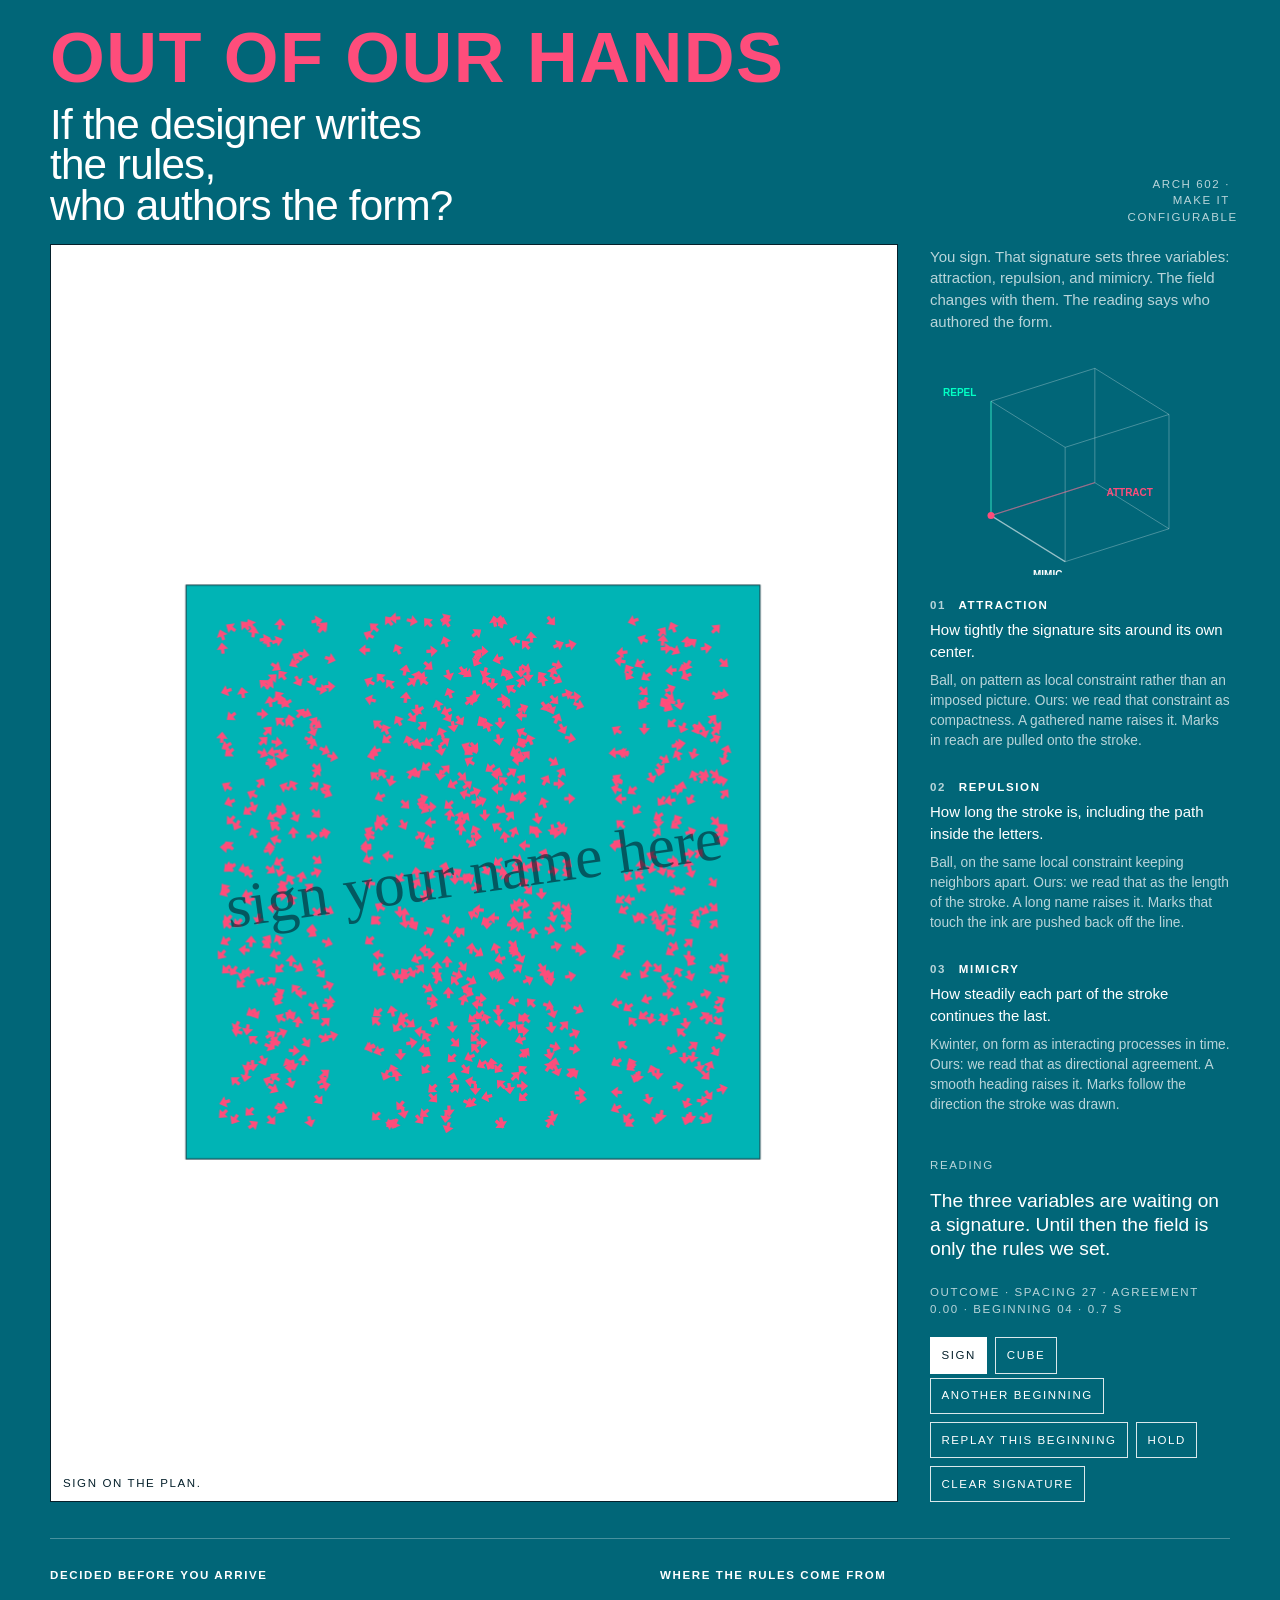
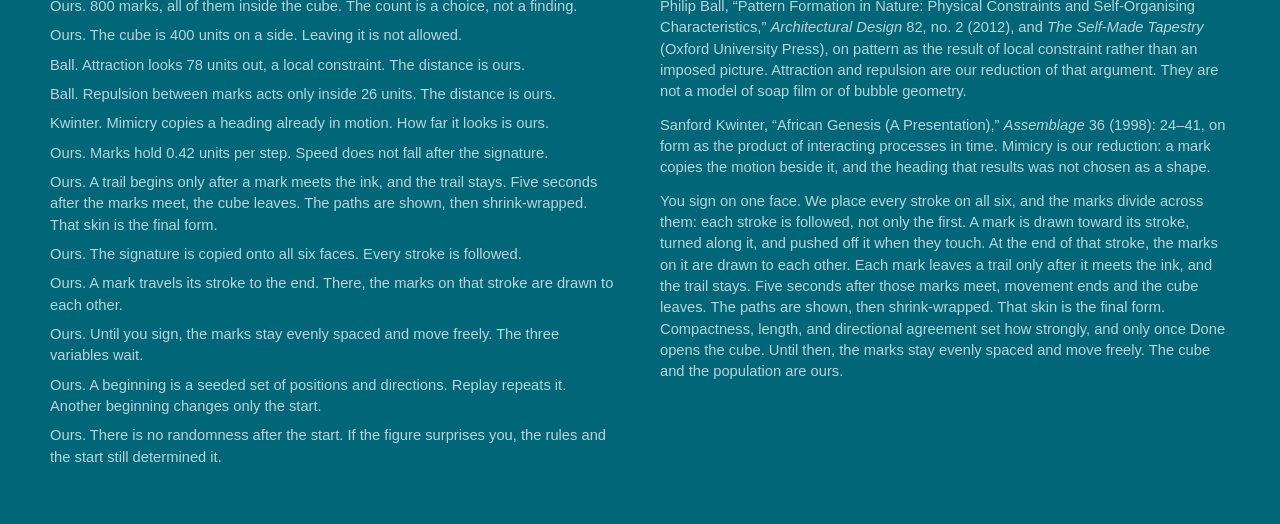
==== index.html @ 879ea652 "Name the source of each rule, and place the signature prompt in the middle of the plan. Attraction, " ====
<!doctype html>
<html lang="en">
<head>
  <meta charset="utf-8">
  <meta name="viewport" content="width=device-width, initial-scale=1">
  <title>Out of Our Hands</title>
  <link rel="stylesheet" href="style.css">
</head>
<body>
  <header>
    <div>
      <p class="eyebrow">Out of Our Hands</p>
      <h1>If the designer writes the rules,<br>who authors the form?</h1>
    </div>
    <p class="course">ARCH 602 · Make it configurable</p>
  </header>

  <main>
    <section class="field" aria-labelledby="field-label">
      <h2 id="field-label" class="visually-hidden">Evolving field</h2>
      <canvas id="field" aria-hidden="true"></canvas>
      <canvas id="sign" aria-label="Plan. Sign on the square. The name is copied onto all six faces."></canvas>
      <p id="sign-hint" class="sign-hint">sign your name here</p>
      <button id="sign-done" class="sign-done hidden" type="button">Done</button>
      <p class="frame-note">Sign on the plan.</p>
    </section>

    <aside>
      <p class="deck">You sign. That signature sets three variables: attraction, repulsion, and mimicry. The field changes with them. The reading says who authored the form.</p>

      <figure class="rule-cube">
        <canvas id="rule-cube" aria-hidden="true"></canvas>
        <figcaption id="rule-caption" class="visually-hidden"></figcaption>
      </figure>

      <section>
        <h2><span>01</span> Attraction</h2>
        <p>How tightly the signature sits around its own center.</p>
        <p class="source">Ball, on pattern as local constraint rather than an imposed picture. Ours: we read that constraint as compactness. A gathered name raises it. Marks in reach are pulled onto the stroke.</p>
      </section>

      <section>
        <h2><span>02</span> Repulsion</h2>
        <p>How long the stroke is, including the path inside the letters.</p>
        <p class="source">Ball, on the same local constraint keeping neighbors apart. Ours: we read that as the length of the stroke. A long name raises it. Marks that touch the ink are pushed back off the line.</p>
      </section>

      <section>
        <h2><span>03</span> Mimicry</h2>
        <p>How steadily each part of the stroke continues the last.</p>
        <p class="source">Kwinter, on form as interacting processes in time. Ours: we read that as directional agreement. A smooth heading raises it. Marks follow the direction the stroke was drawn.</p>
      </section>

      <p class="outcome-label">Reading</p>
      <p id="reading" class="reading" role="status"></p>
      <p id="measure" class="measure"></p>

      <div class="actions modes">
        <button id="mode-sign" type="button" aria-pressed="true">Sign</button>
        <button id="mode-turn" type="button" aria-pressed="false">Cube</button>
      </div>
      <div class="actions">
        <button id="another" type="button">Another beginning</button>
        <button id="replay" type="button">Replay this beginning</button>
        <button id="hold" type="button" aria-pressed="false">Hold</button>
        <button id="clear-sign" type="button">Clear signature</button>
      </div>
    </aside>
  </main>

  <footer>
    <section>
      <h2>Decided before you arrive</h2>
      <ul id="fixed"></ul>
    </section>
    <section>
      <h2>Where the rules come from</h2>
      <p>Philip Ball, “Pattern Formation in Nature: Physical Constraints and Self-Organising Characteristics,” <cite>Architectural Design</cite> 82, no. 2 (2012), and <cite>The Self-Made Tapestry</cite> (Oxford University Press), on pattern as the result of local constraint rather than an imposed picture. Attraction and repulsion are our reduction of that argument. They are not a model of soap film or of bubble geometry.</p>
      <p>Sanford Kwinter, “African Genesis (A Presentation),” <cite>Assemblage</cite> 36 (1998): 24–41, on form as the product of interacting processes in time. Mimicry is our reduction: a mark copies the motion beside it, and the heading that results was not chosen as a shape.</p>
      <p>You sign on one face. We place every stroke on all six, and the marks divide across them: each stroke is followed, not only the first. A mark is drawn toward its stroke, turned along it, and pushed off it when they touch. At the end of that stroke, the marks on it are drawn to each other. Each mark leaves a trail only after it meets the ink, and the trail stays. Five seconds after those marks meet, movement ends and the cube leaves. The paths are shown, then shrink-wrapped. That skin is the final form. Compactness, length, and directional agreement set how strongly, and only once Done opens the cube. Until then, the marks stay evenly spaced and move freely. The cube and the population are ours.</p>
    </section>
  </footer>

  <script src="model.js"></script>
  <script src="app.js"></script>
</body>
</html>
---- style.css ----
@font-face {
  font-family: "Neutraface Title";
  src: url("fonts/NeutrafaceText-Bold.otf") format("opentype");
  font-weight: 700;
  font-style: normal;
  font-display: block;
}

:root {
  --ground: #016678;
  --panel: #00b4b5;
  --ink: #05202b;
  --type: #ffffff;
  --muted: rgba(255, 255, 255, 0.72);
  --line: rgba(255, 255, 255, 0.28);
  --attract: #fe4d7b;
  --repel: #02ffc4;
  --mimic: #ffffff;
  --sans: "Avenir Next", "Avenir", "Segoe UI", Helvetica, Arial, sans-serif;
}

* { box-sizing: border-box; }

html, body { margin: 0; }

body {
  min-height: 100vh;
  background: var(--ground);
  color: var(--type);
  font-family: var(--sans);
  font-size: 15px;
  line-height: 1.45;
}

::selection {
  background: var(--attract);
  color: var(--ink);
}

button, input { font: inherit; color: inherit; }

.visually-hidden {
  position: absolute;
  width: 1px;
  height: 1px;
  padding: 0;
  margin: -1px;
  overflow: hidden;
  clip: rect(0, 0, 0, 0);
  white-space: nowrap;
  border: 0;
}

header, main, footer {
  width: min(1180px, calc(100% - 48px));
  margin-inline: auto;
}

header {
  display: flex;
  justify-content: space-between;
  align-items: flex-end;
  gap: 32px;
  padding: 26px 0 18px;
}

.course, h2, .actions button, .measure, .frame-note {
  font-size: 0.72rem;
  letter-spacing: 0.14em;
  text-transform: uppercase;
}

.eyebrow {
  margin: 0 0 16px;
  color: var(--attract);
  font-family: "Neutraface Title", "Neutraface Text", "Avenir Next", "Avenir", sans-serif;
  font-size: clamp(2.6rem, 6vw, 4.4rem);
  font-weight: 700;
  font-synthesis: none;
  letter-spacing: 0.02em;
  line-height: 0.9;
  text-transform: uppercase;
}

h1 {
  margin: 0;
  max-width: 18ch;
  font-family: var(--sans);
  font-weight: 500;
  font-size: clamp(1.85rem, 3.3vw, 2.85rem);
  letter-spacing: -0.02em;
  line-height: 0.95;
}

.course {
  margin: 0;
  max-width: 16ch;
  text-align: right;
  color: var(--muted);
}

main {
  display: grid;
  grid-template-columns: minmax(0, 1fr) 300px;
  gap: 32px;
  align-items: stretch;
  min-height: calc(100vh - 168px);
}

.field {
  position: relative;
  min-height: calc(100vh - 168px);
  border: 1px solid var(--ink);
  background: #ffffff;
  color: var(--ink);
}

canvas {
  position: absolute;
  inset: 0;
  width: 100%;
  height: 100%;
  display: block;
}

#sign {
  z-index: 1;
  touch-action: none;
}

.field.signing #sign { cursor: crosshair; }
.field.turning #sign { cursor: grab; }
.field.turning.dragging #sign { cursor: grabbing; }

.sign-hint {
  position: absolute;
  left: 0;
  right: 0;
  top: 50%;
  z-index: 2;
  margin: 0;
  text-align: center;
  pointer-events: none;
  transform: translateY(-50%) rotate(-8deg);
  transform-origin: center center;
  font-family: "Snell Roundhand", "Segoe Script", "Apple Chancery", "Brush Script MT", cursive;
  font-size: clamp(2.6rem, 4.8vw, 4rem);
  font-weight: 400;
  line-height: 1;
  color: rgba(5, 32, 43, 0.62);
}

.field.settled .sign-hint { visibility: hidden; }

.sign-hint.hidden { visibility: hidden; }

.sign-done {
  position: absolute;
  z-index: 3;
  right: 18px;
  bottom: 18px;
  margin: 0;
  padding: 0.9rem 1.4rem;
  border: 1.5px solid var(--ink);
  background: var(--type);
  color: var(--ink);
  font-family: var(--sans);
  font-size: 1rem;
  letter-spacing: 0.16em;
  text-transform: uppercase;
  cursor: pointer;
}

.sign-done:hover,
.sign-done:focus-visible {
  background: var(--attract);
  border-color: var(--attract);
  color: var(--type);
}

.sign-done.hidden { display: none; }

.frame-note {
  position: absolute;
  left: 12px;
  bottom: 10px;
  z-index: 2;
  margin: 0;
  color: var(--ink);
  pointer-events: none;
}

aside {
  display: flex;
  flex-direction: column;
  gap: 4px;
  padding-top: 2px;
}

.deck {
  margin: 0 0 18px;
  color: var(--muted);
}

aside section { margin-bottom: 16px; }

h2 {
  margin: 0 0 6px;
  font-weight: 600;
}

h2 span {
  display: inline-block;
  margin-right: 8px;
  color: var(--muted);
}

aside section p { margin: 0 0 8px; }

.rule-cube {
  margin: 0 0 18px;
  pointer-events: none;
}

.rule-cube canvas {
  position: static;
  display: block;
  width: 100%;
  height: 220px;
  inset: auto;
}

.source {
  margin-top: 8px !important;
  color: var(--muted);
  font-size: 0.86rem;
}

.outcome-label {
  margin: 14px 0 4px;
  color: var(--muted);
  font-size: 0.72rem;
  letter-spacing: 0.14em;
  text-transform: uppercase;
}

.reading {
  margin: 8px 0 6px;
  min-height: 4.4em;
  font-family: var(--sans);
  font-size: 1.2rem;
  line-height: 1.25;
}

.measure {
  margin: 0 0 16px;
  color: var(--muted);
}

.actions {
  display: flex;
  flex-wrap: wrap;
  gap: 8px;
}

.actions button {
  padding: 0.55rem 0.65rem;
  border: 1px solid rgba(255, 255, 255, 0.85);
  background: transparent;
  color: var(--type);
  cursor: pointer;
}

.actions button:hover,
.actions button[aria-pressed="true"] {
  background: var(--type);
  color: var(--ink);
}

.actions button:focus-visible {
  outline: 1px solid var(--type);
  outline-offset: 3px;
}

footer {
  display: grid;
  grid-template-columns: 1fr 1fr;
  gap: 40px;
  margin-top: 36px;
  padding: 28px 0 48px;
  border-top: 1px solid var(--line);
}

footer h2 { margin-bottom: 12px; }

footer p, footer li {
  margin: 0 0 12px;
  color: var(--muted);
  font-size: 0.92rem;
}

footer ul {
  margin: 0;
  padding: 0;
  list-style: none;
}

footer li {
  padding-left: 0;
  margin-bottom: 8px;
}

cite { font-style: italic; }

@media (max-width: 860px) {
  header, main, footer { width: min(1180px, calc(100% - 32px)); }

  header {
    flex-direction: column;
    align-items: flex-start;
    gap: 14px;
  }

  .course { text-align: left; }

  main, footer { grid-template-columns: 1fr; }

  main, .field { min-height: 68vh; }

  h1 { font-size: clamp(1.85rem, 9vw, 2.7rem); }
}
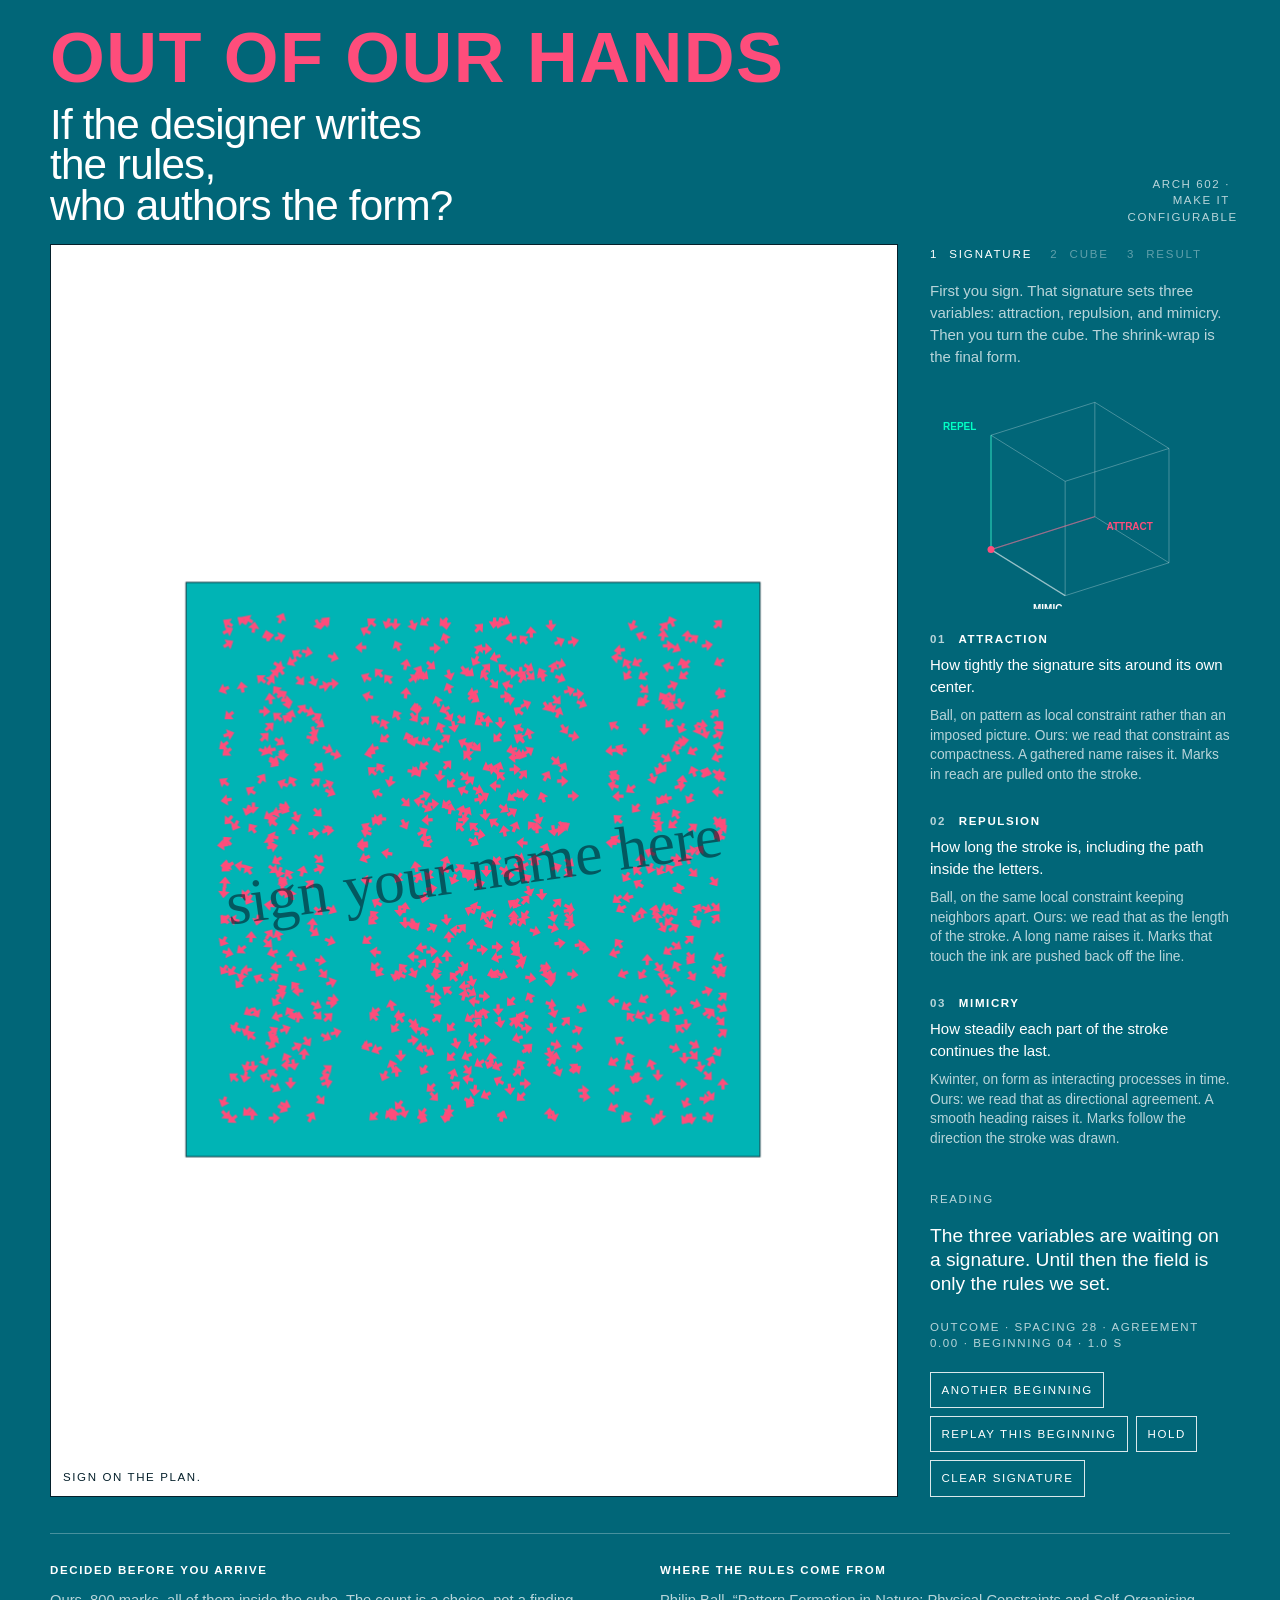
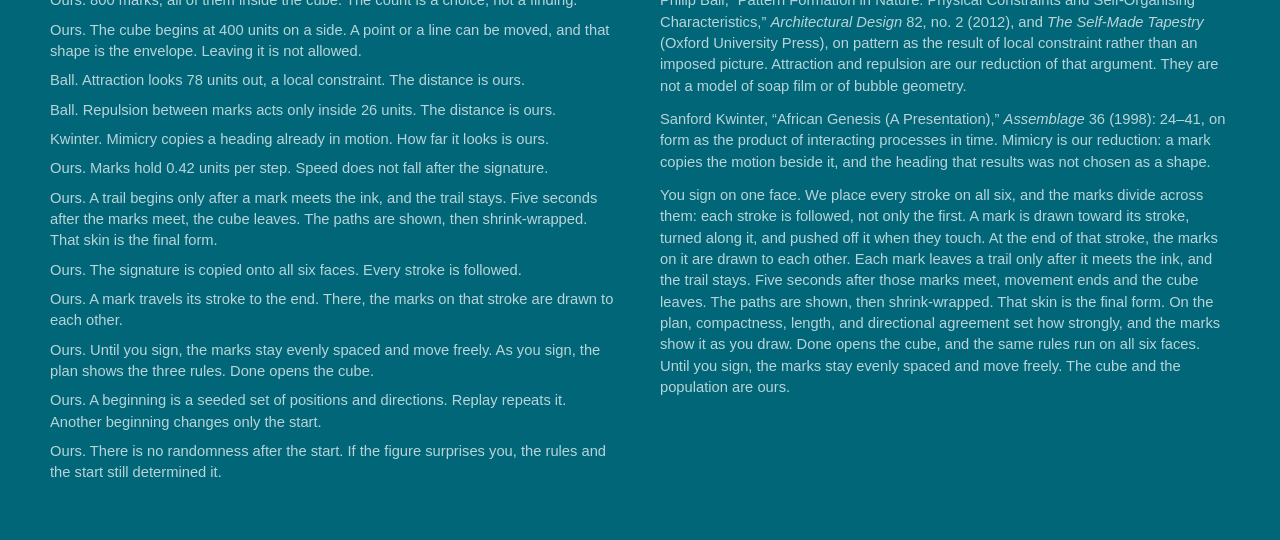
==== commit 47d7e72a: "Step from a live signature to the cube, then a skin that stays fixed while the marks keep moving, an" ====
--- a/index.html
+++ b/index.html
@@ -26,7 +26,12 @@
     </section>
 
     <aside>
-      <p class="deck">You sign. That signature sets three variables: attraction, repulsion, and mimicry. The field changes with them. The reading says who authored the form.</p>
+      <ol class="steps" aria-label="Steps">
+        <li id="step-sign" aria-current="step"><span>1</span> Signature</li>
+        <li id="step-cube"><span>2</span> Cube</li>
+        <li id="step-result"><span>3</span> Result</li>
+      </ol>
+      <p class="deck">First you sign. That signature sets three variables: attraction, repulsion, and mimicry. Then you turn the cube. The shrink-wrap is the final form.</p>
 
       <figure class="rule-cube">
         <canvas id="rule-cube" aria-hidden="true"></canvas>
@@ -55,10 +60,6 @@
       <p id="reading" class="reading" role="status"></p>
       <p id="measure" class="measure"></p>
 
-      <div class="actions modes">
-        <button id="mode-sign" type="button" aria-pressed="true">Sign</button>
-        <button id="mode-turn" type="button" aria-pressed="false">Cube</button>
-      </div>
       <div class="actions">
         <button id="another" type="button">Another beginning</button>
         <button id="replay" type="button">Replay this beginning</button>
@@ -77,7 +78,7 @@
       <h2>Where the rules come from</h2>
       <p>Philip Ball, “Pattern Formation in Nature: Physical Constraints and Self-Organising Characteristics,” <cite>Architectural Design</cite> 82, no. 2 (2012), and <cite>The Self-Made Tapestry</cite> (Oxford University Press), on pattern as the result of local constraint rather than an imposed picture. Attraction and repulsion are our reduction of that argument. They are not a model of soap film or of bubble geometry.</p>
       <p>Sanford Kwinter, “African Genesis (A Presentation),” <cite>Assemblage</cite> 36 (1998): 24–41, on form as the product of interacting processes in time. Mimicry is our reduction: a mark copies the motion beside it, and the heading that results was not chosen as a shape.</p>
-      <p>You sign on one face. We place every stroke on all six, and the marks divide across them: each stroke is followed, not only the first. A mark is drawn toward its stroke, turned along it, and pushed off it when they touch. At the end of that stroke, the marks on it are drawn to each other. Each mark leaves a trail only after it meets the ink, and the trail stays. Five seconds after those marks meet, movement ends and the cube leaves. The paths are shown, then shrink-wrapped. That skin is the final form. Compactness, length, and directional agreement set how strongly, and only once Done opens the cube. Until then, the marks stay evenly spaced and move freely. The cube and the population are ours.</p>
+      <p>You sign on one face. We place every stroke on all six, and the marks divide across them: each stroke is followed, not only the first. A mark is drawn toward its stroke, turned along it, and pushed off it when they touch. At the end of that stroke, the marks on it are drawn to each other. Each mark leaves a trail only after it meets the ink, and the trail stays. Five seconds after those marks meet, movement ends and the cube leaves. The paths are shown, then shrink-wrapped. That skin is the final form. On the plan, compactness, length, and directional agreement set how strongly, and the marks show it as you draw. Done opens the cube, and the same rules run on all six faces. Until you sign, the marks stay evenly spaced and move freely. The cube and the population are ours.</p>
     </section>
   </footer>
 
--- a/style.css
+++ b/style.css
@@ -128,9 +128,11 @@
   touch-action: none;
 }
 
-.field.signing #sign { cursor: crosshair; }
-.field.turning #sign { cursor: grab; }
-.field.turning.dragging #sign { cursor: grabbing; }
+.field.signing #sign {
+  cursor: url("[data-uri]") 3 30, crosshair;
+}
+.field.turning #sign,
+.field.turning.dragging #sign { cursor: default; }
 
 .sign-hint {
   position: absolute;
@@ -157,25 +159,32 @@
 .sign-done {
   position: absolute;
   z-index: 3;
-  right: 18px;
-  bottom: 18px;
-  margin: 0;
-  padding: 0.9rem 1.4rem;
-  border: 1.5px solid var(--ink);
-  background: var(--type);
-  color: var(--ink);
+  left: 0;
+  top: 0;
+  margin: 0;
+  padding: 0.15rem 0.05rem;
+  border: 0;
+  background: transparent;
+  color: rgba(255, 255, 255, 0.72);
   font-family: var(--sans);
-  font-size: 1rem;
-  letter-spacing: 0.16em;
-  text-transform: uppercase;
+  font-size: 0.68rem;
+  letter-spacing: 0.22em;
+  text-transform: lowercase;
   cursor: pointer;
+  opacity: 0;
+  pointer-events: none;
+  transition: opacity 0.7s ease;
+}
+
+.sign-done.ready {
+  opacity: 1;
+  pointer-events: auto;
 }
 
 .sign-done:hover,
 .sign-done:focus-visible {
-  background: var(--attract);
-  border-color: var(--attract);
-  color: var(--type);
+  color: #ffffff;
+  background: transparent;
 }
 
 .sign-done.hidden { display: none; }
@@ -196,6 +205,28 @@
   gap: 4px;
   padding-top: 2px;
 }
+
+.steps {
+  display: flex;
+  flex-wrap: wrap;
+  gap: 8px 18px;
+  margin: 0 0 14px;
+  padding: 0;
+  list-style: none;
+}
+
+.steps li {
+  color: rgba(255, 255, 255, 0.38);
+  font-size: 0.72rem;
+  letter-spacing: 0.16em;
+  text-transform: uppercase;
+}
+
+.steps li span { margin-right: 6px; }
+
+.steps li.done { color: rgba(255, 255, 255, 0.62); }
+
+.steps li.now { color: var(--type); }
 
 .deck {
   margin: 0 0 18px;
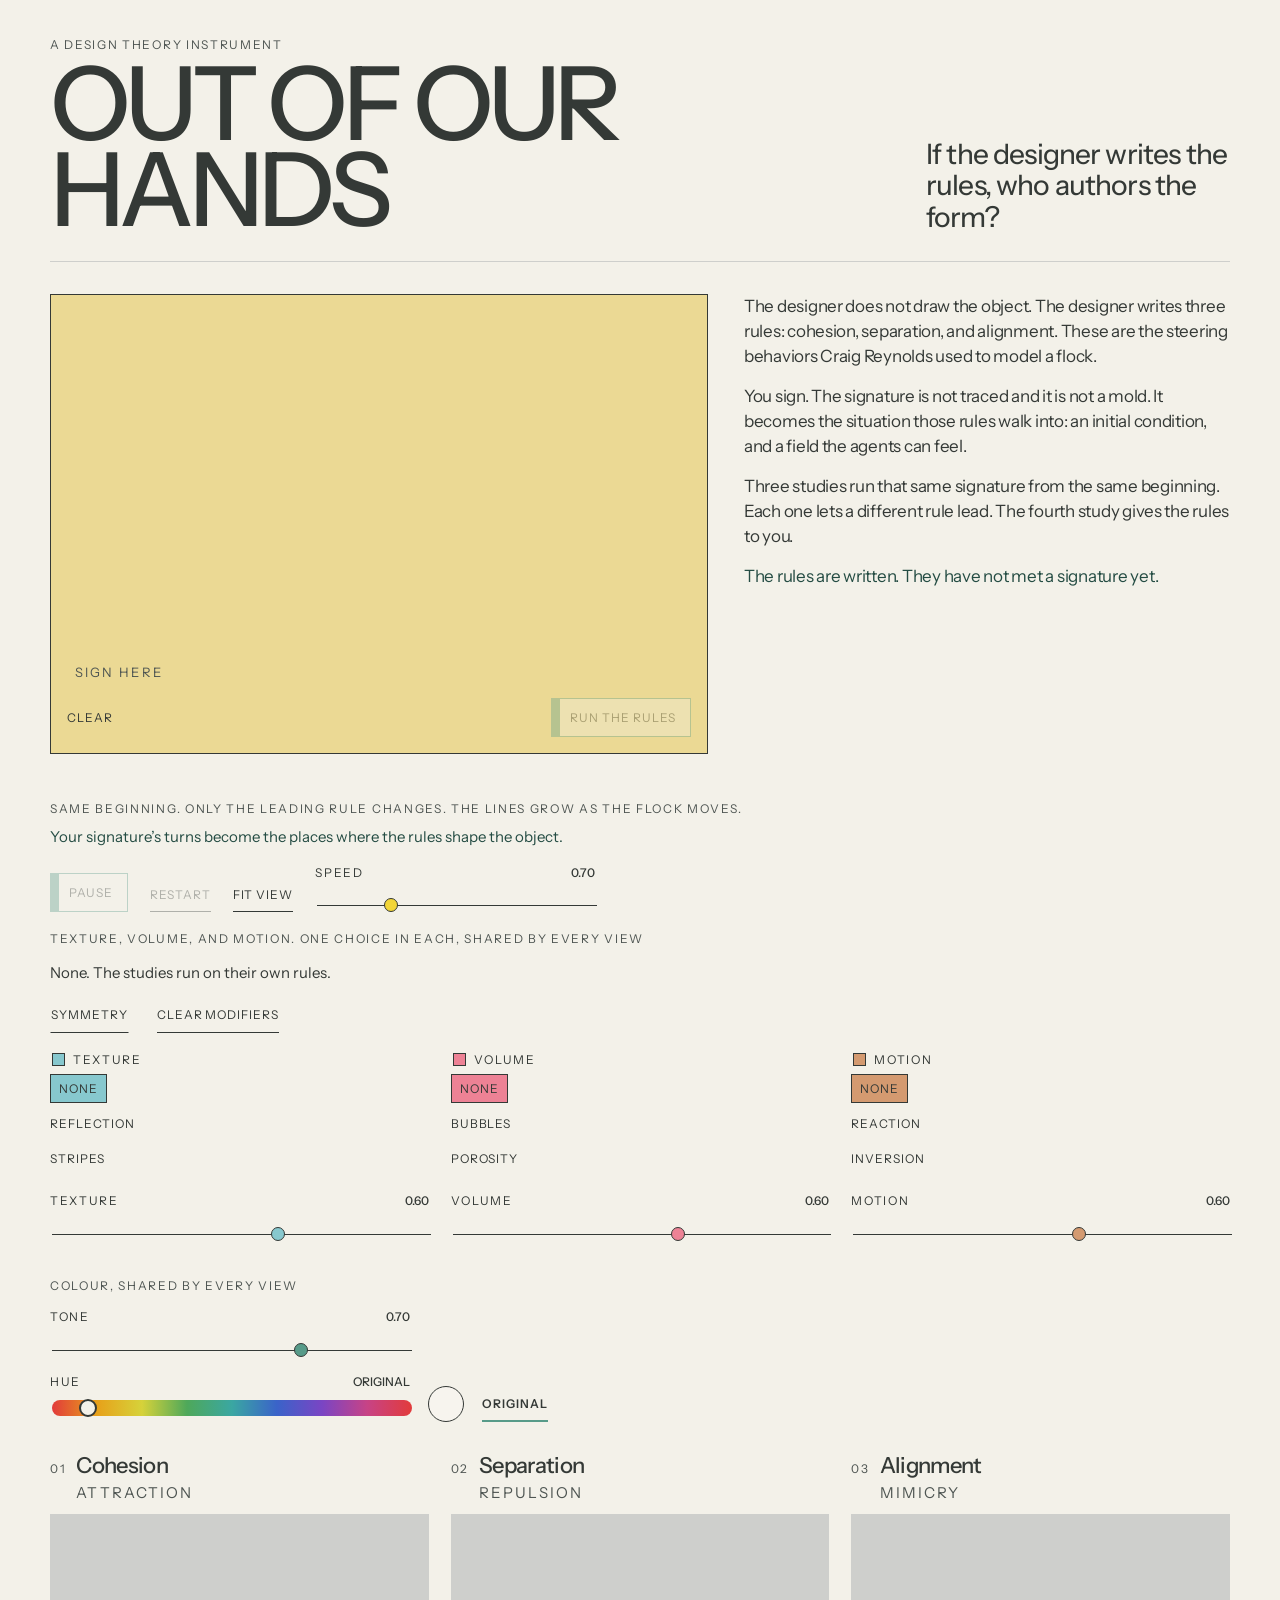
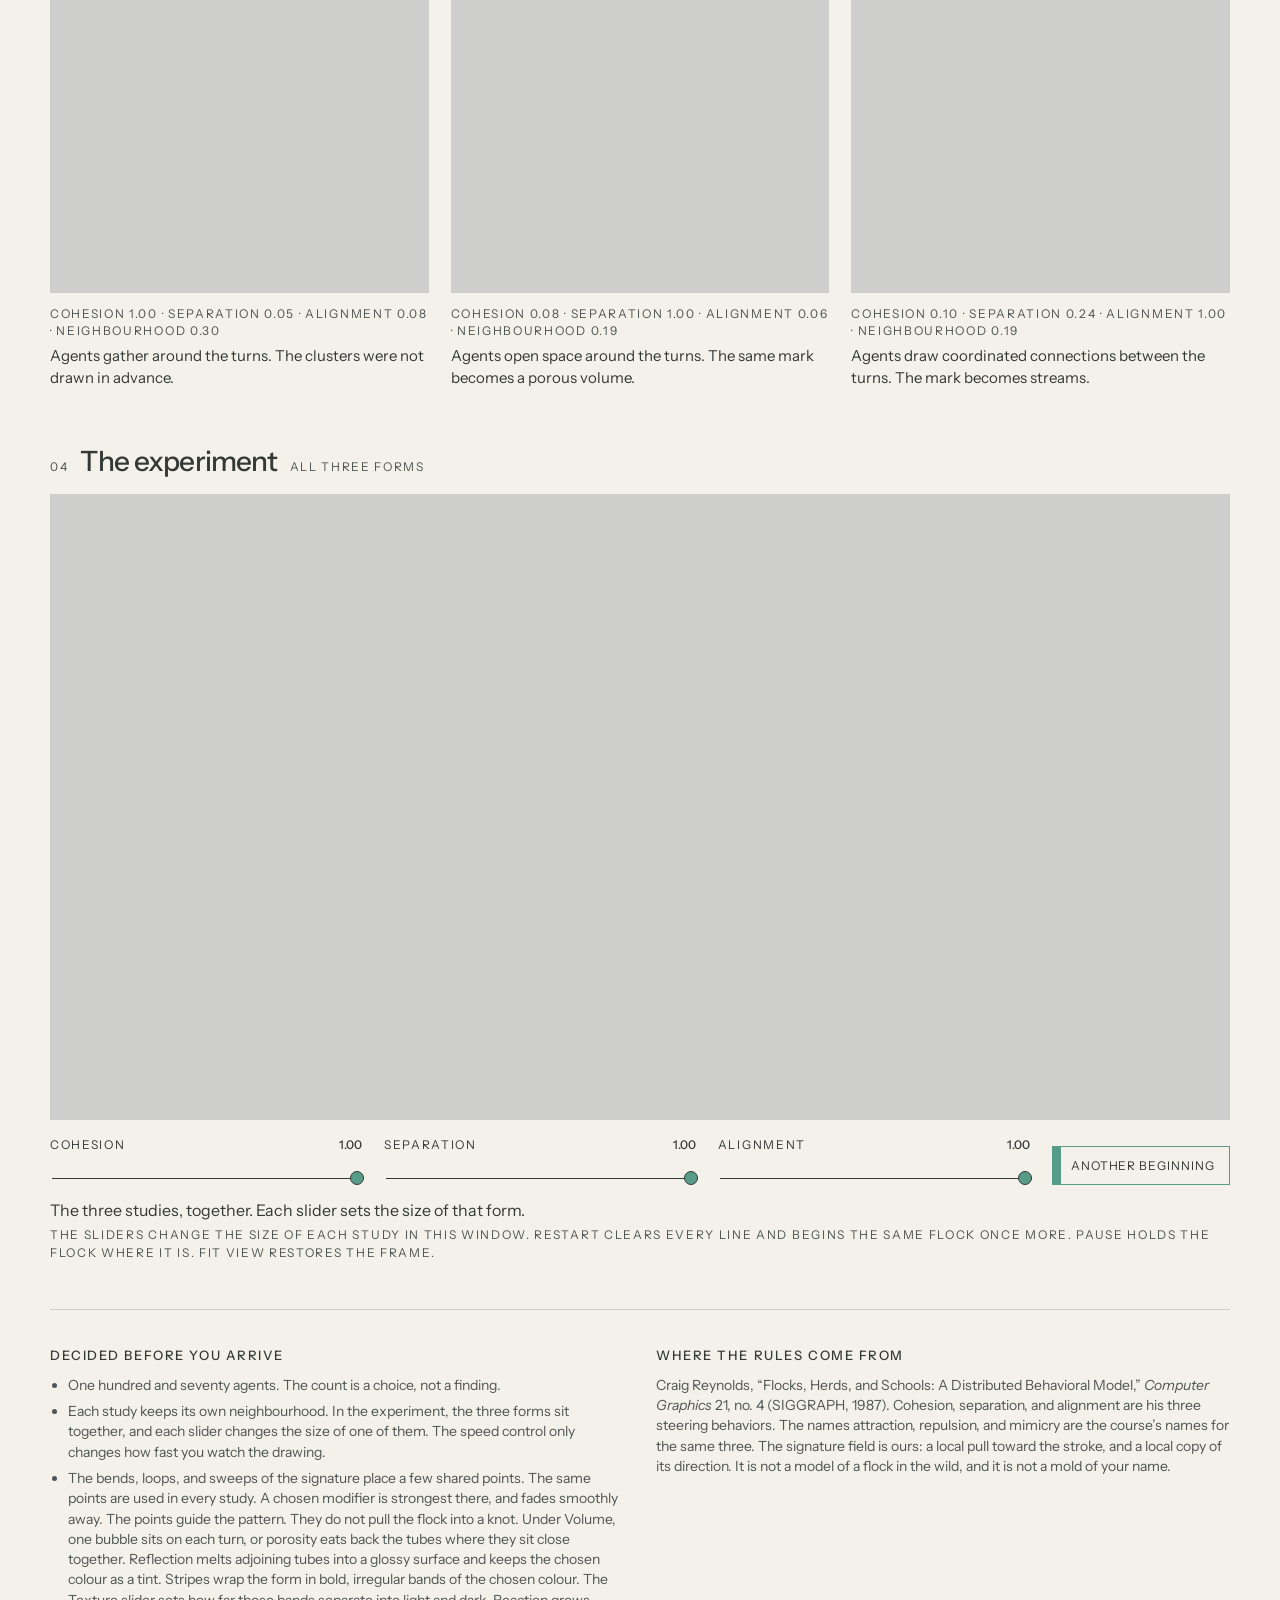
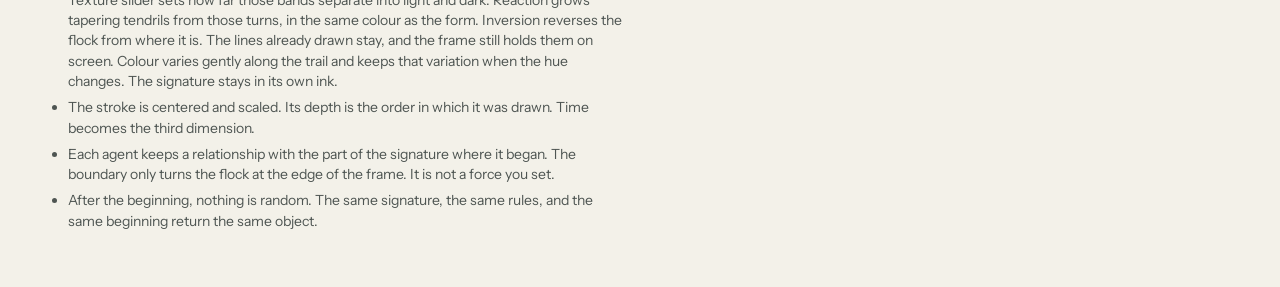
==== commit de6ae222: "Replace the cube field with the flock studies, so a signature sets the situation and texture, volume" ====
--- a/index.html
+++ b/index.html
@@ -4,85 +4,206 @@
   <meta charset="utf-8">
   <meta name="viewport" content="width=device-width, initial-scale=1">
   <title>Out of Our Hands</title>
-  <link rel="stylesheet" href="style.css">
+  <link rel="preconnect" href="https://fonts.googleapis.com">
+  <link rel="preconnect" href="https://fonts.gstatic.com" crossorigin>
+  <link href="https://fonts.googleapis.com/css2?family=Instrument+Sans:ital,wght@0,400;0,500;0,600;1,400&display=swap" rel="stylesheet">
+  <link rel="stylesheet" href="style.css?v=turns44">
 </head>
 <body>
   <header>
     <div>
-      <p class="eyebrow">Out of Our Hands</p>
-      <h1>If the designer writes the rules,<br>who authors the form?</h1>
-    </div>
-    <p class="course">ARCH 602 · Make it configurable</p>
+      <p class="kicker">A design theory instrument</p>
+      <h1>Out of our hands</h1>
+    </div>
+    <p class="question">If the designer writes the rules, who authors the form?</p>
   </header>
 
-  <main>
-    <section class="field" aria-labelledby="field-label">
-      <h2 id="field-label" class="visually-hidden">Evolving field</h2>
-      <canvas id="field" aria-hidden="true"></canvas>
-      <canvas id="sign" aria-label="Plan. Sign on the square. The name is copied onto all six faces."></canvas>
-      <p id="sign-hint" class="sign-hint">sign your name here</p>
-      <button id="sign-done" class="sign-done hidden" type="button">Done</button>
-      <p class="frame-note">Sign on the plan.</p>
-    </section>
-
-    <aside>
-      <ol class="steps" aria-label="Steps">
-        <li id="step-sign" aria-current="step"><span>1</span> Signature</li>
-        <li id="step-cube"><span>2</span> Cube</li>
-        <li id="step-result"><span>3</span> Result</li>
-      </ol>
-      <p class="deck">First you sign. That signature sets three variables: attraction, repulsion, and mimicry. Then you turn the cube. The shrink-wrap is the final form.</p>
-
-      <figure class="rule-cube">
-        <canvas id="rule-cube" aria-hidden="true"></canvas>
-        <figcaption id="rule-caption" class="visually-hidden"></figcaption>
-      </figure>
-
-      <section>
-        <h2><span>01</span> Attraction</h2>
-        <p>How tightly the signature sits around its own center.</p>
-        <p class="source">Ball, on pattern as local constraint rather than an imposed picture. Ours: we read that constraint as compactness. A gathered name raises it. Marks in reach are pulled onto the stroke.</p>
-      </section>
-
-      <section>
-        <h2><span>02</span> Repulsion</h2>
-        <p>How long the stroke is, including the path inside the letters.</p>
-        <p class="source">Ball, on the same local constraint keeping neighbors apart. Ours: we read that as the length of the stroke. A long name raises it. Marks that touch the ink are pushed back off the line.</p>
-      </section>
-
-      <section>
-        <h2><span>03</span> Mimicry</h2>
-        <p>How steadily each part of the stroke continues the last.</p>
-        <p class="source">Kwinter, on form as interacting processes in time. Ours: we read that as directional agreement. A smooth heading raises it. Marks follow the direction the stroke was drawn.</p>
-      </section>
-
-      <p class="outcome-label">Reading</p>
-      <p id="reading" class="reading" role="status"></p>
-      <p id="measure" class="measure"></p>
-
-      <div class="actions">
-        <button id="another" type="button">Another beginning</button>
-        <button id="replay" type="button">Replay this beginning</button>
-        <button id="hold" type="button" aria-pressed="false">Hold</button>
-        <button id="clear-sign" type="button">Clear signature</button>
-      </div>
-    </aside>
-  </main>
+  <section class="intro" aria-labelledby="argument-title">
+    <div class="plate">
+      <canvas id="sign" aria-label="Draw a signature. The mark becomes the situation the rules act on."></canvas>
+      <p id="sign-hint" class="hint">Sign here</p>
+      <div class="plate-actions">
+        <button id="clear" type="button">Clear</button>
+        <button id="commit" type="button" disabled>Run the rules</button>
+      </div>
+    </div>
+    <div class="argument">
+      <h2 id="argument-title" class="visually-hidden">The argument</h2>
+      <p>The designer does not draw the object. The designer writes three rules: cohesion, separation, and alignment. These are the steering behaviors Craig Reynolds used to model a flock.</p>
+      <p>You sign. The signature is not traced and it is not a mold. It becomes the situation those rules walk into: an initial condition, and a field the agents can feel.</p>
+      <p>Three studies run that same signature from the same beginning. Each one lets a different rule lead. The fourth study gives the rules to you.</p>
+      <p id="status" class="status">The rules are written. They have not met a signature yet.</p>
+    </div>
+  </section>
+
+  <section id="studies" class="studies" aria-label="Three interpretations">
+    <p class="section-label">Same beginning. Only the leading rule changes. The lines grow as the flock moves.</p>
+    <p class="turn-note">Your signature’s turns become the places where the rules shape the object.</p>
+    <div class="transport">
+      <button id="pause" type="button" aria-pressed="false" disabled>Pause</button>
+      <button id="restart" type="button" disabled>Restart</button>
+      <button id="fit" type="button">Fit view</button>
+      <label class="speed">
+        <span>Speed <b id="speed-val">0.70</b></span>
+        <input id="speed" type="range" min="0.2" max="2.2" step="0.05" value="0.7">
+      </label>
+    </div>
+    <div class="modifiers">
+      <div class="modifier-head">
+        <div>
+          <p class="section-label">Texture, volume, and motion. One choice in each, shared by every view</p>
+          <p id="modifier-note" class="modifier-note">None. The studies run on their own rules.</p>
+          <div class="modifier-tools">
+            <button id="symmetry" type="button" aria-pressed="false">Symmetry</button>
+            <button id="clear-modifiers" type="button">Clear modifiers</button>
+          </div>
+        </div>
+      </div>
+      <div class="modifier-groups">
+        <fieldset class="category category-texture" role="radiogroup" aria-label="Texture">
+          <legend>Texture</legend>
+          <button type="button" data-category="texture" data-modifier="none" role="radio" aria-checked="true">None</button>
+          <button type="button" data-category="texture" data-modifier="reflection" role="radio" aria-checked="false">Reflection</button>
+          <button type="button" data-category="texture" data-modifier="stripes" role="radio" aria-checked="false">Stripes</button>
+          <label class="speed">
+            <span>Texture <b id="texture-val">0.60</b></span>
+            <input id="texture-strength" data-strength="texture" type="range" min="0" max="1" step="0.01" value="0.6" aria-label="Texture strength">
+          </label>
+        </fieldset>
+        <fieldset class="category category-volume" role="radiogroup" aria-label="Volume">
+          <legend>Volume</legend>
+          <button type="button" data-category="volume" data-modifier="none" role="radio" aria-checked="true">None</button>
+          <button type="button" data-category="volume" data-modifier="bubbles" role="radio" aria-checked="false">Bubbles</button>
+          <button type="button" data-category="volume" data-modifier="porosity" role="radio" aria-checked="false">Porosity</button>
+          <label class="speed">
+            <span>Volume <b id="volume-val">0.60</b></span>
+            <input id="volume-strength" data-strength="volume" type="range" min="0" max="1" step="0.01" value="0.6" aria-label="Volume strength">
+          </label>
+        </fieldset>
+        <fieldset class="category category-motion" role="radiogroup" aria-label="Motion">
+          <legend>Motion</legend>
+          <button type="button" data-category="motion" data-modifier="none" role="radio" aria-checked="true">None</button>
+          <button type="button" data-category="motion" data-modifier="reaction" role="radio" aria-checked="false">Reaction</button>
+          <button type="button" data-category="motion" data-modifier="inversion" role="radio" aria-checked="false">Inversion</button>
+          <label class="speed">
+            <span>Motion <b id="motion-val">0.60</b></span>
+            <input id="motion-strength" data-strength="motion" type="range" min="0" max="1" step="0.01" value="0.6" aria-label="Motion strength">
+          </label>
+        </fieldset>
+      </div>
+    </div>
+    <div class="colour">
+      <p class="section-label">Colour, shared by every view</p>
+      <label class="speed hue">
+        <span>Tone <b id="tone-val">0.70</b></span>
+        <input id="tone" type="range" min="0" max="1" step="0.01" value="0.7" aria-label="Colour lightness and saturation">
+      </label>
+      <div class="colour-row">
+        <label class="speed hue">
+          <span>Hue <b id="hue-val">Original</b></span>
+          <input id="hue" type="range" min="0" max="360" step="1" value="28" aria-label="Sculpture hue" aria-valuetext="Original">
+        </label>
+        <span id="hue-swatch" class="swatch" aria-hidden="true"></span>
+        <button id="hue-original" type="button" aria-pressed="true">Original</button>
+      </div>
+    </div>
+    <div class="study-grid">
+      <article>
+        <header>
+          <p class="index">01</p>
+          <h2>Cohesion</h2>
+          <p class="also">attraction</p>
+        </header>
+        <div class="viewport">
+          <canvas id="view-cohesion" aria-label="Sculpture led by cohesion. Drag to turn."></canvas>
+        </div>
+        <p class="weights" id="weights-cohesion">Cohesion 1.00 · Separation 0.05 · Alignment 0.08 · Neighbourhood 0.30</p>
+        <p class="trail-note" id="trail-cohesion" hidden>Drawing limit reached. These agents keep moving without adding tubes.</p>
+        <p>Agents gather around the turns. The clusters were not drawn in advance.</p>
+      </article>
+      <article>
+        <header>
+          <p class="index">02</p>
+          <h2>Separation</h2>
+          <p class="also">repulsion</p>
+        </header>
+        <div class="viewport">
+          <canvas id="view-separation" aria-label="Sculpture led by separation. Drag to turn."></canvas>
+        </div>
+        <p class="weights" id="weights-separation">Cohesion 0.08 · Separation 1.00 · Alignment 0.06 · Neighbourhood 0.19</p>
+        <p class="trail-note" id="trail-separation" hidden>Drawing limit reached. These agents keep moving without adding tubes.</p>
+        <p>Agents open space around the turns. The same mark becomes a porous volume.</p>
+      </article>
+      <article>
+        <header>
+          <p class="index">03</p>
+          <h2>Alignment</h2>
+          <p class="also">mimicry</p>
+        </header>
+        <div class="viewport">
+          <canvas id="view-alignment" aria-label="Sculpture led by alignment. Drag to turn."></canvas>
+        </div>
+        <p class="weights" id="weights-alignment">Cohesion 0.10 · Separation 0.24 · Alignment 1.00 · Neighbourhood 0.19</p>
+        <p class="trail-note" id="trail-alignment" hidden>Drawing limit reached. These agents keep moving without adding tubes.</p>
+        <p>Agents draw coordinated connections between the turns. The mark becomes streams.</p>
+      </article>
+    </div>
+  </section>
+
+  <section class="experiment" aria-labelledby="experiment-title">
+    <header>
+      <p class="index">04</p>
+      <h2 id="experiment-title">The experiment</h2>
+      <p class="also">all three forms</p>
+    </header>
+    <div class="viewport experiment-view">
+      <canvas id="view-experiment" aria-label="The three studies together. Drag to turn. The sliders change the size of each form."></canvas>
+    </div>
+    <div class="controls">
+      <label>
+        <span>Cohesion <b id="cohesion-val">1.00</b></span>
+        <input id="cohesion" type="range" min="0" max="1" step="0.01" value="1" aria-label="Cohesion size">
+      </label>
+      <label>
+        <span>Separation <b id="separation-val">1.00</b></span>
+        <input id="separation" type="range" min="0" max="1" step="0.01" value="1" aria-label="Separation size">
+      </label>
+      <label>
+        <span>Alignment <b id="alignment-val">1.00</b></span>
+        <input id="alignment" type="range" min="0" max="1" step="0.01" value="1" aria-label="Alignment size">
+      </label>
+      <button id="another" type="button">Another beginning</button>
+    </div>
+    <p class="trail-note" id="trail-experiment" hidden>Drawing limit reached. These agents keep moving without adding tubes.</p>
+    <p id="experiment-note" class="note">The three studies, together. Each slider sets the size of that form.</p>
+    <p class="fine">The sliders change the size of each study in this window. Restart clears every line and begins the same flock once more. Pause holds the flock where it is. Fit view restores the frame.</p>
+  </section>
 
   <footer>
     <section>
       <h2>Decided before you arrive</h2>
-      <ul id="fixed"></ul>
+      <ul>
+        <li>One hundred and seventy agents. The count is a choice, not a finding.</li>
+        <li>Each study keeps its own neighbourhood. In the experiment, the three forms sit together, and each slider changes the size of one of them. The speed control only changes how fast you watch the drawing.</li>
+        <li>The bends, loops, and sweeps of the signature place a few shared points. The same points are used in every study. A chosen modifier is strongest there, and fades smoothly away. The points guide the pattern. They do not pull the flock into a knot. Under Volume, one bubble sits on each turn, or porosity eats back the tubes where they sit close together. Reflection melts adjoining tubes into a glossy surface and keeps the chosen colour as a tint. Stripes wrap the form in bold, irregular bands of the chosen colour. The Texture slider sets how far those bands separate into light and dark. Reaction grows tapering tendrils from those turns, in the same colour as the form. Inversion reverses the flock from where it is. The lines already drawn stay, and the frame still holds them on screen. Colour varies gently along the trail and keeps that variation when the hue changes. The signature stays in its own ink.</li>
+        <li>The stroke is centered and scaled. Its depth is the order in which it was drawn. Time becomes the third dimension.</li>
+        <li>Each agent keeps a relationship with the part of the signature where it began. The boundary only turns the flock at the edge of the frame. It is not a force you set.</li>
+        <li>After the beginning, nothing is random. The same signature, the same rules, and the same beginning return the same object.</li>
+      </ul>
     </section>
     <section>
       <h2>Where the rules come from</h2>
-      <p>Philip Ball, “Pattern Formation in Nature: Physical Constraints and Self-Organising Characteristics,” <cite>Architectural Design</cite> 82, no. 2 (2012), and <cite>The Self-Made Tapestry</cite> (Oxford University Press), on pattern as the result of local constraint rather than an imposed picture. Attraction and repulsion are our reduction of that argument. They are not a model of soap film or of bubble geometry.</p>
-      <p>Sanford Kwinter, “African Genesis (A Presentation),” <cite>Assemblage</cite> 36 (1998): 24–41, on form as the product of interacting processes in time. Mimicry is our reduction: a mark copies the motion beside it, and the heading that results was not chosen as a shape.</p>
-      <p>You sign on one face. We place every stroke on all six, and the marks divide across them: each stroke is followed, not only the first. A mark is drawn toward its stroke, turned along it, and pushed off it when they touch. At the end of that stroke, the marks on it are drawn to each other. Each mark leaves a trail only after it meets the ink, and the trail stays. Five seconds after those marks meet, movement ends and the cube leaves. The paths are shown, then shrink-wrapped. That skin is the final form. On the plan, compactness, length, and directional agreement set how strongly, and the marks show it as you draw. Done opens the cube, and the same rules run on all six faces. Until you sign, the marks stay evenly spaced and move freely. The cube and the population are ours.</p>
+      <p>Craig Reynolds, “Flocks, Herds, and Schools: A Distributed Behavioral Model,” <cite>Computer Graphics</cite> 21, no. 4 (SIGGRAPH, 1987). Cohesion, separation, and alignment are his three steering behaviors. The names attraction, repulsion, and mimicry are the course’s names for the same three. The signature field is ours: a local pull toward the stroke, and a local copy of its direction. It is not a model of a flock in the wild, and it is not a mold of your name.</p>
     </section>
   </footer>
 
-  <script src="model.js"></script>
-  <script src="app.js"></script>
+  <script type="importmap">
+    {
+      "imports": {
+        "three": "./vendor/three.module.js"
+      }
+    }
+  </script>
+  <script type="module" src="app.js?v=turns44"></script>
 </body>
 </html>
--- a/style.css
+++ b/style.css
@@ -1,43 +1,41 @@
-@font-face {
-  font-family: "Neutraface Title";
-  src: url("fonts/NeutrafaceText-Bold.otf") format("opentype");
-  font-weight: 700;
-  font-style: normal;
-  font-display: block;
-}
-
 :root {
-  --ground: #016678;
-  --panel: #00b4b5;
-  --ink: #05202b;
-  --type: #ffffff;
-  --muted: rgba(255, 255, 255, 0.72);
-  --line: rgba(255, 255, 255, 0.28);
-  --attract: #fe4d7b;
-  --repel: #02ffc4;
-  --mimic: #ffffff;
-  --sans: "Avenir Next", "Avenir", "Segoe UI", Helvetica, Arial, sans-serif;
+  /* Match palette.js. These copies keep the first paint correct. */
+  --chalk: #F3F1E9;
+  --charcoal: #343936;
+  --lagoon: #579B89;
+  --deep-forest: #244C43;
+  --sand: #EBD994;
+  --sunflower: #F2D537;
+  --sky: #87C8CE;
+  --coral: #ED8295;
+  --terracotta: #D49A70;
+  --stone: #CECFCC;
+  --paper: var(--chalk);
+  --ink: var(--charcoal);
+  --muted: #4E5552;
+  --line: var(--stone);
+  --accent: var(--deep-forest);
+  --stage: var(--stone);
+  --plate: var(--chalk);
+  --sans: "Instrument Sans", "Avenir Next", "Futura", sans-serif;
 }
 
 * { box-sizing: border-box; }
 
-html, body { margin: 0; }
+html { scroll-behavior: smooth; }
 
 body {
-  min-height: 100vh;
-  background: var(--ground);
-  color: var(--type);
+  margin: 0;
+  background: var(--paper);
+  color: var(--ink);
   font-family: var(--sans);
-  font-size: 15px;
+  font-size: 16px;
   line-height: 1.45;
-}
-
-::selection {
-  background: var(--attract);
-  color: var(--ink);
-}
-
-button, input { font: inherit; color: inherit; }
+  font-weight: 400;
+}
+
+button,
+input { font: inherit; color: inherit; }
 
 .visually-hidden {
   position: absolute;
@@ -47,316 +45,603 @@
   margin: -1px;
   overflow: hidden;
   clip: rect(0, 0, 0, 0);
-  white-space: nowrap;
   border: 0;
 }
 
-header, main, footer {
-  width: min(1180px, calc(100% - 48px));
+body > header,
+.intro,
+.studies,
+.experiment,
+footer {
+  width: min(1180px, calc(100% - 40px));
   margin-inline: auto;
 }
 
-header {
-  display: flex;
-  justify-content: space-between;
-  align-items: flex-end;
+body > header {
+  display: grid;
+  grid-template-columns: 1.4fr 0.8fr;
   gap: 32px;
-  padding: 26px 0 18px;
-}
-
-.course, h2, .actions button, .measure, .frame-note {
-  font-size: 0.72rem;
+  align-items: end;
+  padding: 36px 0 28px;
+  border-bottom: 1px solid var(--line);
+}
+
+.kicker,
+.index,
+.also,
+.weights,
+.section-label,
+.fine {
+  margin: 0;
+  color: var(--muted);
+  font-size: 12px;
   letter-spacing: 0.14em;
   text-transform: uppercase;
 }
 
-.eyebrow {
-  margin: 0 0 16px;
-  color: var(--attract);
-  font-family: "Neutraface Title", "Neutraface Text", "Avenir Next", "Avenir", sans-serif;
-  font-size: clamp(2.6rem, 6vw, 4.4rem);
-  font-weight: 700;
-  font-synthesis: none;
-  letter-spacing: 0.02em;
-  line-height: 0.9;
-  text-transform: uppercase;
-}
-
 h1 {
-  margin: 0;
-  max-width: 18ch;
-  font-family: var(--sans);
+  margin: 8px 0 0;
+  font-size: clamp(3.4rem, 8vw, 6.6rem);
   font-weight: 500;
-  font-size: clamp(1.85rem, 3.3vw, 2.85rem);
-  letter-spacing: -0.02em;
-  line-height: 0.95;
-}
-
-.course {
+  letter-spacing: -0.055em;
+  line-height: 0.84;
+  text-transform: uppercase;
+}
+
+.question {
   margin: 0;
   max-width: 16ch;
-  text-align: right;
-  color: var(--muted);
-}
-
-main {
-  display: grid;
-  grid-template-columns: minmax(0, 1fr) 300px;
-  gap: 32px;
-  align-items: stretch;
-  min-height: calc(100vh - 168px);
-}
-
-.field {
+  justify-self: end;
+  font-size: clamp(1.35rem, 2.2vw, 1.85rem);
+  font-weight: 450;
+  letter-spacing: -0.03em;
+  line-height: 1.12;
+}
+
+.intro {
+  display: grid;
+  grid-template-columns: 1.15fr 0.85fr;
+  gap: 36px;
+  padding: 32px 0 18px;
+}
+
+.plate {
   position: relative;
-  min-height: calc(100vh - 168px);
-  border: 1px solid var(--ink);
-  background: #ffffff;
-  color: var(--ink);
-}
-
-canvas {
+  min-height: 460px;
+  background: var(--sand);
+  border: 1px solid var(--charcoal);
+}
+
+#sign {
   position: absolute;
   inset: 0;
   width: 100%;
   height: 100%;
+  touch-action: none;
+  cursor: crosshair;
+}
+
+.hint {
+  position: absolute;
+  left: 24px;
+  bottom: 72px;
+  margin: 0;
+  color: var(--muted);
+  font-size: 13px;
+  letter-spacing: 0.16em;
+  text-transform: uppercase;
+  pointer-events: none;
+}
+
+.hint.hidden { display: none; }
+
+.plate-actions {
+  position: absolute;
+  left: 16px;
+  right: 16px;
+  bottom: 16px;
+  display: flex;
+  justify-content: space-between;
+  gap: 12px;
+}
+
+button {
+  background: transparent;
+  border: 0;
+  padding: 8px 0;
+  cursor: pointer;
+  letter-spacing: 0.08em;
+  text-transform: uppercase;
+  font-size: 12px;
+  color: var(--charcoal);
+}
+
+button:focus-visible,
+input:focus-visible {
+  outline: 2px solid var(--deep-forest);
+  outline-offset: 3px;
+}
+
+#commit,
+#another,
+#pause {
+  background:
+    linear-gradient(var(--lagoon), var(--lagoon)) left / 8px 100% no-repeat,
+    var(--chalk);
+  color: var(--charcoal);
+  border: 1px solid var(--lagoon);
+  padding: 10px 14px 10px 18px;
+}
+
+button:disabled {
+  opacity: 0.35;
+  cursor: default;
+}
+
+.argument p {
+  margin: 0 0 16px;
+  font-size: 17px;
+  letter-spacing: -0.015em;
+}
+
+.status {
+  color: var(--accent);
+  font-size: 15px;
+}
+
+.studies { padding: 28px 0 10px; }
+
+.section-label { margin-bottom: 14px; }
+
+.transport {
+  display: flex;
+  align-items: flex-end;
+  gap: 22px;
+  margin: 0 0 18px;
+}
+
+.transport .speed { width: min(280px, 100%); }
+
+#restart,
+#fit,
+#clear-modifiers,
+#hue-original {
+  border-bottom: 1px solid var(--charcoal);
+  padding: 8px 0;
+}
+
+#pause[aria-pressed="true"] {
+  background: var(--deep-forest);
+  color: var(--chalk);
+  border: 1px solid var(--deep-forest);
+  padding: 10px 14px;
+}
+
+.modifiers {
+  margin: 0 0 28px;
+  padding-bottom: 8px;
+}
+
+.modifier-head {
+  display: grid;
+  grid-template-columns: 1fr min(320px, 36%);
+  gap: 22px;
+  align-items: end;
+  margin-bottom: 18px;
+}
+
+.modifier-head [data-modifier] {
+  margin-top: 10px;
+}
+
+.modifier-note {
+  margin: 6px 0 0;
+  font-size: 15px;
+}
+
+.turn-note {
+  margin: -6px 0 16px;
+  max-width: 42em;
+  color: var(--deep-forest);
+  font-size: 15px;
+}
+
+.modifier-tools {
+  display: flex;
+  flex-wrap: wrap;
+  align-items: flex-end;
+  gap: 18px 28px;
+  margin-top: 14px;
+}
+
+.intensity { width: min(280px, 100%); }
+
+#symmetry {
+  border: 1px solid transparent;
+  border-bottom: 1px solid var(--charcoal);
+  padding: 8px 0;
+}
+
+#symmetry[aria-pressed="true"] {
+  background:
+    linear-gradient(var(--lagoon), var(--lagoon)) left / 8px 100% no-repeat,
+    var(--chalk);
+  border: 1px solid var(--charcoal);
+  padding: 8px 12px 8px 16px;
+  font-weight: 600;
+}
+
+.modifier-groups {
+  display: grid;
+  grid-template-columns: repeat(3, 1fr);
+  gap: 22px;
+}
+
+.modifier-groups fieldset {
+  margin: 0;
+  padding: 0;
+  border: 0;
+  min-width: 0;
+  display: flex;
+  flex-direction: column;
+  align-items: flex-start;
+  gap: 8px;
+}
+
+.category-texture { --category: var(--sky); }
+.category-volume { --category: var(--coral); }
+.category-motion { --category: var(--terracotta); }
+
+.modifier-groups .speed {
+  width: 100%;
+  margin-top: 12px;
+}
+
+#clear-modifiers,
+#hue-original {
+  letter-spacing: 0.08em;
+  text-transform: uppercase;
+  font-size: 12px;
+}
+
+#hue-original { margin-top: 12px; }
+
+#hue-original[aria-pressed="true"] {
+  border-bottom: 2px solid var(--lagoon);
+  font-weight: 600;
+}
+
+.node-panel {
+  margin: 0 0 28px;
+}
+
+.node-targets,
+.node-actions {
+  display: flex;
+  flex-wrap: wrap;
+  gap: 8px 22px;
+  margin: 0 0 10px;
+}
+
+.node-targets button,
+.node-actions button {
+  border-bottom: 1px solid transparent;
+}
+
+.node-targets [aria-checked="true"] {
+  border-bottom-color: var(--ink);
+}
+
+.node-sliders {
+  display: grid;
+  grid-template-columns: repeat(4, minmax(0, 1fr));
+  gap: 16px;
+  margin-top: 12px;
+}
+
+#restart-comparison {
+  background: var(--ink);
+  color: var(--plate);
+  border-bottom: 0;
+  padding: 10px 14px;
+  letter-spacing: 0.08em;
+  text-transform: uppercase;
+  font-size: 12px;
+}
+
+#node-warning {
+  color: var(--accent);
+}
+
+#node-warning[hidden] { display: none; }
+
+.material { margin: 0 0 28px; }
+
+.material-controls {
+  display: grid;
+  grid-template-columns: 1fr 1fr;
+  gap: 16px 28px;
+  max-width: 680px;
+}
+
+#add-node[aria-pressed="true"],
+#show-influence[aria-pressed="true"],
+#dim-trails[aria-pressed="true"],
+#node-enabled[aria-pressed="true"] {
+  border-bottom-color: var(--ink);
+}
+
+.colour {
+  margin: 0 0 28px;
+}
+
+.colour > .hue {
   display: block;
-}
-
-#sign {
-  z-index: 1;
-  touch-action: none;
-}
-
-.field.signing #sign {
-  cursor: url("[data-uri]") 3 30, crosshair;
-}
-.field.turning #sign,
-.field.turning.dragging #sign { cursor: default; }
-
-.sign-hint {
-  position: absolute;
-  left: 0;
-  right: 0;
-  top: 50%;
-  z-index: 2;
-  margin: 0;
-  text-align: center;
-  pointer-events: none;
-  transform: translateY(-50%) rotate(-8deg);
-  transform-origin: center center;
-  font-family: "Snell Roundhand", "Segoe Script", "Apple Chancery", "Brush Script MT", cursive;
-  font-size: clamp(2.6rem, 4.8vw, 4rem);
-  font-weight: 400;
-  line-height: 1;
-  color: rgba(5, 32, 43, 0.62);
-}
-
-.field.settled .sign-hint { visibility: hidden; }
-
-.sign-hint.hidden { visibility: hidden; }
-
-.sign-done {
-  position: absolute;
-  z-index: 3;
-  left: 0;
-  top: 0;
-  margin: 0;
-  padding: 0.15rem 0.05rem;
+  margin: 0 0 16px;
+}
+
+.colour-row {
+  display: flex;
+  align-items: flex-end;
+  flex-wrap: wrap;
+  gap: 18px;
+}
+
+.hue { width: min(360px, 100%); }
+
+#hue {
+  appearance: none;
+  width: 100%;
+  height: 16px;
+  border-radius: 999px;
+  background: linear-gradient(90deg, #e23b3b, #e7a11a, #d6d23a, #4ea85a, #3aa7a2, #3a63c9, #7a45c4, #c74386, #e23b3b);
+}
+
+#hue::-webkit-slider-thumb {
+  appearance: none;
+  width: 18px;
+  height: 18px;
+  border-radius: 50%;
+  background: var(--chalk);
+  border: 2px solid var(--charcoal);
+}
+
+.swatch {
+  width: 36px;
+  height: 36px;
+  border-radius: 50%;
+  border: 1px solid var(--charcoal);
+  background: var(--chalk);
+  flex: none;
+}
+
+.modifier-groups legend {
+  display: flex;
+  align-items: center;
+  gap: 8px;
+  margin-bottom: 6px;
+  color: var(--charcoal);
+  font-size: 12px;
+  letter-spacing: 0.14em;
+  text-transform: uppercase;
+}
+
+.modifier-groups legend::before {
+  content: "";
+  width: 11px;
+  height: 11px;
+  background: var(--category);
+  border: 1px solid var(--charcoal);
+  flex: none;
+}
+
+[data-modifier] {
+  border-bottom: 1px solid transparent;
+  padding: 4px 0;
+  letter-spacing: 0.08em;
+  text-transform: uppercase;
+  font-size: 12px;
+}
+
+[data-modifier] span {
+  margin-left: 8px;
+  color: var(--muted);
+  letter-spacing: 0.12em;
+}
+
+[data-modifier][aria-checked="true"] {
+  background: var(--category, var(--lagoon));
+  color: var(--charcoal);
+  border: 1px solid var(--charcoal);
+  padding: 5px 8px;
+}
+
+[data-modifier]:disabled,
+[data-modifier]:disabled[aria-checked="true"] {
+  background: transparent;
+  color: var(--muted);
+  border: 1px solid var(--stone);
+  opacity: 0.55;
+  cursor: default;
+}
+
+.study-grid {
+  display: grid;
+  grid-template-columns: repeat(3, 1fr);
+  gap: 22px;
+}
+
+article header {
+  display: grid;
+  grid-template-columns: auto 1fr;
+  grid-template-rows: auto auto;
+  column-gap: 10px;
+  width: auto;
+  margin: 0 0 10px;
+  padding: 0;
   border: 0;
-  background: transparent;
-  color: rgba(255, 255, 255, 0.72);
-  font-family: var(--sans);
-  font-size: 0.68rem;
-  letter-spacing: 0.22em;
-  text-transform: lowercase;
-  cursor: pointer;
-  opacity: 0;
-  pointer-events: none;
-  transition: opacity 0.7s ease;
-}
-
-.sign-done.ready {
-  opacity: 1;
-  pointer-events: auto;
-}
-
-.sign-done:hover,
-.sign-done:focus-visible {
-  color: #ffffff;
-  background: transparent;
-}
-
-.sign-done.hidden { display: none; }
-
-.frame-note {
-  position: absolute;
-  left: 12px;
-  bottom: 10px;
-  z-index: 2;
-  margin: 0;
-  color: var(--ink);
-  pointer-events: none;
-}
-
-aside {
-  display: flex;
-  flex-direction: column;
-  gap: 4px;
-  padding-top: 2px;
-}
-
-.steps {
-  display: flex;
-  flex-wrap: wrap;
-  gap: 8px 18px;
-  margin: 0 0 14px;
-  padding: 0;
-  list-style: none;
-}
-
-.steps li {
-  color: rgba(255, 255, 255, 0.38);
-  font-size: 0.72rem;
-  letter-spacing: 0.16em;
-  text-transform: uppercase;
-}
-
-.steps li span { margin-right: 6px; }
-
-.steps li.done { color: rgba(255, 255, 255, 0.62); }
-
-.steps li.now { color: var(--type); }
-
-.deck {
-  margin: 0 0 18px;
-  color: var(--muted);
-}
-
-aside section { margin-bottom: 16px; }
-
-h2 {
-  margin: 0 0 6px;
-  font-weight: 600;
-}
-
-h2 span {
-  display: inline-block;
-  margin-right: 8px;
-  color: var(--muted);
-}
-
-aside section p { margin: 0 0 8px; }
-
-.rule-cube {
-  margin: 0 0 18px;
-  pointer-events: none;
-}
-
-.rule-cube canvas {
-  position: static;
+  align-items: baseline;
+}
+
+article .index { grid-row: 1 / span 2; }
+
+article h2 {
+  margin: 0;
+  font-size: 22px;
+  font-weight: 500;
+  letter-spacing: -0.03em;
+}
+
+.viewport {
+  position: relative;
+  background: var(--stage);
+  aspect-ratio: 1;
+}
+
+.viewport canvas {
   display: block;
   width: 100%;
-  height: 220px;
-  inset: auto;
-}
-
-.source {
-  margin-top: 8px !important;
+  height: 100%;
+  touch-action: none;
+}
+
+.weights { margin: 12px 0 6px; }
+
+.trail-note {
+  margin: 8px 0 0;
+  color: var(--accent);
+  font-size: 12px;
+  letter-spacing: 0.08em;
+  text-transform: uppercase;
+}
+
+.trail-note[hidden] { display: none; }
+
+article p:last-child {
+  margin: 0;
+  font-size: 15px;
+}
+
+.experiment {
+  padding: 42px 0 20px;
+}
+
+.experiment > header {
+  display: flex;
+  align-items: baseline;
+  gap: 12px;
+  width: auto;
+  margin: 0 0 12px;
+  padding: 0;
+  border: 0;
+}
+
+.experiment h2 {
+  margin: 0;
+  font-size: 28px;
+  font-weight: 500;
+  letter-spacing: -0.03em;
+}
+
+.experiment-view { aspect-ratio: 16 / 8.5; }
+
+.controls {
+  display: grid;
+  grid-template-columns: 1fr 1fr 1fr auto;
+  gap: 22px;
+  align-items: end;
+  margin-top: 16px;
+}
+
+label span {
+  display: flex;
+  justify-content: space-between;
+  margin-bottom: 8px;
+  font-size: 12px;
+  letter-spacing: 0.14em;
+  text-transform: uppercase;
+}
+
+label b { font-weight: 500; letter-spacing: 0; }
+
+input[type="range"] {
+  -webkit-appearance: none;
+  appearance: none;
+  width: 100%;
+  height: 1px;
+  background: var(--ink);
+  outline: none;
+}
+
+input[type="range"]::-webkit-slider-thumb {
+  -webkit-appearance: none;
+  width: 14px;
+  height: 14px;
+  border-radius: 50%;
+  background: var(--lagoon);
+  border: 1px solid var(--charcoal);
+  cursor: pointer;
+}
+
+#speed::-webkit-slider-thumb { background: var(--sunflower); }
+#texture-strength::-webkit-slider-thumb { background: var(--sky); }
+#volume-strength::-webkit-slider-thumb { background: var(--coral); }
+#motion-strength::-webkit-slider-thumb { background: var(--terracotta); }
+
+.note {
+  margin: 14px 0 4px;
+  font-size: 16px;
+}
+
+.fine { margin-top: 0; }
+
+footer {
+  display: grid;
+  grid-template-columns: 1fr 1fr;
+  gap: 32px;
+  padding: 36px 0 56px;
+  border-top: 1px solid var(--line);
+  margin-top: 28px;
+}
+
+footer h2 {
+  margin: 0 0 10px;
+  font-size: 13px;
+  font-weight: 500;
+  letter-spacing: 0.12em;
+  text-transform: uppercase;
+}
+
+footer p,
+footer li {
+  margin: 0;
   color: var(--muted);
-  font-size: 0.86rem;
-}
-
-.outcome-label {
-  margin: 14px 0 4px;
-  color: var(--muted);
-  font-size: 0.72rem;
-  letter-spacing: 0.14em;
-  text-transform: uppercase;
-}
-
-.reading {
-  margin: 8px 0 6px;
-  min-height: 4.4em;
-  font-family: var(--sans);
-  font-size: 1.2rem;
-  line-height: 1.25;
-}
-
-.measure {
-  margin: 0 0 16px;
-  color: var(--muted);
-}
-
-.actions {
-  display: flex;
-  flex-wrap: wrap;
-  gap: 8px;
-}
-
-.actions button {
-  padding: 0.55rem 0.65rem;
-  border: 1px solid rgba(255, 255, 255, 0.85);
-  background: transparent;
-  color: var(--type);
-  cursor: pointer;
-}
-
-.actions button:hover,
-.actions button[aria-pressed="true"] {
-  background: var(--type);
-  color: var(--ink);
-}
-
-.actions button:focus-visible {
-  outline: 1px solid var(--type);
-  outline-offset: 3px;
-}
-
-footer {
-  display: grid;
-  grid-template-columns: 1fr 1fr;
-  gap: 40px;
-  margin-top: 36px;
-  padding: 28px 0 48px;
-  border-top: 1px solid var(--line);
-}
-
-footer h2 { margin-bottom: 12px; }
-
-footer p, footer li {
-  margin: 0 0 12px;
-  color: var(--muted);
-  font-size: 0.92rem;
+  font-size: 14px;
 }
 
 footer ul {
   margin: 0;
-  padding: 0;
-  list-style: none;
-}
-
-footer li {
-  padding-left: 0;
-  margin-bottom: 8px;
-}
-
-cite { font-style: italic; }
-
-@media (max-width: 860px) {
-  header, main, footer { width: min(1180px, calc(100% - 32px)); }
-
-  header {
-    flex-direction: column;
-    align-items: flex-start;
-    gap: 14px;
+  padding-left: 18px;
+}
+
+footer li + li { margin-top: 6px; }
+
+@media (max-width: 900px) {
+  body > header,
+  .intro,
+  .study-grid,
+  .modifier-groups,
+  .modifier-head,
+  .colour-row,
+  .node-sliders,
+  .material-controls,
+  .controls,
+  .transport,
+  footer {
+    grid-template-columns: 1fr;
   }
 
-  .course { text-align: left; }
-
-  main, footer { grid-template-columns: 1fr; }
-
-  main, .field { min-height: 68vh; }
-
-  h1 { font-size: clamp(1.85rem, 9vw, 2.7rem); }
-}
+  .question { justify-self: start; max-width: 22ch; }
+  .plate { min-height: 380px; }
+  .experiment-view { aspect-ratio: 4 / 5; }
+}
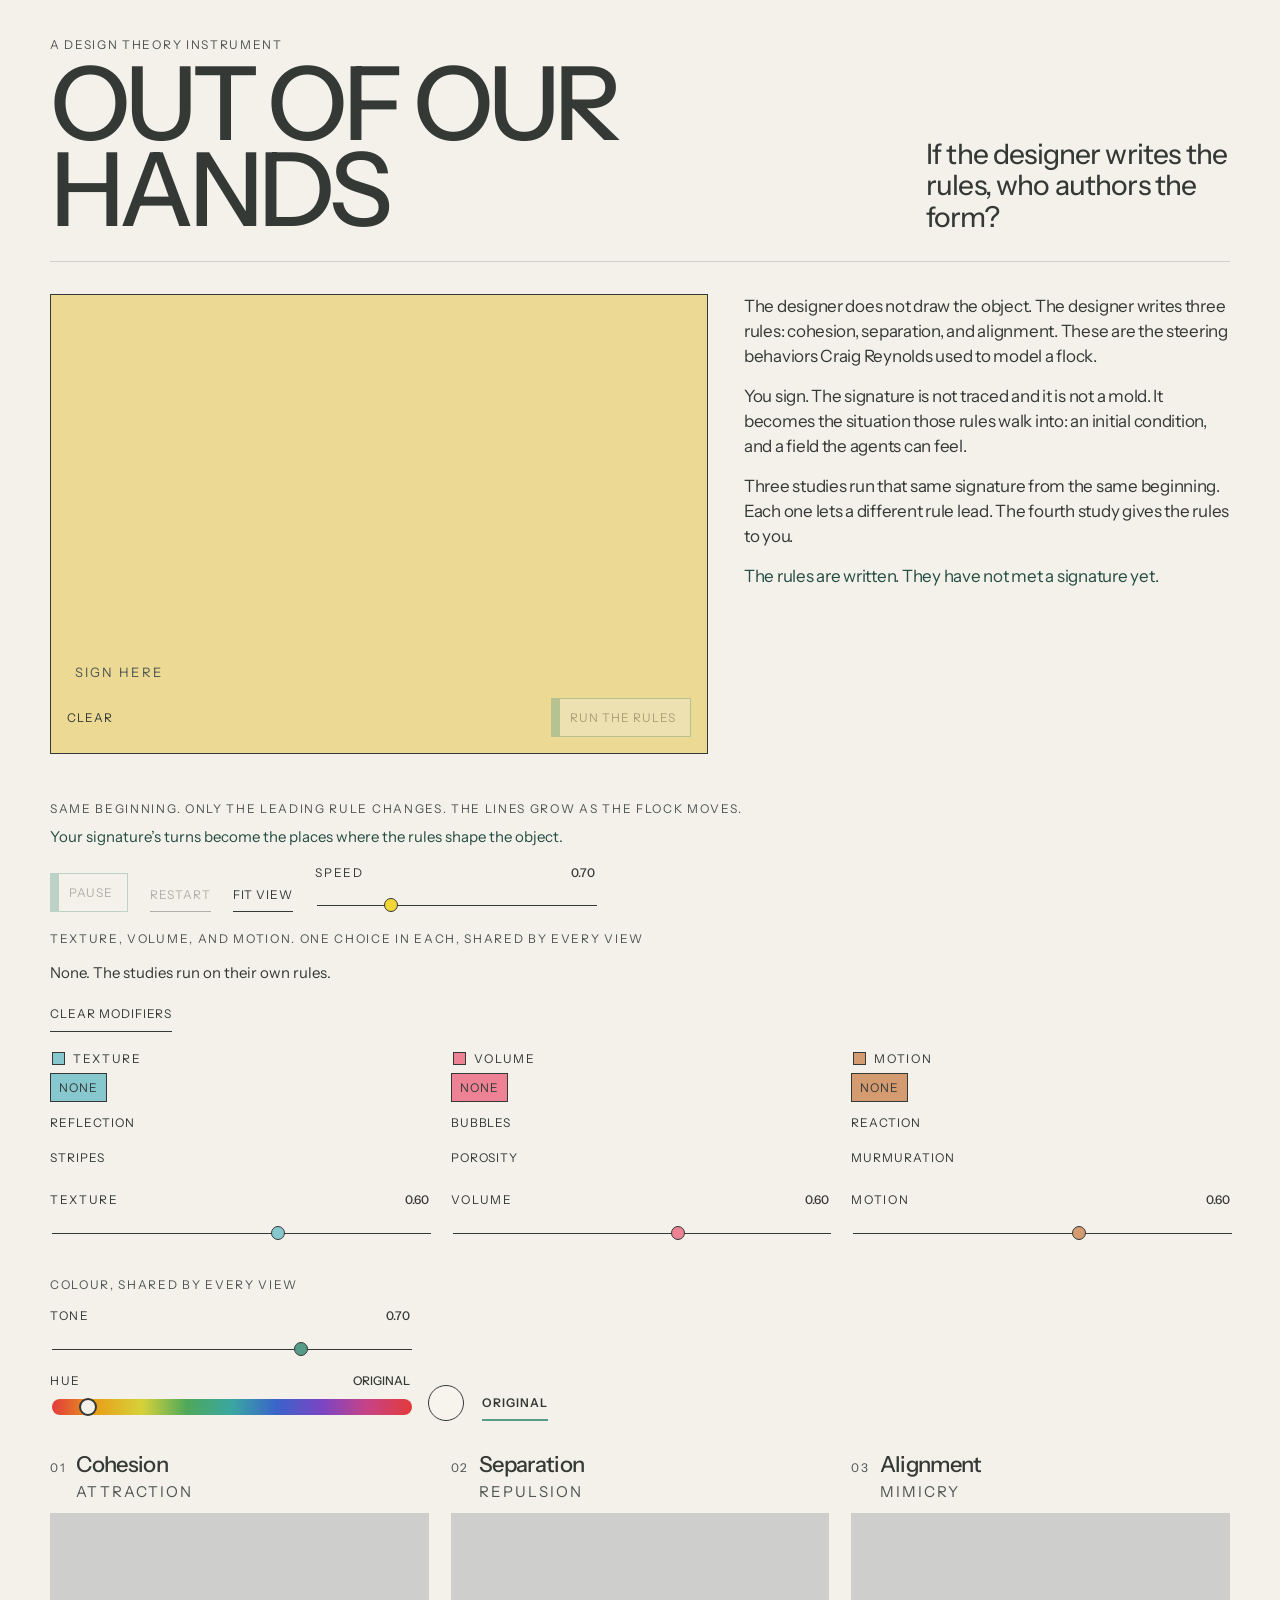
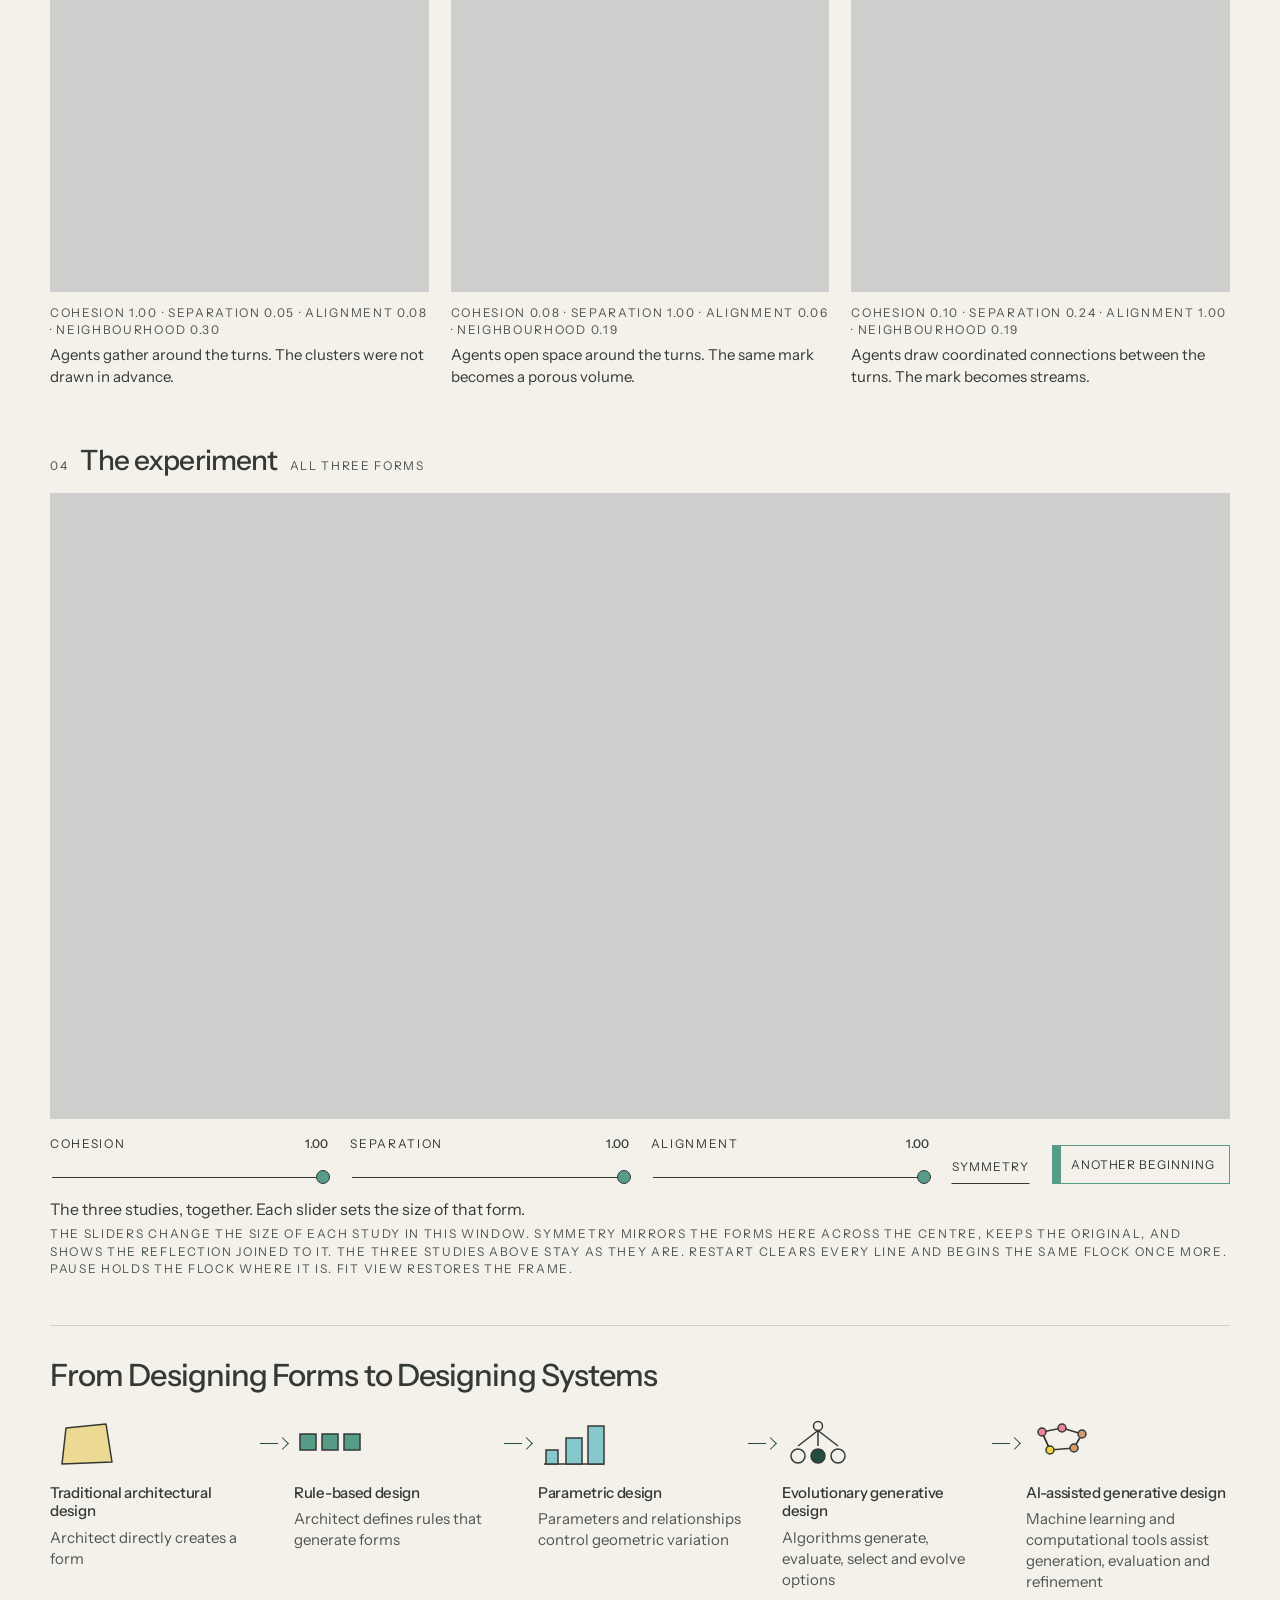
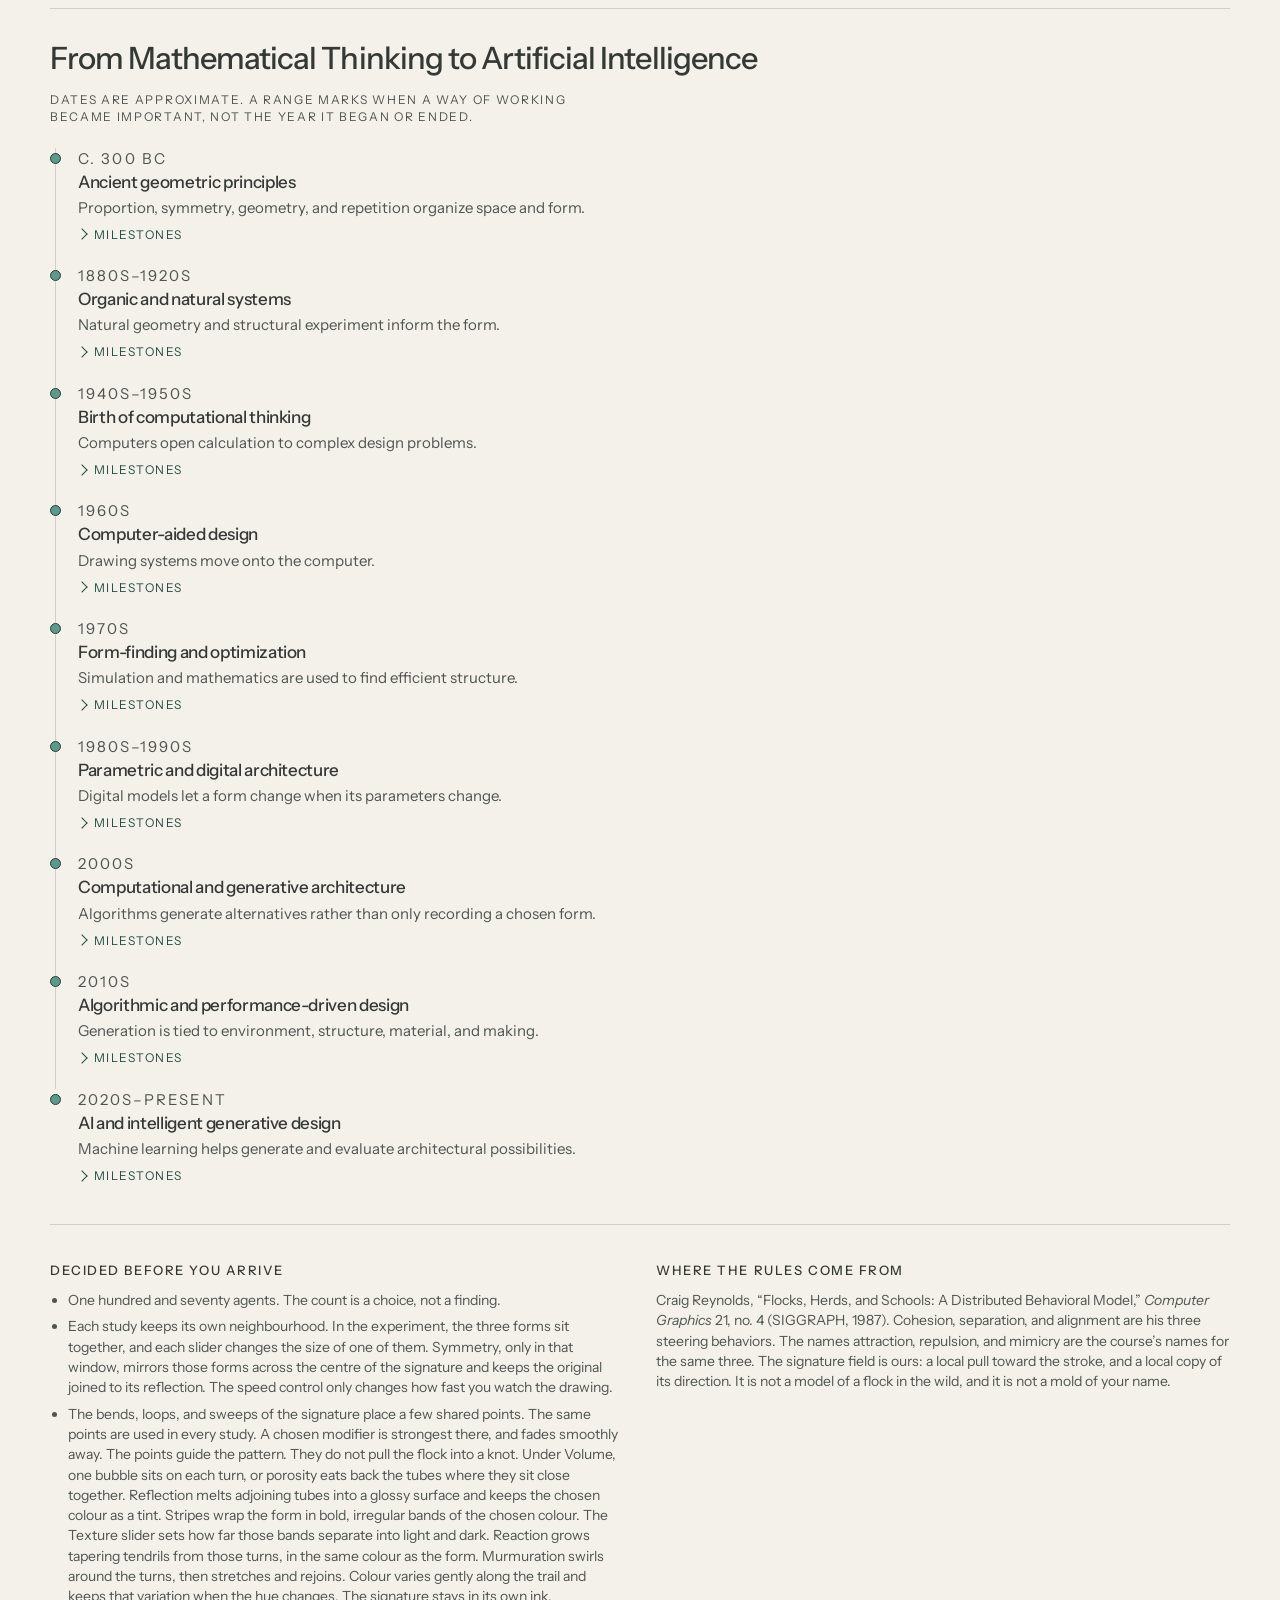
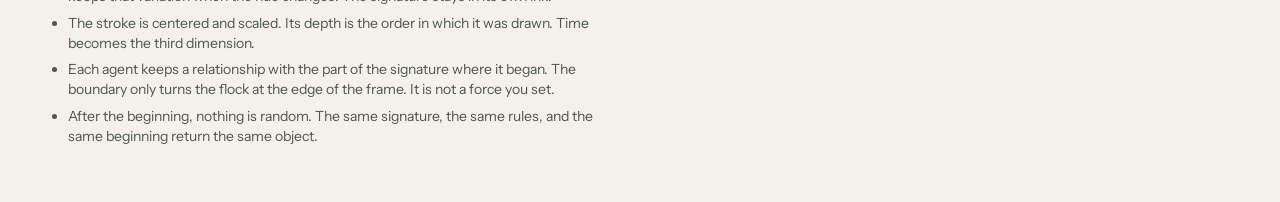
==== commit e0a41478: "Record the current instrument, so murmuration, the experiment mirror, and the research graphics stay" ====
--- a/index.html
+++ b/index.html
@@ -7,7 +7,7 @@
   <link rel="preconnect" href="https://fonts.googleapis.com">
   <link rel="preconnect" href="https://fonts.gstatic.com" crossorigin>
   <link href="https://fonts.googleapis.com/css2?family=Instrument+Sans:ital,wght@0,400;0,500;0,600;1,400&display=swap" rel="stylesheet">
-  <link rel="stylesheet" href="style.css?v=turns44">
+  <link rel="stylesheet" href="style.css?v=turns49">
 </head>
 <body>
   <header>
@@ -54,7 +54,6 @@
           <p class="section-label">Texture, volume, and motion. One choice in each, shared by every view</p>
           <p id="modifier-note" class="modifier-note">None. The studies run on their own rules.</p>
           <div class="modifier-tools">
-            <button id="symmetry" type="button" aria-pressed="false">Symmetry</button>
             <button id="clear-modifiers" type="button">Clear modifiers</button>
           </div>
         </div>
@@ -84,7 +83,7 @@
           <legend>Motion</legend>
           <button type="button" data-category="motion" data-modifier="none" role="radio" aria-checked="true">None</button>
           <button type="button" data-category="motion" data-modifier="reaction" role="radio" aria-checked="false">Reaction</button>
-          <button type="button" data-category="motion" data-modifier="inversion" role="radio" aria-checked="false">Inversion</button>
+          <button type="button" data-category="motion" data-modifier="murmuration" role="radio" aria-checked="false">Murmuration</button>
           <label class="speed">
             <span>Motion <b id="motion-val">0.60</b></span>
             <input id="motion-strength" data-strength="motion" type="range" min="0" max="1" step="0.01" value="0.6" aria-label="Motion strength">
@@ -157,7 +156,7 @@
       <p class="also">all three forms</p>
     </header>
     <div class="viewport experiment-view">
-      <canvas id="view-experiment" aria-label="The three studies together. Drag to turn. The sliders change the size of each form."></canvas>
+      <canvas id="view-experiment" aria-label="The three studies together. Drag to turn. The sliders change the size of each form. Symmetry mirrors this window only."></canvas>
     </div>
     <div class="controls">
       <label>
@@ -172,11 +171,187 @@
         <span>Alignment <b id="alignment-val">1.00</b></span>
         <input id="alignment" type="range" min="0" max="1" step="0.01" value="1" aria-label="Alignment size">
       </label>
+      <button id="symmetry" type="button" aria-pressed="false">Symmetry</button>
       <button id="another" type="button">Another beginning</button>
     </div>
     <p class="trail-note" id="trail-experiment" hidden>Drawing limit reached. These agents keep moving without adding tubes.</p>
     <p id="experiment-note" class="note">The three studies, together. Each slider sets the size of that form.</p>
-    <p class="fine">The sliders change the size of each study in this window. Restart clears every line and begins the same flock once more. Pause holds the flock where it is. Fit view restores the frame.</p>
+    <p class="fine">The sliders change the size of each study in this window. Symmetry mirrors the forms here across the centre, keeps the original, and shows the reflection joined to it. The three studies above stay as they are. Restart clears every line and begins the same flock once more. Pause holds the flock where it is. Fit view restores the frame.</p>
+  </section>
+
+  <section class="lineage" aria-labelledby="lineage-title">
+    <h2 id="lineage-title">From Designing Forms to Designing Systems</h2>
+    <div class="stages">
+      <article class="stage">
+        <svg class="stage-mark" viewBox="0 0 72 56" aria-hidden="true">
+          <polygon points="16,12 56,8 62,46 12,48" fill="var(--sand)" stroke="var(--charcoal)" stroke-width="1.5" stroke-linejoin="round"/>
+        </svg>
+        <h3>Traditional architectural design</h3>
+        <p>Architect directly creates a form</p>
+      </article>
+      <span class="stage-arrow" aria-hidden="true"></span>
+      <article class="stage">
+        <svg class="stage-mark" viewBox="0 0 72 56" aria-hidden="true">
+          <rect x="6" y="18" width="16" height="16" fill="var(--lagoon)" stroke="var(--charcoal)" stroke-width="1.5"/>
+          <rect x="28" y="18" width="16" height="16" fill="var(--lagoon)" stroke="var(--charcoal)" stroke-width="1.5"/>
+          <rect x="50" y="18" width="16" height="16" fill="var(--lagoon)" stroke="var(--charcoal)" stroke-width="1.5"/>
+        </svg>
+        <h3>Rule-based design</h3>
+        <p>Architect defines rules that generate forms</p>
+      </article>
+      <span class="stage-arrow" aria-hidden="true"></span>
+      <article class="stage">
+        <svg class="stage-mark" viewBox="0 0 72 56" aria-hidden="true">
+          <line x1="6" y1="48" x2="66" y2="48" stroke="var(--charcoal)" stroke-width="1.5"/>
+          <rect x="8" y="34" width="12" height="14" fill="var(--sky)" stroke="var(--charcoal)" stroke-width="1.5"/>
+          <rect x="28" y="22" width="16" height="26" fill="var(--sky)" stroke="var(--charcoal)" stroke-width="1.5"/>
+          <rect x="50" y="10" width="16" height="38" fill="var(--sky)" stroke="var(--charcoal)" stroke-width="1.5"/>
+        </svg>
+        <h3>Parametric design</h3>
+        <p>Parameters and relationships control geometric variation</p>
+      </article>
+      <span class="stage-arrow" aria-hidden="true"></span>
+      <article class="stage">
+        <svg class="stage-mark" viewBox="0 0 72 56" aria-hidden="true">
+          <circle cx="36" cy="10" r="4.5" fill="none" stroke="var(--charcoal)" stroke-width="1.5"/>
+          <path d="M36 14.5 L16 30 M36 14.5 L36 30 M36 14.5 L56 30" fill="none" stroke="var(--charcoal)" stroke-width="1.5"/>
+          <circle cx="16" cy="40" r="7" fill="none" stroke="var(--charcoal)" stroke-width="1.5"/>
+          <circle cx="36" cy="40" r="7" fill="var(--deep-forest)" stroke="var(--charcoal)" stroke-width="1.5"/>
+          <circle cx="56" cy="40" r="7" fill="none" stroke="var(--charcoal)" stroke-width="1.5"/>
+        </svg>
+        <h3>Evolutionary generative design</h3>
+        <p>Algorithms generate, evaluate, select and evolve options</p>
+      </article>
+      <span class="stage-arrow" aria-hidden="true"></span>
+      <article class="stage">
+        <svg class="stage-mark" viewBox="0 0 72 56" aria-hidden="true">
+          <path d="M16 16 L36 12 L56 18 L48 32 L24 34 Z" fill="none" stroke="var(--charcoal)" stroke-width="1.5" stroke-linejoin="round"/>
+          <path d="M16 16 L24 34 M56 18 L48 32" fill="none" stroke="var(--charcoal)" stroke-width="1.5"/>
+          <circle cx="16" cy="16" r="4" fill="var(--coral)" stroke="var(--charcoal)" stroke-width="1.5"/>
+          <circle cx="36" cy="12" r="4" fill="var(--coral)" stroke="var(--charcoal)" stroke-width="1.5"/>
+          <circle cx="56" cy="18" r="4" fill="var(--terracotta)" stroke="var(--charcoal)" stroke-width="1.5"/>
+          <circle cx="48" cy="32" r="4" fill="var(--terracotta)" stroke="var(--charcoal)" stroke-width="1.5"/>
+          <circle cx="24" cy="34" r="4" fill="var(--sunflower)" stroke="var(--charcoal)" stroke-width="1.5"/>
+        </svg>
+        <h3>AI-assisted generative design</h3>
+        <p>Machine learning and computational tools assist generation, evaluation and refinement</p>
+      </article>
+    </div>
+  </section>
+
+  <section class="history" aria-labelledby="history-title">
+    <h2 id="history-title">From Mathematical Thinking to Artificial Intelligence</h2>
+    <p class="fine">Dates are approximate. A range marks when a way of working became important, not the year it began or ended.</p>
+    <ol class="periods">
+      <li class="period">
+        <p class="period-when">c. 300 BC</p>
+        <h3>Ancient geometric principles</h3>
+        <p>Proportion, symmetry, geometry, and repetition organize space and form.</p>
+        <details>
+          <summary>Milestones</summary>
+          <ul>
+            <li>Mathematical proportion and symmetry are used to set out architecture.</li>
+          </ul>
+          <p class="period-keys">Geometry · Proportion · Symmetry</p>
+        </details>
+      </li>
+      <li class="period">
+        <p class="period-when">1880s–1920s</p>
+        <h3>Organic and natural systems</h3>
+        <p>Natural geometry and structural experiment inform the form.</p>
+        <details>
+          <summary>Milestones</summary>
+          <ul>
+            <li>Antoni Gaudí explores catenary arches and forms drawn from nature.</li>
+          </ul>
+          <p class="period-keys">Nature · Structural logic · Organic forms</p>
+        </details>
+      </li>
+      <li class="period">
+        <p class="period-when">1940s–1950s</p>
+        <h3>Birth of computational thinking</h3>
+        <p>Computers open calculation to complex design problems.</p>
+        <details>
+          <summary>Milestones</summary>
+          <ul>
+            <li>Information processing and mathematical calculation become available as design tools.</li>
+          </ul>
+          <p class="period-keys">Computation · Algorithms · Information</p>
+        </details>
+      </li>
+      <li class="period">
+        <p class="period-when">1960s</p>
+        <h3>Computer-aided design</h3>
+        <p>Drawing systems move onto the computer.</p>
+        <details>
+          <summary>Milestones</summary>
+          <ul>
+            <li>1963. Ivan Sutherland develops Sketchpad, a milestone in interactive computer graphics.</li>
+          </ul>
+          <p class="period-keys">Digital drawing · Computer graphics · Geometric modeling</p>
+        </details>
+      </li>
+      <li class="period">
+        <p class="period-when">1970s</p>
+        <h3>Form-finding and optimization</h3>
+        <p>Simulation and mathematics are used to find efficient structure.</p>
+        <details>
+          <summary>Milestones</summary>
+          <ul>
+            <li>Frei Otto explores minimal surfaces, tensile structures, and natural form-finding.</li>
+          </ul>
+          <p class="period-keys">Optimization · Simulation · Form-finding</p>
+        </details>
+      </li>
+      <li class="period">
+        <p class="period-when">1980s–1990s</p>
+        <h3>Parametric and digital architecture</h3>
+        <p>Digital models let a form change when its parameters change.</p>
+        <details>
+          <summary>Milestones</summary>
+          <ul>
+            <li>Parametric thinking connects design variables to complex geometry.</li>
+          </ul>
+          <p class="period-keys">Parametric design · Digital modeling · Complexity</p>
+        </details>
+      </li>
+      <li class="period">
+        <p class="period-when">2000s</p>
+        <h3>Computational and generative architecture</h3>
+        <p>Algorithms generate alternatives rather than only recording a chosen form.</p>
+        <details>
+          <summary>Milestones</summary>
+          <ul>
+            <li>Generative systems and digital fabrication become design tools.</li>
+          </ul>
+          <p class="period-keys">Generative systems · Algorithms · Digital fabrication</p>
+        </details>
+      </li>
+      <li class="period">
+        <p class="period-when">2010s</p>
+        <h3>Algorithmic and performance-driven design</h3>
+        <p>Generation is tied to environment, structure, material, and making.</p>
+        <details>
+          <summary>Milestones</summary>
+          <ul>
+            <li>Grasshopper makes these computational workflows more accessible.</li>
+          </ul>
+          <p class="period-keys">Performance · Iteration · Optimization · Fabrication</p>
+        </details>
+      </li>
+      <li class="period">
+        <p class="period-when">2020s–present</p>
+        <h3>AI and intelligent generative design</h3>
+        <p>Machine learning helps generate and evaluate architectural possibilities.</p>
+        <details>
+          <summary>Milestones</summary>
+          <ul>
+            <li>Prompts, datasets, simulations, and performance criteria are used with generative models.</li>
+          </ul>
+          <p class="period-keys">Artificial intelligence · Machine learning · Data-driven design · Human–AI collaboration</p>
+        </details>
+      </li>
+    </ol>
   </section>
 
   <footer>
@@ -184,14 +359,14 @@
       <h2>Decided before you arrive</h2>
       <ul>
         <li>One hundred and seventy agents. The count is a choice, not a finding.</li>
-        <li>Each study keeps its own neighbourhood. In the experiment, the three forms sit together, and each slider changes the size of one of them. The speed control only changes how fast you watch the drawing.</li>
-        <li>The bends, loops, and sweeps of the signature place a few shared points. The same points are used in every study. A chosen modifier is strongest there, and fades smoothly away. The points guide the pattern. They do not pull the flock into a knot. Under Volume, one bubble sits on each turn, or porosity eats back the tubes where they sit close together. Reflection melts adjoining tubes into a glossy surface and keeps the chosen colour as a tint. Stripes wrap the form in bold, irregular bands of the chosen colour. The Texture slider sets how far those bands separate into light and dark. Reaction grows tapering tendrils from those turns, in the same colour as the form. Inversion reverses the flock from where it is. The lines already drawn stay, and the frame still holds them on screen. Colour varies gently along the trail and keeps that variation when the hue changes. The signature stays in its own ink.</li>
+        <li>Each study keeps its own neighbourhood. In the experiment, the three forms sit together, and each slider changes the size of one of them. Symmetry, only in that window, mirrors those forms across the centre of the signature and keeps the original joined to its reflection. The speed control only changes how fast you watch the drawing.</li>
+        <li>The bends, loops, and sweeps of the signature place a few shared points. The same points are used in every study. A chosen modifier is strongest there, and fades smoothly away. The points guide the pattern. They do not pull the flock into a knot. Under Volume, one bubble sits on each turn, or porosity eats back the tubes where they sit close together. Reflection melts adjoining tubes into a glossy surface and keeps the chosen colour as a tint. Stripes wrap the form in bold, irregular bands of the chosen colour. The Texture slider sets how far those bands separate into light and dark. Reaction grows tapering tendrils from those turns, in the same colour as the form. Murmuration swirls around the turns, then stretches and rejoins. Colour varies gently along the trail and keeps that variation when the hue changes. The signature stays in its own ink.</li>
         <li>The stroke is centered and scaled. Its depth is the order in which it was drawn. Time becomes the third dimension.</li>
         <li>Each agent keeps a relationship with the part of the signature where it began. The boundary only turns the flock at the edge of the frame. It is not a force you set.</li>
         <li>After the beginning, nothing is random. The same signature, the same rules, and the same beginning return the same object.</li>
       </ul>
     </section>
-    <section>
+    <section class="research">
       <h2>Where the rules come from</h2>
       <p>Craig Reynolds, “Flocks, Herds, and Schools: A Distributed Behavioral Model,” <cite>Computer Graphics</cite> 21, no. 4 (SIGGRAPH, 1987). Cohesion, separation, and alignment are his three steering behaviors. The names attraction, repulsion, and mimicry are the course’s names for the same three. The signature field is ours: a local pull toward the stroke, and a local copy of its direction. It is not a model of a flock in the wild, and it is not a mold of your name.</p>
     </section>
@@ -204,6 +379,6 @@
       }
     }
   </script>
-  <script type="module" src="app.js?v=turns44"></script>
+  <script type="module" src="app.js?v=turns46"></script>
 </body>
 </html>
--- a/style.css
+++ b/style.css
@@ -52,6 +52,8 @@
 .intro,
 .studies,
 .experiment,
+.lineage,
+.history,
 footer {
   width: min(1180px, calc(100% - 40px));
   margin-inline: auto;
@@ -547,11 +549,13 @@
 
 .controls {
   display: grid;
-  grid-template-columns: 1fr 1fr 1fr auto;
+  grid-template-columns: 1fr 1fr 1fr auto auto;
   gap: 22px;
   align-items: end;
   margin-top: 16px;
 }
+
+.controls #symmetry { justify-self: start; }
 
 label span {
   display: flex;
@@ -625,6 +629,230 @@
 }
 
 footer li + li { margin-top: 6px; }
+
+.lineage {
+  margin-top: 28px;
+  padding: 32px 0 8px;
+  border-top: 1px solid var(--line);
+}
+
+.lineage h2,
+.history h2 {
+  margin: 0 0 22px;
+  color: var(--charcoal);
+  font-size: clamp(1.45rem, 2.4vw, 2rem);
+  font-weight: 500;
+  letter-spacing: -0.03em;
+  line-height: 1.15;
+  text-transform: none;
+}
+
+.stages {
+  display: grid;
+  grid-template-columns: minmax(0, 1fr) 28px minmax(0, 1fr) 28px minmax(0, 1fr) 28px minmax(0, 1fr) 28px minmax(0, 1fr);
+  gap: 8px 6px;
+  align-items: start;
+}
+
+.stage-mark {
+  display: block;
+  width: 72px;
+  height: 56px;
+  margin-bottom: 12px;
+}
+
+.stage h3 {
+  margin: 0 0 6px;
+  color: var(--charcoal);
+  font-size: 15px;
+  font-weight: 500;
+  letter-spacing: -0.02em;
+  line-height: 1.25;
+}
+
+.stage p {
+  margin: 0;
+  color: var(--muted);
+  font-size: 14px;
+  line-height: 1.4;
+}
+
+.stage-arrow {
+  position: relative;
+  align-self: start;
+  width: 28px;
+  height: 12px;
+  margin-top: 22px;
+}
+
+.stage-arrow::before {
+  content: "";
+  position: absolute;
+  left: 0;
+  top: 5px;
+  width: 18px;
+  height: 1.5px;
+  background: var(--deep-forest);
+}
+
+.stage-arrow::after {
+  content: "";
+  position: absolute;
+  right: 1px;
+  top: 1.5px;
+  width: 8px;
+  height: 8px;
+  border-top: 1.5px solid var(--deep-forest);
+  border-right: 1.5px solid var(--deep-forest);
+  transform: rotate(45deg);
+}
+
+.history {
+  margin-top: 8px;
+  padding: 32px 0 12px;
+  border-top: 1px solid var(--line);
+}
+
+.history .fine {
+  max-width: 46em;
+  margin: -8px 0 22px;
+}
+
+.periods {
+  list-style: none;
+  margin: 0;
+  padding: 0;
+}
+
+.period {
+  position: relative;
+  margin-left: 5px;
+  padding: 0 0 22px 22px;
+  border-left: 1.5px solid var(--stone);
+}
+
+.period:last-child {
+  padding-bottom: 0;
+  border-left-color: transparent;
+}
+
+.period::before {
+  content: "";
+  position: absolute;
+  left: -6px;
+  top: 5px;
+  width: 9px;
+  height: 9px;
+  border: 1.5px solid var(--charcoal);
+  border-radius: 50%;
+  background: var(--lagoon);
+}
+
+.period-when {
+  margin: 0;
+  color: var(--muted);
+  font-size: 12px;
+  letter-spacing: 0.14em;
+  text-transform: uppercase;
+}
+
+.period h3 {
+  margin: 3px 0 4px;
+  color: var(--charcoal);
+  font-size: 17px;
+  font-weight: 500;
+  letter-spacing: -0.02em;
+  line-height: 1.25;
+}
+
+.period > p {
+  margin: 0;
+  max-width: 62em;
+  color: var(--muted);
+  font-size: 15px;
+  line-height: 1.4;
+}
+
+.period details { margin-top: 8px; }
+
+.period summary {
+  display: flex;
+  align-items: center;
+  gap: 8px;
+  width: fit-content;
+  color: var(--deep-forest);
+  font-size: 12px;
+  letter-spacing: 0.12em;
+  text-transform: uppercase;
+  list-style: none;
+  cursor: pointer;
+}
+
+.period summary::-webkit-details-marker { display: none; }
+
+.period summary::before {
+  content: "";
+  width: 7px;
+  height: 7px;
+  border-right: 1.5px solid var(--deep-forest);
+  border-bottom: 1.5px solid var(--deep-forest);
+  transform: rotate(-45deg);
+}
+
+.period details[open] summary::before { transform: rotate(45deg); }
+
+.period summary:focus-visible {
+  outline: 2px solid var(--deep-forest);
+  outline-offset: 3px;
+}
+
+.period details ul {
+  margin: 10px 0 0;
+  padding-left: 18px;
+  color: var(--charcoal);
+  font-size: 15px;
+  line-height: 1.4;
+}
+
+.period-keys {
+  margin: 8px 0 0;
+  color: var(--muted);
+  font-size: 13px;
+}
+
+@media (max-width: 900px) {
+  .stages {
+    grid-template-columns: 1fr;
+    gap: 4px;
+  }
+
+  .stage-mark { margin-bottom: 10px; }
+
+  .stage h3 { font-size: 17px; }
+
+  .stage p { font-size: 15px; max-width: 36em; }
+
+  .stage-arrow {
+    width: 12px;
+    height: 28px;
+    margin: 8px 0 8px 30px;
+  }
+
+  .stage-arrow::before {
+    left: 5px;
+    top: 0;
+    width: 1.5px;
+    height: 18px;
+  }
+
+  .stage-arrow::after {
+    right: auto;
+    left: 1.5px;
+    top: auto;
+    bottom: 1px;
+    transform: rotate(135deg);
+  }
+}
 
 @media (max-width: 900px) {
   body > header,
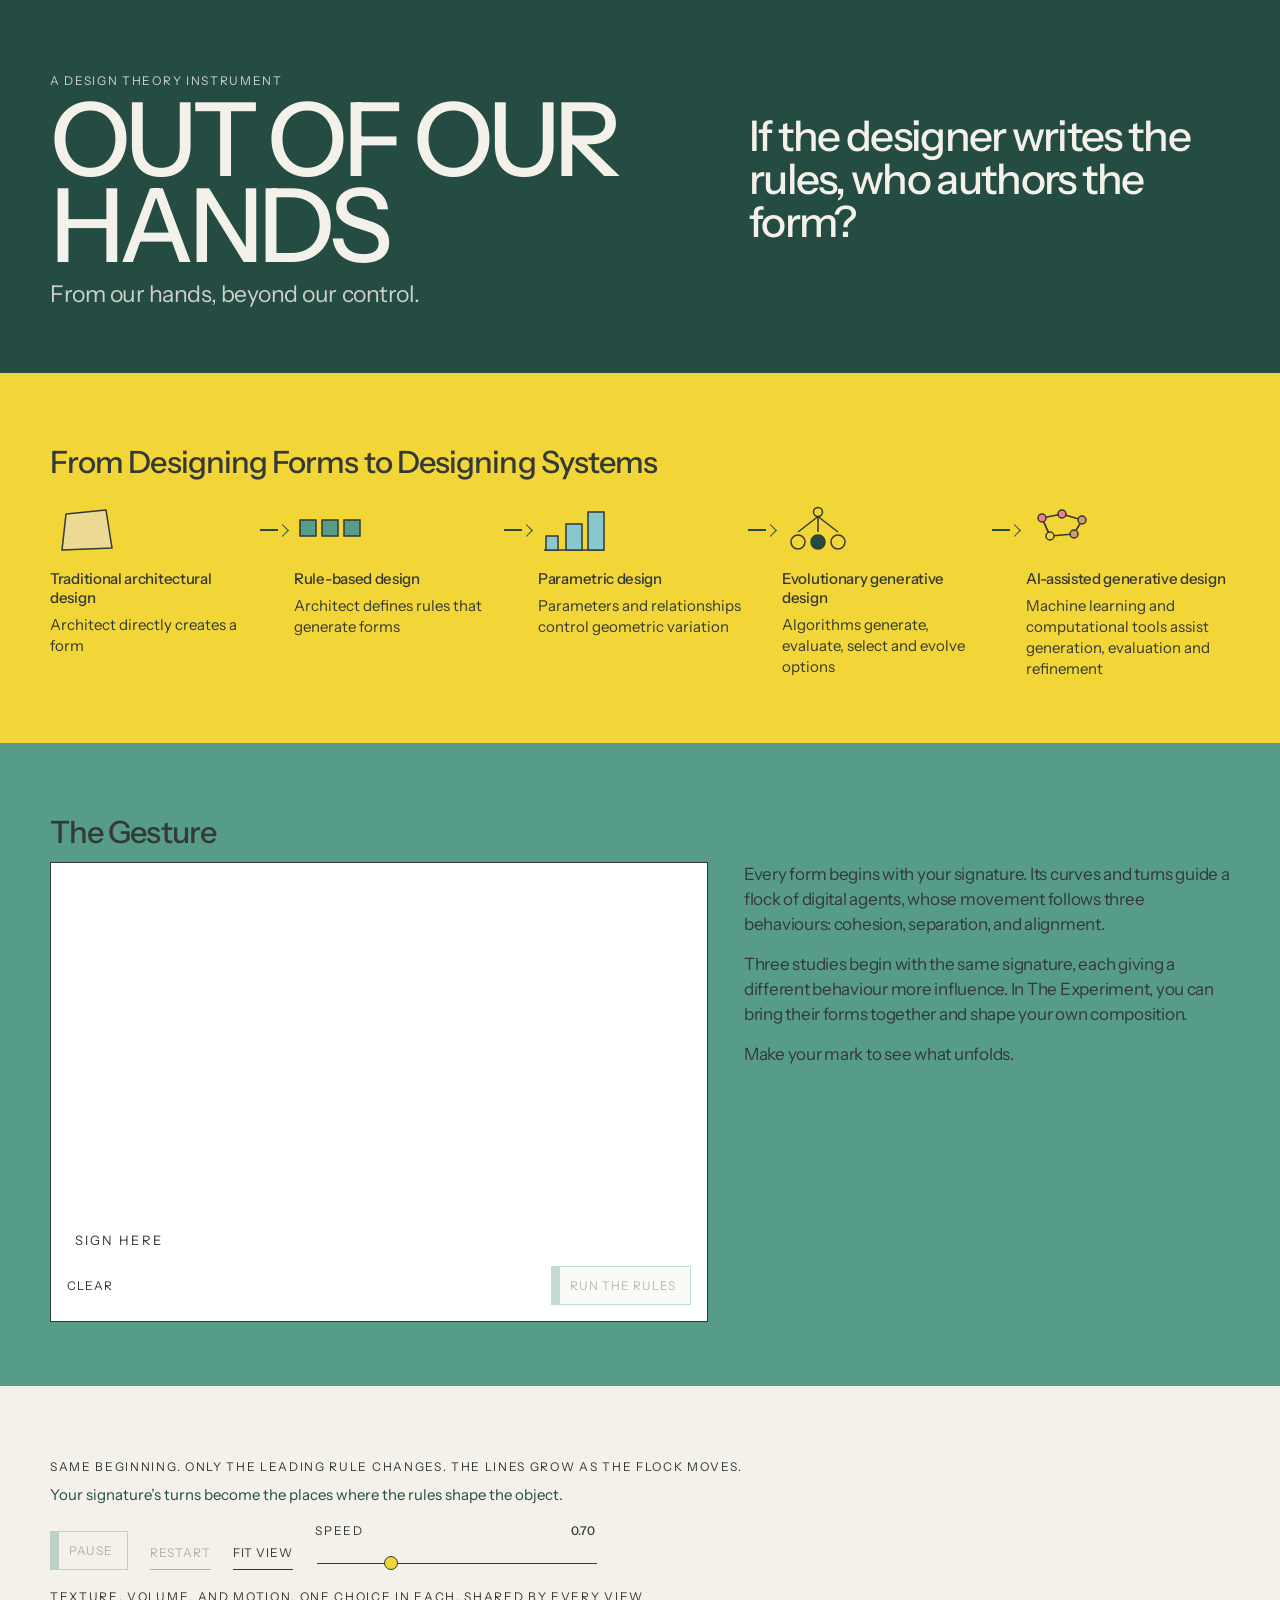
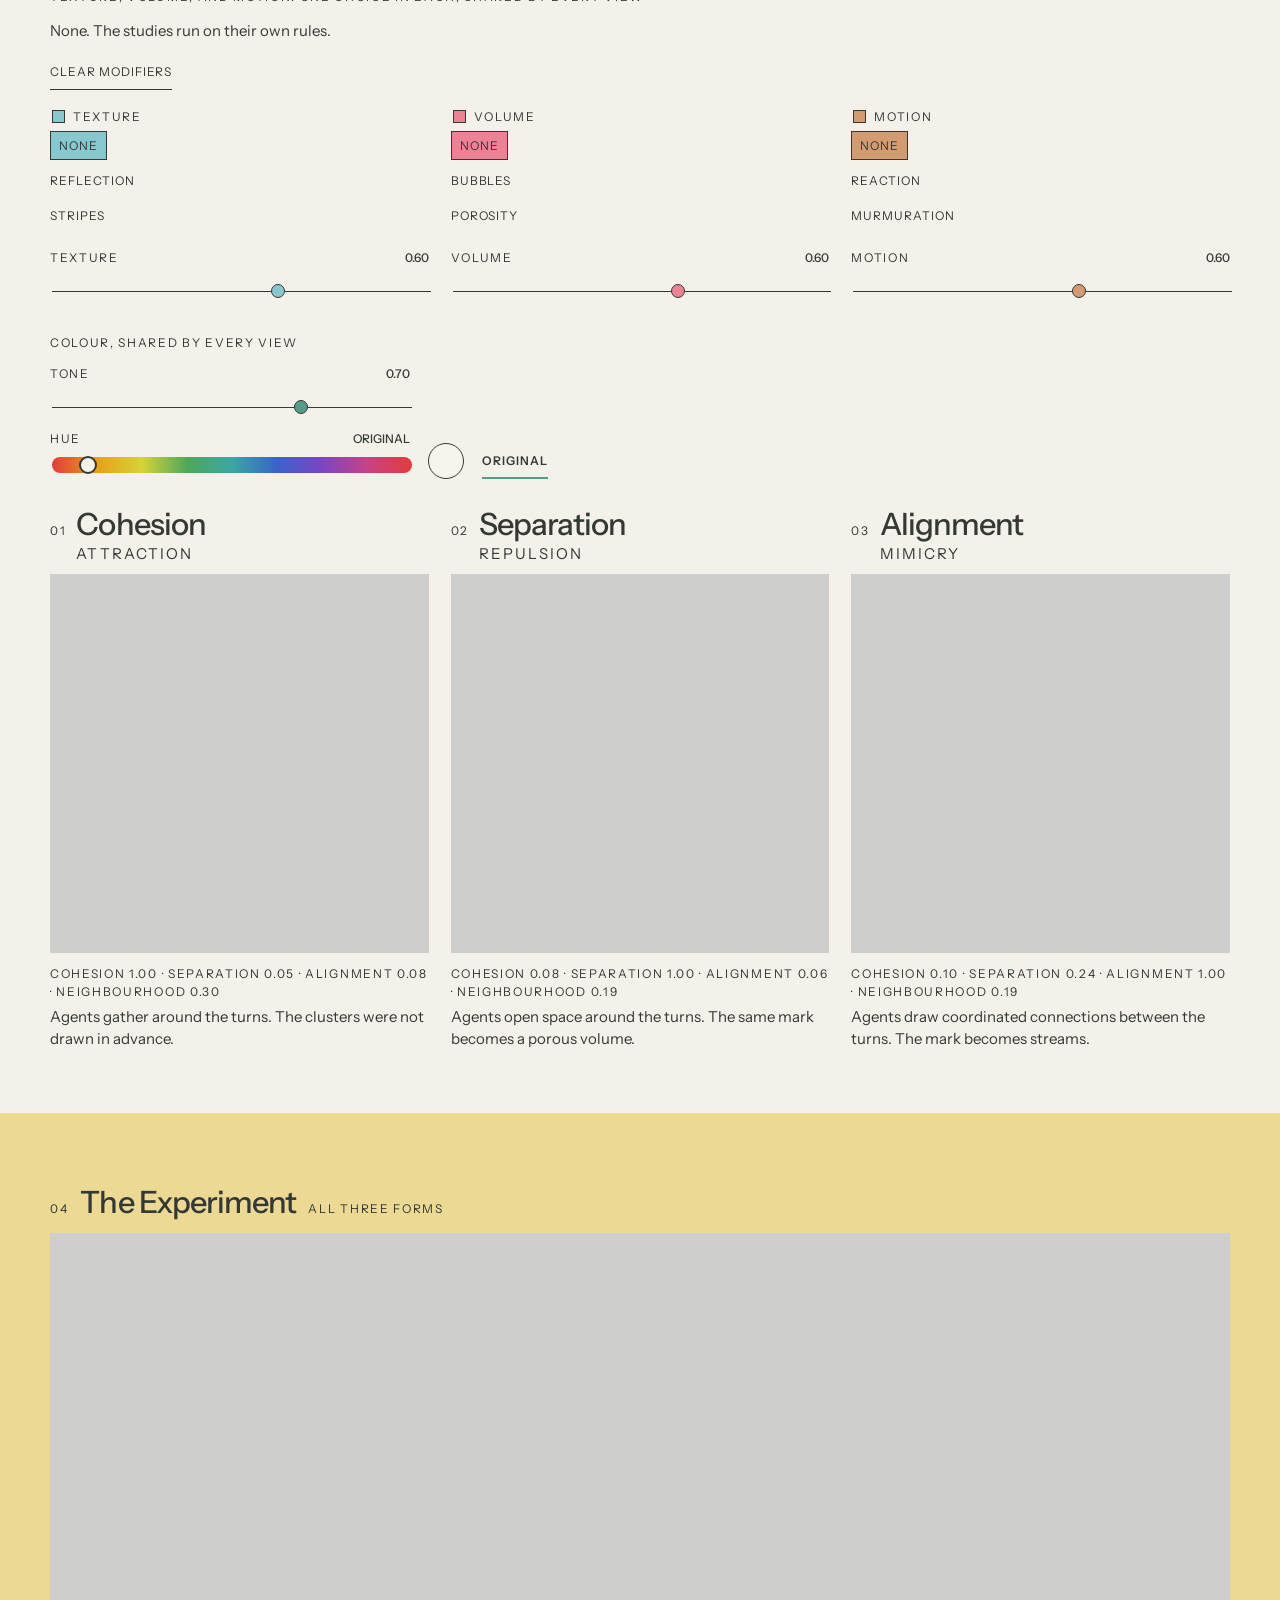
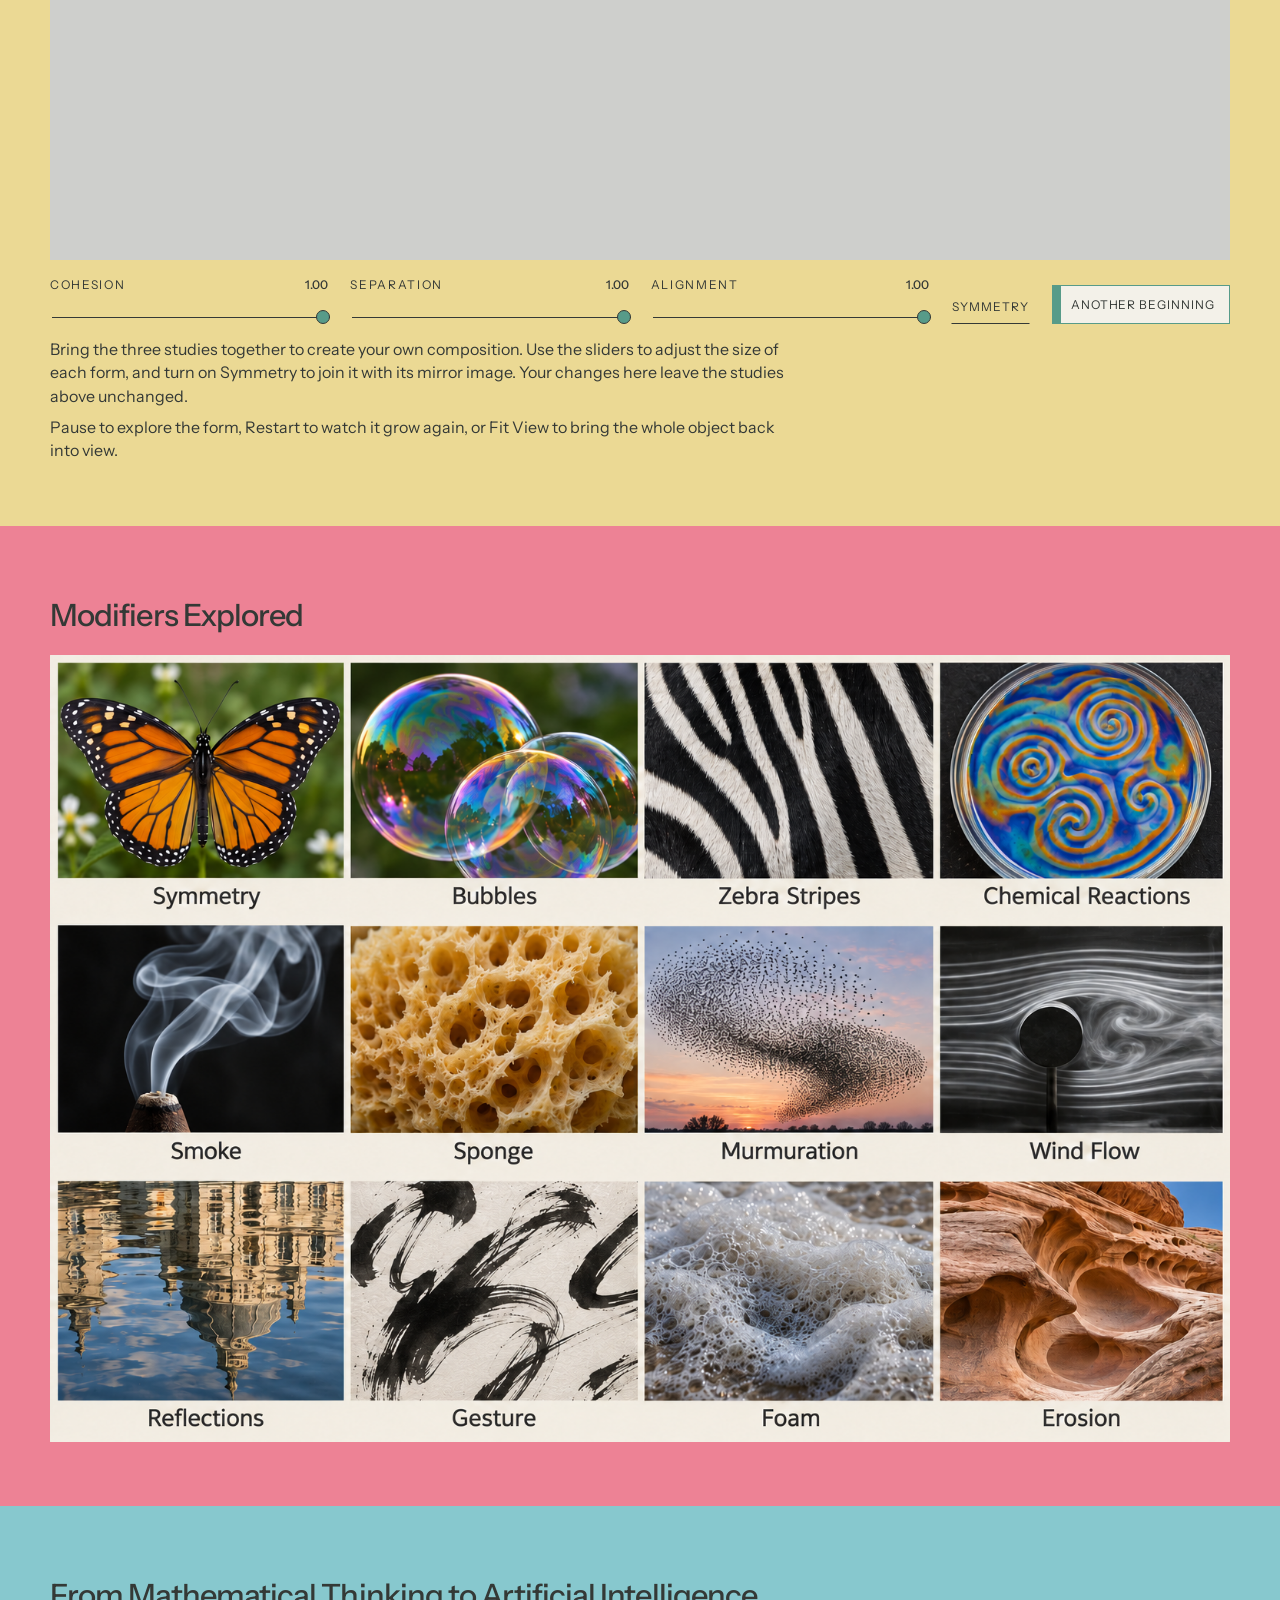
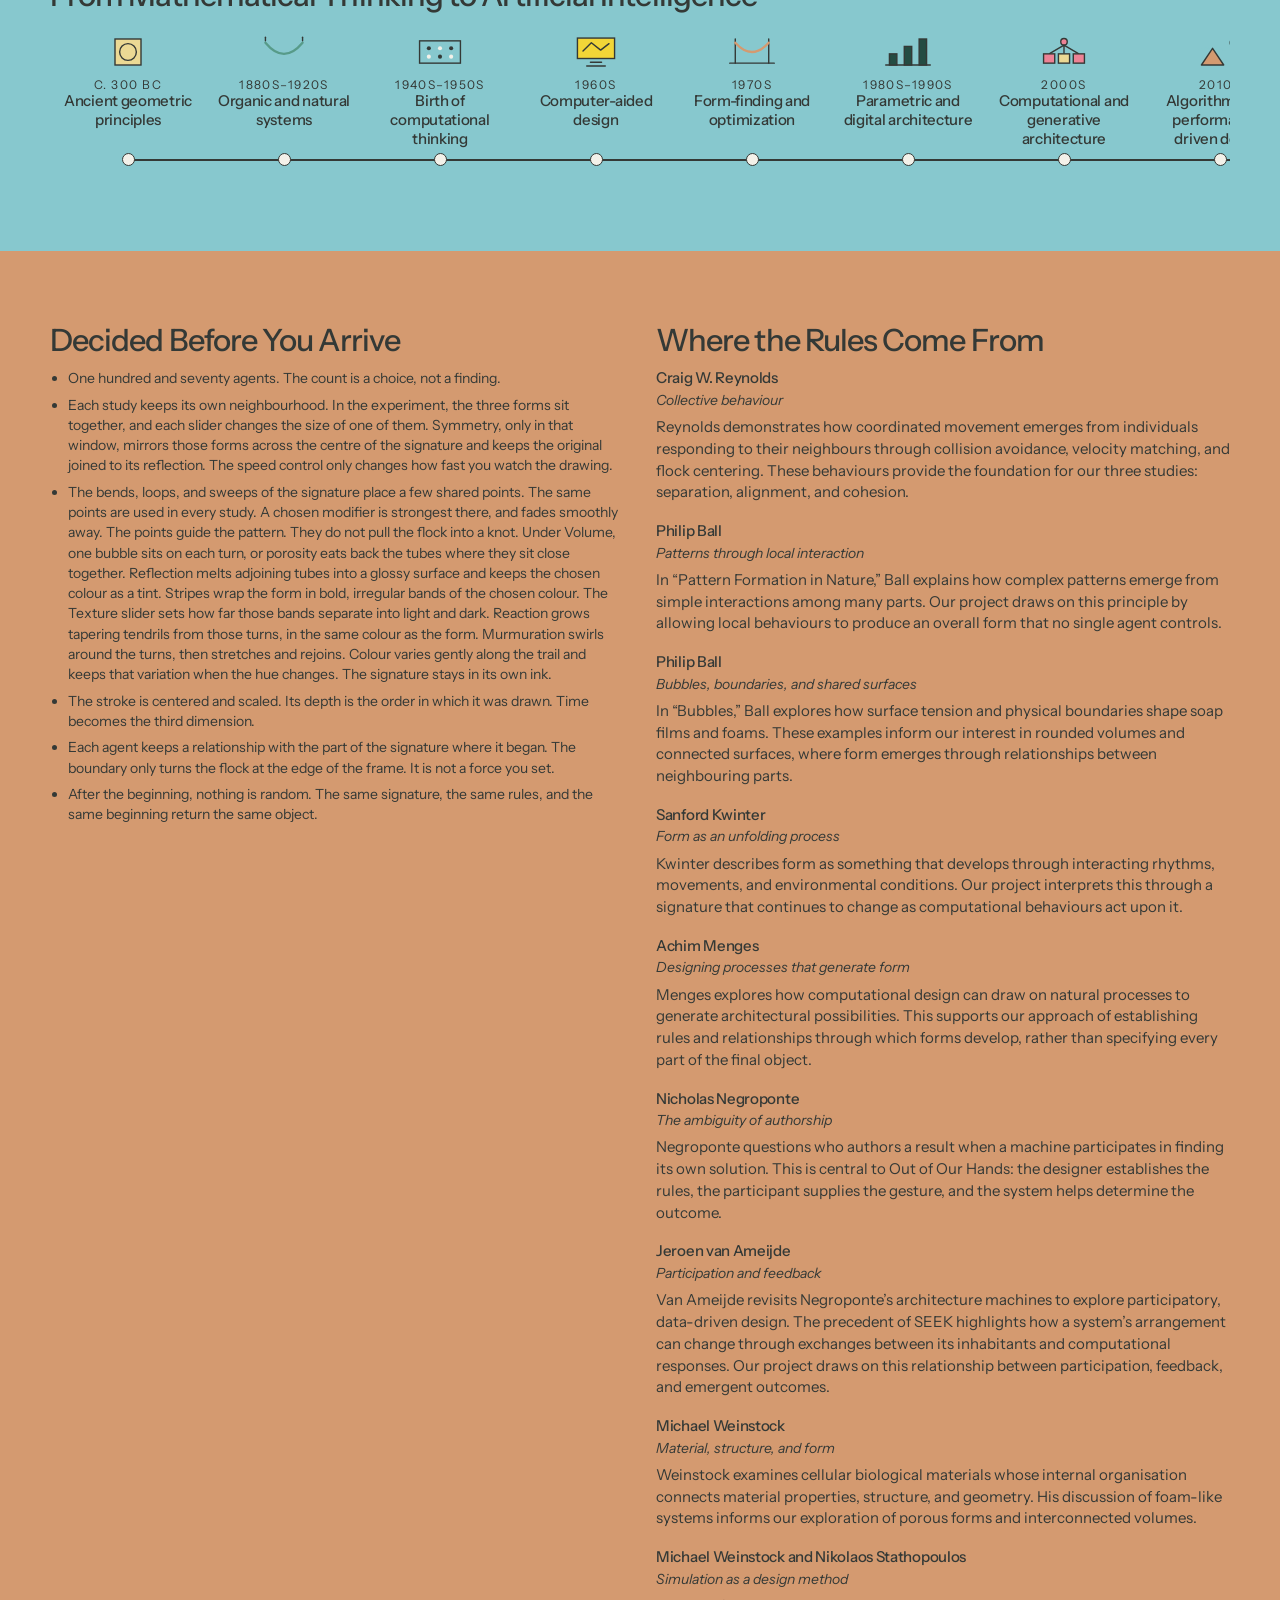
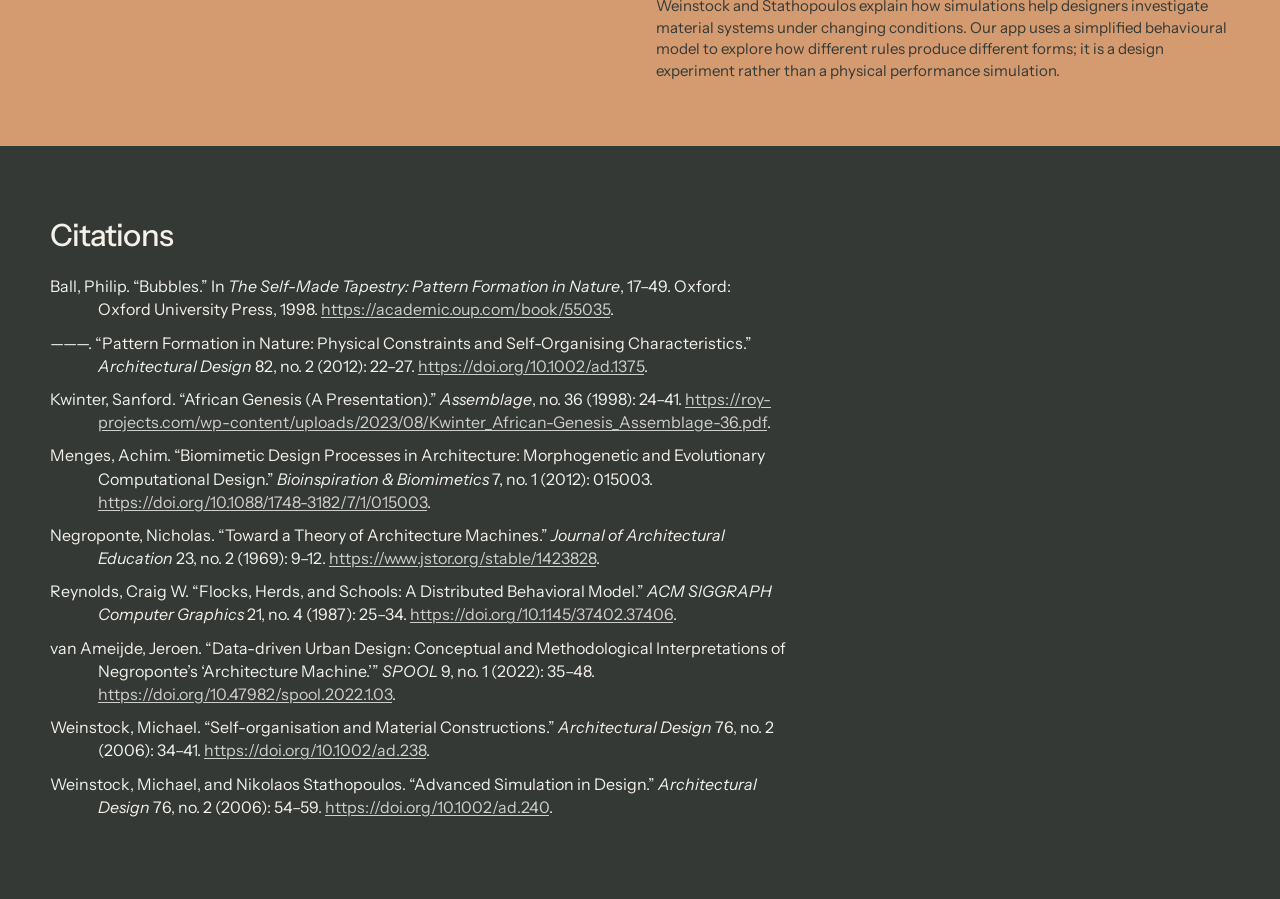
==== commit 414bc340: "Record the current page, so the colour bands, research timeline, and gesture stay with the instrumen" ====
--- a/index.html
+++ b/index.html
@@ -7,18 +7,80 @@
   <link rel="preconnect" href="https://fonts.googleapis.com">
   <link rel="preconnect" href="https://fonts.gstatic.com" crossorigin>
   <link href="https://fonts.googleapis.com/css2?family=Instrument+Sans:ital,wght@0,400;0,500;0,600;1,400&display=swap" rel="stylesheet">
-  <link rel="stylesheet" href="style.css?v=turns49">
+  <link rel="stylesheet" href="style.css?v=turns65">
 </head>
 <body>
   <header>
-    <div>
-      <p class="kicker">A design theory instrument</p>
+    <p class="kicker">A design theory instrument</p>
+    <div class="mast">
       <h1>Out of our hands</h1>
-    </div>
-    <p class="question">If the designer writes the rules, who authors the form?</p>
+      <p class="tagline">From our hands, beyond our control.</p>
+      <p class="question">If the designer writes the rules, who authors the form?</p>
+    </div>
   </header>
 
-  <section class="intro" aria-labelledby="argument-title">
+  <section class="lineage" aria-labelledby="lineage-title">
+    <h2 id="lineage-title">From Designing Forms to Designing Systems</h2>
+    <div class="stages">
+      <article class="stage">
+        <svg class="stage-mark" viewBox="0 0 72 56" aria-hidden="true">
+          <polygon points="16,12 56,8 62,46 12,48" fill="var(--sand)" stroke="var(--charcoal)" stroke-width="1.5" stroke-linejoin="round"/>
+        </svg>
+        <h3>Traditional architectural design</h3>
+        <p>Architect directly creates a form</p>
+      </article>
+      <span class="stage-arrow" aria-hidden="true"></span>
+      <article class="stage">
+        <svg class="stage-mark" viewBox="0 0 72 56" aria-hidden="true">
+          <rect x="6" y="18" width="16" height="16" fill="var(--lagoon)" stroke="var(--charcoal)" stroke-width="1.5"/>
+          <rect x="28" y="18" width="16" height="16" fill="var(--lagoon)" stroke="var(--charcoal)" stroke-width="1.5"/>
+          <rect x="50" y="18" width="16" height="16" fill="var(--lagoon)" stroke="var(--charcoal)" stroke-width="1.5"/>
+        </svg>
+        <h3>Rule-based design</h3>
+        <p>Architect defines rules that generate forms</p>
+      </article>
+      <span class="stage-arrow" aria-hidden="true"></span>
+      <article class="stage">
+        <svg class="stage-mark" viewBox="0 0 72 56" aria-hidden="true">
+          <line x1="6" y1="48" x2="66" y2="48" stroke="var(--charcoal)" stroke-width="1.5"/>
+          <rect x="8" y="34" width="12" height="14" fill="var(--sky)" stroke="var(--charcoal)" stroke-width="1.5"/>
+          <rect x="28" y="22" width="16" height="26" fill="var(--sky)" stroke="var(--charcoal)" stroke-width="1.5"/>
+          <rect x="50" y="10" width="16" height="38" fill="var(--sky)" stroke="var(--charcoal)" stroke-width="1.5"/>
+        </svg>
+        <h3>Parametric design</h3>
+        <p>Parameters and relationships control geometric variation</p>
+      </article>
+      <span class="stage-arrow" aria-hidden="true"></span>
+      <article class="stage">
+        <svg class="stage-mark" viewBox="0 0 72 56" aria-hidden="true">
+          <circle cx="36" cy="10" r="4.5" fill="none" stroke="var(--charcoal)" stroke-width="1.5"/>
+          <path d="M36 14.5 L16 30 M36 14.5 L36 30 M36 14.5 L56 30" fill="none" stroke="var(--charcoal)" stroke-width="1.5"/>
+          <circle cx="16" cy="40" r="7" fill="none" stroke="var(--charcoal)" stroke-width="1.5"/>
+          <circle cx="36" cy="40" r="7" fill="var(--deep-forest)" stroke="var(--charcoal)" stroke-width="1.5"/>
+          <circle cx="56" cy="40" r="7" fill="none" stroke="var(--charcoal)" stroke-width="1.5"/>
+        </svg>
+        <h3>Evolutionary generative design</h3>
+        <p>Algorithms generate, evaluate, select and evolve options</p>
+      </article>
+      <span class="stage-arrow" aria-hidden="true"></span>
+      <article class="stage">
+        <svg class="stage-mark" viewBox="0 0 72 56" aria-hidden="true">
+          <path d="M16 16 L36 12 L56 18 L48 32 L24 34 Z" fill="none" stroke="var(--charcoal)" stroke-width="1.5" stroke-linejoin="round"/>
+          <path d="M16 16 L24 34 M56 18 L48 32" fill="none" stroke="var(--charcoal)" stroke-width="1.5"/>
+          <circle cx="16" cy="16" r="4" fill="var(--coral)" stroke="var(--charcoal)" stroke-width="1.5"/>
+          <circle cx="36" cy="12" r="4" fill="var(--coral)" stroke="var(--charcoal)" stroke-width="1.5"/>
+          <circle cx="56" cy="18" r="4" fill="var(--terracotta)" stroke="var(--charcoal)" stroke-width="1.5"/>
+          <circle cx="48" cy="32" r="4" fill="var(--terracotta)" stroke="var(--charcoal)" stroke-width="1.5"/>
+          <circle cx="24" cy="34" r="4" fill="var(--sunflower)" stroke="var(--charcoal)" stroke-width="1.5"/>
+        </svg>
+        <h3>AI-assisted generative design</h3>
+        <p>Machine learning and computational tools assist generation, evaluation and refinement</p>
+      </article>
+    </div>
+  </section>
+
+  <section class="intro" aria-labelledby="gesture-title">
+    <h2 id="gesture-title" class="gesture-title">The Gesture</h2>
     <div class="plate">
       <canvas id="sign" aria-label="Draw a signature. The mark becomes the situation the rules act on."></canvas>
       <p id="sign-hint" class="hint">Sign here</p>
@@ -28,11 +90,11 @@
       </div>
     </div>
     <div class="argument">
-      <h2 id="argument-title" class="visually-hidden">The argument</h2>
-      <p>The designer does not draw the object. The designer writes three rules: cohesion, separation, and alignment. These are the steering behaviors Craig Reynolds used to model a flock.</p>
-      <p>You sign. The signature is not traced and it is not a mold. It becomes the situation those rules walk into: an initial condition, and a field the agents can feel.</p>
-      <p>Three studies run that same signature from the same beginning. Each one lets a different rule lead. The fourth study gives the rules to you.</p>
-      <p id="status" class="status">The rules are written. They have not met a signature yet.</p>
+      <h2 id="argument-title" class="visually-hidden">The Argument</h2>
+      <p>Every form begins with your signature. Its curves and turns guide a flock of digital agents, whose movement follows three behaviours: cohesion, separation, and alignment.</p>
+      <p>Three studies begin with the same signature, each giving a different behaviour more influence. In The Experiment, you can bring their forms together and shape your own composition.</p>
+      <p>Make your mark to see what unfolds.</p>
+      <p id="status" class="status" hidden>The rules are written. They have not met a signature yet.</p>
     </div>
   </section>
 
@@ -152,7 +214,7 @@
   <section class="experiment" aria-labelledby="experiment-title">
     <header>
       <p class="index">04</p>
-      <h2 id="experiment-title">The experiment</h2>
+      <h2 id="experiment-title">The Experiment</h2>
       <p class="also">all three forms</p>
     </header>
     <div class="viewport experiment-view">
@@ -175,188 +237,219 @@
       <button id="another" type="button">Another beginning</button>
     </div>
     <p class="trail-note" id="trail-experiment" hidden>Drawing limit reached. These agents keep moving without adding tubes.</p>
-    <p id="experiment-note" class="note">The three studies, together. Each slider sets the size of that form.</p>
-    <p class="fine">The sliders change the size of each study in this window. Symmetry mirrors the forms here across the centre, keeps the original, and shows the reflection joined to it. The three studies above stay as they are. Restart clears every line and begins the same flock once more. Pause holds the flock where it is. Fit view restores the frame.</p>
-  </section>
-
-  <section class="lineage" aria-labelledby="lineage-title">
-    <h2 id="lineage-title">From Designing Forms to Designing Systems</h2>
-    <div class="stages">
-      <article class="stage">
-        <svg class="stage-mark" viewBox="0 0 72 56" aria-hidden="true">
-          <polygon points="16,12 56,8 62,46 12,48" fill="var(--sand)" stroke="var(--charcoal)" stroke-width="1.5" stroke-linejoin="round"/>
-        </svg>
-        <h3>Traditional architectural design</h3>
-        <p>Architect directly creates a form</p>
-      </article>
-      <span class="stage-arrow" aria-hidden="true"></span>
-      <article class="stage">
-        <svg class="stage-mark" viewBox="0 0 72 56" aria-hidden="true">
-          <rect x="6" y="18" width="16" height="16" fill="var(--lagoon)" stroke="var(--charcoal)" stroke-width="1.5"/>
-          <rect x="28" y="18" width="16" height="16" fill="var(--lagoon)" stroke="var(--charcoal)" stroke-width="1.5"/>
-          <rect x="50" y="18" width="16" height="16" fill="var(--lagoon)" stroke="var(--charcoal)" stroke-width="1.5"/>
-        </svg>
-        <h3>Rule-based design</h3>
-        <p>Architect defines rules that generate forms</p>
-      </article>
-      <span class="stage-arrow" aria-hidden="true"></span>
-      <article class="stage">
-        <svg class="stage-mark" viewBox="0 0 72 56" aria-hidden="true">
-          <line x1="6" y1="48" x2="66" y2="48" stroke="var(--charcoal)" stroke-width="1.5"/>
-          <rect x="8" y="34" width="12" height="14" fill="var(--sky)" stroke="var(--charcoal)" stroke-width="1.5"/>
-          <rect x="28" y="22" width="16" height="26" fill="var(--sky)" stroke="var(--charcoal)" stroke-width="1.5"/>
-          <rect x="50" y="10" width="16" height="38" fill="var(--sky)" stroke="var(--charcoal)" stroke-width="1.5"/>
-        </svg>
-        <h3>Parametric design</h3>
-        <p>Parameters and relationships control geometric variation</p>
-      </article>
-      <span class="stage-arrow" aria-hidden="true"></span>
-      <article class="stage">
-        <svg class="stage-mark" viewBox="0 0 72 56" aria-hidden="true">
-          <circle cx="36" cy="10" r="4.5" fill="none" stroke="var(--charcoal)" stroke-width="1.5"/>
-          <path d="M36 14.5 L16 30 M36 14.5 L36 30 M36 14.5 L56 30" fill="none" stroke="var(--charcoal)" stroke-width="1.5"/>
-          <circle cx="16" cy="40" r="7" fill="none" stroke="var(--charcoal)" stroke-width="1.5"/>
-          <circle cx="36" cy="40" r="7" fill="var(--deep-forest)" stroke="var(--charcoal)" stroke-width="1.5"/>
-          <circle cx="56" cy="40" r="7" fill="none" stroke="var(--charcoal)" stroke-width="1.5"/>
-        </svg>
-        <h3>Evolutionary generative design</h3>
-        <p>Algorithms generate, evaluate, select and evolve options</p>
-      </article>
-      <span class="stage-arrow" aria-hidden="true"></span>
-      <article class="stage">
-        <svg class="stage-mark" viewBox="0 0 72 56" aria-hidden="true">
-          <path d="M16 16 L36 12 L56 18 L48 32 L24 34 Z" fill="none" stroke="var(--charcoal)" stroke-width="1.5" stroke-linejoin="round"/>
-          <path d="M16 16 L24 34 M56 18 L48 32" fill="none" stroke="var(--charcoal)" stroke-width="1.5"/>
-          <circle cx="16" cy="16" r="4" fill="var(--coral)" stroke="var(--charcoal)" stroke-width="1.5"/>
-          <circle cx="36" cy="12" r="4" fill="var(--coral)" stroke="var(--charcoal)" stroke-width="1.5"/>
-          <circle cx="56" cy="18" r="4" fill="var(--terracotta)" stroke="var(--charcoal)" stroke-width="1.5"/>
-          <circle cx="48" cy="32" r="4" fill="var(--terracotta)" stroke="var(--charcoal)" stroke-width="1.5"/>
-          <circle cx="24" cy="34" r="4" fill="var(--sunflower)" stroke="var(--charcoal)" stroke-width="1.5"/>
-        </svg>
-        <h3>AI-assisted generative design</h3>
-        <p>Machine learning and computational tools assist generation, evaluation and refinement</p>
-      </article>
-    </div>
+    <p class="note">Bring the three studies together to create your own composition. Use the sliders to adjust the size of each form, and turn on Symmetry to join it with its mirror image. Your changes here leave the studies above unchanged.</p>
+    <p class="note">Pause to explore the form, Restart to watch it grow again, or Fit View to bring the whole object back into view.</p>
+  </section>
+
+  <section class="modifiers-explored" aria-labelledby="modifiers-explored-title">
+    <h2 id="modifiers-explored-title">Modifiers Explored</h2>
+    <img src="assets/modifiers-12-gesture.png" width="1536" height="1024" alt="Reference gallery of twelve modifiers in three rows of four. Top row: Symmetry, Bubbles, Zebra Stripes, Chemical Reactions. Middle row: Smoke, Sponge, Murmuration, Wind Flow. Bottom row: Reflections, Gesture, Foam, Erosion. The thumbnails are AI-generated illustrations.">
   </section>
 
   <section class="history" aria-labelledby="history-title">
     <h2 id="history-title">From Mathematical Thinking to Artificial Intelligence</h2>
-    <p class="fine">Dates are approximate. A range marks when a way of working became important, not the year it began or ended.</p>
-    <ol class="periods">
-      <li class="period">
-        <p class="period-when">c. 300 BC</p>
-        <h3>Ancient geometric principles</h3>
+    <div class="era-scroller">
+      <ol class="periods">
+        <li>
+          <button type="button" class="era-node" aria-expanded="false" aria-controls="era-1">
+            <svg class="era-mark" viewBox="0 0 56 36" aria-hidden="true">
+              <rect x="14" y="4" width="28" height="28" fill="var(--sand)" stroke="var(--charcoal)" stroke-width="1.5"/>
+              <circle cx="28" cy="18" r="9" fill="none" stroke="var(--charcoal)" stroke-width="1.5"/>
+            </svg>
+            <span class="period-when">c. 300 BC</span>
+            <span class="period-name">Ancient geometric principles</span>
+          </button>
+        </li>
+        <li>
+          <button type="button" class="era-node" aria-expanded="false" aria-controls="era-2">
+            <svg class="era-mark" viewBox="0 0 56 36" aria-hidden="true">
+              <path d="M8 8 Q28 32 48 8" fill="none" stroke="var(--lagoon)" stroke-width="2.5" stroke-linecap="round"/>
+              <line x1="8" y1="6" x2="8" y2="2" stroke="var(--charcoal)" stroke-width="1.5" stroke-linecap="round"/>
+              <line x1="48" y1="6" x2="48" y2="2" stroke="var(--charcoal)" stroke-width="1.5" stroke-linecap="round"/>
+            </svg>
+            <span class="period-when">1880s–1920s</span>
+            <span class="period-name">Organic and natural systems</span>
+          </button>
+        </li>
+        <li>
+          <button type="button" class="era-node" aria-expanded="false" aria-controls="era-3">
+            <svg class="era-mark" viewBox="0 0 56 36" aria-hidden="true">
+              <rect x="6" y="6" width="44" height="24" fill="var(--sky)" stroke="var(--charcoal)" stroke-width="1.5"/>
+              <circle cx="16" cy="14" r="2.2" fill="var(--charcoal)"/>
+              <circle cx="28" cy="14" r="2.2" fill="var(--chalk)"/>
+              <circle cx="40" cy="14" r="2.2" fill="var(--charcoal)"/>
+              <circle cx="16" cy="23" r="2.2" fill="var(--chalk)"/>
+              <circle cx="28" cy="23" r="2.2" fill="var(--charcoal)"/>
+              <circle cx="40" cy="23" r="2.2" fill="var(--chalk)"/>
+            </svg>
+            <span class="period-when">1940s–1950s</span>
+            <span class="period-name">Birth of computational thinking</span>
+          </button>
+        </li>
+        <li>
+          <button type="button" class="era-node" aria-expanded="false" aria-controls="era-4">
+            <svg class="era-mark" viewBox="0 0 56 36" aria-hidden="true">
+              <rect x="8" y="3" width="40" height="22" fill="var(--sunflower)" stroke="var(--charcoal)" stroke-width="1.5"/>
+              <polyline points="14,17 23,8 33,16 42,9" fill="none" stroke="var(--charcoal)" stroke-width="1.5" stroke-linejoin="round" stroke-linecap="round"/>
+              <line x1="22" y1="29" x2="34" y2="29" stroke="var(--charcoal)" stroke-width="1.5" stroke-linecap="round"/>
+              <line x1="18" y1="33" x2="38" y2="33" stroke="var(--charcoal)" stroke-width="1.5" stroke-linecap="round"/>
+            </svg>
+            <span class="period-when">1960s</span>
+            <span class="period-name">Computer-aided design</span>
+          </button>
+        </li>
+        <li>
+          <button type="button" class="era-node" aria-expanded="false" aria-controls="era-5">
+            <svg class="era-mark" viewBox="0 0 56 36" aria-hidden="true">
+              <line x1="10" y1="4" x2="10" y2="30" stroke="var(--charcoal)" stroke-width="1.5" stroke-linecap="round"/>
+              <line x1="46" y1="4" x2="46" y2="30" stroke="var(--charcoal)" stroke-width="1.5" stroke-linecap="round"/>
+              <path d="M10 8 Q28 28 46 8" fill="none" stroke="var(--terracotta)" stroke-width="2.5" stroke-linecap="round"/>
+              <line x1="4" y1="30" x2="52" y2="30" stroke="var(--charcoal)" stroke-width="1.5" stroke-linecap="round"/>
+            </svg>
+            <span class="period-when">1970s</span>
+            <span class="period-name">Form-finding and optimization</span>
+          </button>
+        </li>
+        <li>
+          <button type="button" class="era-node" aria-expanded="false" aria-controls="era-6">
+            <svg class="era-mark" viewBox="0 0 56 36" aria-hidden="true">
+              <line x1="4" y1="32" x2="52" y2="32" stroke="var(--charcoal)" stroke-width="1.5" stroke-linecap="round"/>
+              <rect x="8" y="20" width="8" height="12" fill="var(--deep-forest)" stroke="var(--charcoal)" stroke-width="1.5"/>
+              <rect x="24" y="12" width="8" height="20" fill="var(--deep-forest)" stroke="var(--charcoal)" stroke-width="1.5"/>
+              <rect x="40" y="4" width="8" height="28" fill="var(--deep-forest)" stroke="var(--charcoal)" stroke-width="1.5"/>
+            </svg>
+            <span class="period-when">1980s–1990s</span>
+            <span class="period-name">Parametric and digital architecture</span>
+          </button>
+        </li>
+        <li>
+          <button type="button" class="era-node" aria-expanded="false" aria-controls="era-7">
+            <svg class="era-mark" viewBox="0 0 56 36" aria-hidden="true">
+              <circle cx="28" cy="7" r="3.5" fill="var(--coral)" stroke="var(--charcoal)" stroke-width="1.5"/>
+              <path d="M28 10.5 L12 20 M28 10.5 L28 20 M28 10.5 L44 20" fill="none" stroke="var(--charcoal)" stroke-width="1.5"/>
+              <rect x="6" y="20" width="12" height="10" fill="var(--coral)" stroke="var(--charcoal)" stroke-width="1.5"/>
+              <rect x="22" y="20" width="12" height="10" fill="var(--sand)" stroke="var(--charcoal)" stroke-width="1.5"/>
+              <rect x="38" y="20" width="12" height="10" fill="var(--coral)" stroke="var(--charcoal)" stroke-width="1.5"/>
+            </svg>
+            <span class="period-when">2000s</span>
+            <span class="period-name">Computational and generative architecture</span>
+          </button>
+        </li>
+        <li>
+          <button type="button" class="era-node" aria-expanded="false" aria-controls="era-8">
+            <svg class="era-mark" viewBox="0 0 56 36" aria-hidden="true">
+              <circle cx="44" cy="8" r="5" fill="var(--sunflower)" stroke="var(--charcoal)" stroke-width="1.5"/>
+              <path d="M6 16 Q20 11 34 16" fill="none" stroke="var(--sky)" stroke-width="1.5" stroke-linecap="round"/>
+              <polygon points="8,32 20,14 32,32" fill="var(--terracotta)" stroke="var(--charcoal)" stroke-width="1.5" stroke-linejoin="round"/>
+            </svg>
+            <span class="period-when">2010s</span>
+            <span class="period-name">Algorithmic and performance-driven design</span>
+          </button>
+        </li>
+        <li>
+          <button type="button" class="era-node" aria-expanded="false" aria-controls="era-9">
+            <svg class="era-mark" viewBox="0 0 56 36" aria-hidden="true">
+              <path d="M12 10 L28 6 L46 14 L38 28 L14 26 Z" fill="none" stroke="var(--charcoal)" stroke-width="1.5" stroke-linejoin="round"/>
+              <path d="M12 10 L14 26 M46 14 L38 28" fill="none" stroke="var(--charcoal)" stroke-width="1.5"/>
+              <circle cx="12" cy="10" r="3.5" fill="var(--coral)" stroke="var(--charcoal)" stroke-width="1.5"/>
+              <circle cx="28" cy="6" r="3.5" fill="var(--coral)" stroke="var(--charcoal)" stroke-width="1.5"/>
+              <circle cx="46" cy="14" r="3.5" fill="var(--terracotta)" stroke="var(--charcoal)" stroke-width="1.5"/>
+              <circle cx="38" cy="28" r="3.5" fill="var(--terracotta)" stroke="var(--charcoal)" stroke-width="1.5"/>
+              <circle cx="14" cy="26" r="3.5" fill="var(--sunflower)" stroke="var(--charcoal)" stroke-width="1.5"/>
+            </svg>
+            <span class="period-when">2020s–present</span>
+            <span class="period-name">AI and intelligent generative design</span>
+          </button>
+        </li>
+      </ol>
+    </div>
+    <div class="era-panels">
+      <div id="era-1" class="era-panel" hidden>
         <p>Proportion, symmetry, geometry, and repetition organize space and form.</p>
-        <details>
-          <summary>Milestones</summary>
-          <ul>
-            <li>Mathematical proportion and symmetry are used to set out architecture.</li>
-          </ul>
-          <p class="period-keys">Geometry · Proportion · Symmetry</p>
-        </details>
-      </li>
-      <li class="period">
-        <p class="period-when">1880s–1920s</p>
-        <h3>Organic and natural systems</h3>
+        <p class="era-label">Milestones</p>
+        <ul>
+          <li>Mathematical proportion and symmetry are used to set out architecture.</li>
+        </ul>
+        <p class="period-keys">Geometry · Proportion · Symmetry</p>
+      </div>
+      <div id="era-2" class="era-panel" hidden>
         <p>Natural geometry and structural experiment inform the form.</p>
-        <details>
-          <summary>Milestones</summary>
-          <ul>
-            <li>Antoni Gaudí explores catenary arches and forms drawn from nature.</li>
-          </ul>
-          <p class="period-keys">Nature · Structural logic · Organic forms</p>
-        </details>
-      </li>
-      <li class="period">
-        <p class="period-when">1940s–1950s</p>
-        <h3>Birth of computational thinking</h3>
+        <p class="era-label">Milestones</p>
+        <ul>
+          <li>Antoni Gaudí explores catenary arches and forms drawn from nature.</li>
+        </ul>
+        <p class="period-keys">Nature · Structural logic · Organic forms</p>
+      </div>
+      <div id="era-3" class="era-panel" hidden>
         <p>Computers open calculation to complex design problems.</p>
-        <details>
-          <summary>Milestones</summary>
-          <ul>
-            <li>Information processing and mathematical calculation become available as design tools.</li>
-          </ul>
-          <p class="period-keys">Computation · Algorithms · Information</p>
-        </details>
-      </li>
-      <li class="period">
-        <p class="period-when">1960s</p>
-        <h3>Computer-aided design</h3>
+        <p class="era-label">Milestones</p>
+        <ul>
+          <li>Information processing and mathematical calculation become available as design tools.</li>
+          <li>1940s. Luigi Moretti introduces the concept of parametric architecture.</li>
+        </ul>
+        <p class="period-keys">Computation · Algorithms · Information</p>
+      </div>
+      <div id="era-4" class="era-panel" hidden>
         <p>Drawing systems move onto the computer.</p>
-        <details>
-          <summary>Milestones</summary>
-          <ul>
-            <li>1963. Ivan Sutherland develops Sketchpad, a milestone in interactive computer graphics.</li>
-          </ul>
-          <p class="period-keys">Digital drawing · Computer graphics · Geometric modeling</p>
-        </details>
-      </li>
-      <li class="period">
-        <p class="period-when">1970s</p>
-        <h3>Form-finding and optimization</h3>
+        <p class="era-label">Milestones</p>
+        <ul>
+          <li>1963. Ivan Sutherland develops Sketchpad, a milestone in interactive computer graphics.</li>
+          <li>1967–1970s. The MIT Architecture Machine Group explores interaction between computers, people, and architectural design.</li>
+        </ul>
+        <p class="period-keys">Digital drawing · Computer graphics · Geometric modeling</p>
+      </div>
+      <div id="era-5" class="era-panel" hidden>
         <p>Simulation and mathematics are used to find efficient structure.</p>
-        <details>
-          <summary>Milestones</summary>
-          <ul>
-            <li>Frei Otto explores minimal surfaces, tensile structures, and natural form-finding.</li>
-          </ul>
-          <p class="period-keys">Optimization · Simulation · Form-finding</p>
-        </details>
-      </li>
-      <li class="period">
-        <p class="period-when">1980s–1990s</p>
-        <h3>Parametric and digital architecture</h3>
+        <p class="era-label">Milestones</p>
+        <ul>
+          <li>Frei Otto explores minimal surfaces, tensile structures, and natural form-finding.</li>
+        </ul>
+        <p class="period-keys">Optimization · Simulation · Form-finding</p>
+      </div>
+      <div id="era-6" class="era-panel" hidden>
         <p>Digital models let a form change when its parameters change.</p>
-        <details>
-          <summary>Milestones</summary>
-          <ul>
-            <li>Parametric thinking connects design variables to complex geometry.</li>
-          </ul>
-          <p class="period-keys">Parametric design · Digital modeling · Complexity</p>
-        </details>
-      </li>
-      <li class="period">
-        <p class="period-when">2000s</p>
-        <h3>Computational and generative architecture</h3>
+        <p class="era-label">Milestones</p>
+        <ul>
+          <li>Parametric thinking connects design variables to complex geometry.</li>
+          <li>1980s. Digital tools transform architectural drafting and modeling.</li>
+          <li>1990s. Evolutionary algorithms explore and optimize design alternatives.</li>
+        </ul>
+        <p class="period-keys">Parametric design · Digital modeling · Complexity</p>
+      </div>
+      <div id="era-7" class="era-panel" hidden>
         <p>Algorithms generate alternatives rather than only recording a chosen form.</p>
-        <details>
-          <summary>Milestones</summary>
-          <ul>
-            <li>Generative systems and digital fabrication become design tools.</li>
-          </ul>
-          <p class="period-keys">Generative systems · Algorithms · Digital fabrication</p>
-        </details>
-      </li>
-      <li class="period">
-        <p class="period-when">2010s</p>
-        <h3>Algorithmic and performance-driven design</h3>
+        <p class="era-label">Milestones</p>
+        <ul>
+          <li>Generative systems and digital fabrication become design tools.</li>
+          <li>2003. Generative Components introduces a visual approach to parametric modeling.</li>
+          <li>2007. Grasshopper makes visual programming and algorithmic design more accessible to architects.</li>
+        </ul>
+        <p class="period-keys">Generative systems · Algorithms · Digital fabrication</p>
+      </div>
+      <div id="era-8" class="era-panel" hidden>
         <p>Generation is tied to environment, structure, material, and making.</p>
-        <details>
-          <summary>Milestones</summary>
-          <ul>
-            <li>Grasshopper makes these computational workflows more accessible.</li>
-          </ul>
-          <p class="period-keys">Performance · Iteration · Optimization · Fabrication</p>
-        </details>
-      </li>
-      <li class="period">
-        <p class="period-when">2020s–present</p>
-        <h3>AI and intelligent generative design</h3>
+        <p class="era-label">Milestones</p>
+        <ul>
+          <li>Computational optimization integrates structural, environmental, and material performance into design generation.</li>
+          <li>2014. Generative adversarial networks (GANs) advance machine-generated visual content and create new possibilities for design exploration.</li>
+        </ul>
+        <p class="period-keys">Performance · Iteration · Optimization · Fabrication</p>
+      </div>
+      <div id="era-9" class="era-panel" hidden>
         <p>Machine learning helps generate and evaluate architectural possibilities.</p>
-        <details>
-          <summary>Milestones</summary>
-          <ul>
-            <li>Prompts, datasets, simulations, and performance criteria are used with generative models.</li>
-          </ul>
-          <p class="period-keys">Artificial intelligence · Machine learning · Data-driven design · Human–AI collaboration</p>
-        </details>
-      </li>
-    </ol>
+        <p class="era-label">Milestones</p>
+        <ul>
+          <li>Prompts, datasets, simulations, and performance criteria are used with generative models.</li>
+          <li>Generative AI introduces text-to-image generation and AI-assisted architectural workflows.</li>
+        </ul>
+        <p class="period-keys">Artificial intelligence · Machine learning · Data-driven design · Human–AI collaboration</p>
+      </div>
+    </div>
   </section>
 
   <footer>
     <section>
-      <h2>Decided before you arrive</h2>
+      <h2>Decided Before You Arrive</h2>
       <ul>
         <li>One hundred and seventy agents. The count is a choice, not a finding.</li>
         <li>Each study keeps its own neighbourhood. In the experiment, the three forms sit together, and each slider changes the size of one of them. Symmetry, only in that window, mirrors those forms across the centre of the signature and keeps the original joined to its reflection. The speed control only changes how fast you watch the drawing.</li>
@@ -367,10 +460,69 @@
       </ul>
     </section>
     <section class="research">
-      <h2>Where the rules come from</h2>
-      <p>Craig Reynolds, “Flocks, Herds, and Schools: A Distributed Behavioral Model,” <cite>Computer Graphics</cite> 21, no. 4 (SIGGRAPH, 1987). Cohesion, separation, and alignment are his three steering behaviors. The names attraction, repulsion, and mimicry are the course’s names for the same three. The signature field is ours: a local pull toward the stroke, and a local copy of its direction. It is not a model of a flock in the wild, and it is not a mold of your name.</p>
+      <h2>Where the Rules Come From</h2>
+      <article>
+        <h3>Craig W. Reynolds</h3>
+        <p class="source">Collective behaviour</p>
+        <p>Reynolds demonstrates how coordinated movement emerges from individuals responding to their neighbours through collision avoidance, velocity matching, and flock centering. These behaviours provide the foundation for our three studies: separation, alignment, and cohesion.</p>
+      </article>
+      <article>
+        <h3>Philip Ball</h3>
+        <p class="source">Patterns through local interaction</p>
+        <p>In “Pattern Formation in Nature,” Ball explains how complex patterns emerge from simple interactions among many parts. Our project draws on this principle by allowing local behaviours to produce an overall form that no single agent controls.</p>
+      </article>
+      <article>
+        <h3>Philip Ball</h3>
+        <p class="source">Bubbles, boundaries, and shared surfaces</p>
+        <p>In “Bubbles,” Ball explores how surface tension and physical boundaries shape soap films and foams. These examples inform our interest in rounded volumes and connected surfaces, where form emerges through relationships between neighbouring parts.</p>
+      </article>
+      <article>
+        <h3>Sanford Kwinter</h3>
+        <p class="source">Form as an unfolding process</p>
+        <p>Kwinter describes form as something that develops through interacting rhythms, movements, and environmental conditions. Our project interprets this through a signature that continues to change as computational behaviours act upon it.</p>
+      </article>
+      <article>
+        <h3>Achim Menges</h3>
+        <p class="source">Designing processes that generate form</p>
+        <p>Menges explores how computational design can draw on natural processes to generate architectural possibilities. This supports our approach of establishing rules and relationships through which forms develop, rather than specifying every part of the final object.</p>
+      </article>
+      <article>
+        <h3>Nicholas Negroponte</h3>
+        <p class="source">The ambiguity of authorship</p>
+        <p>Negroponte questions who authors a result when a machine participates in finding its own solution. This is central to Out of Our Hands: the designer establishes the rules, the participant supplies the gesture, and the system helps determine the outcome.</p>
+      </article>
+      <article>
+        <h3>Jeroen van Ameijde</h3>
+        <p class="source">Participation and feedback</p>
+        <p>Van Ameijde revisits Negroponte’s architecture machines to explore participatory, data-driven design. The precedent of SEEK highlights how a system’s arrangement can change through exchanges between its inhabitants and computational responses. Our project draws on this relationship between participation, feedback, and emergent outcomes.</p>
+      </article>
+      <article>
+        <h3>Michael Weinstock</h3>
+        <p class="source">Material, structure, and form</p>
+        <p>Weinstock examines cellular biological materials whose internal organisation connects material properties, structure, and geometry. His discussion of foam-like systems informs our exploration of porous forms and interconnected volumes.</p>
+      </article>
+      <article>
+        <h3>Michael Weinstock and Nikolaos Stathopoulos</h3>
+        <p class="source">Simulation as a design method</p>
+        <p>Weinstock and Stathopoulos explain how simulations help designers investigate material systems under changing conditions. Our app uses a simplified behavioural model to explore how different rules produce different forms; it is a design experiment rather than a physical performance simulation.</p>
+      </article>
     </section>
   </footer>
+
+  <section class="citations" aria-labelledby="citations-title">
+      <h2 id="citations-title">Citations</h2>
+      <ol class="bibliography">
+        <li>Ball, Philip. “Bubbles.” In <em>The Self-Made Tapestry: Pattern Formation in Nature</em>, 17–49. Oxford: Oxford University Press, 1998. <a href="https://academic.oup.com/book/55035">https://academic.oup.com/book/55035</a>.</li>
+        <li><span class="visually-hidden">Ball, Philip. </span><span aria-hidden="true">———. </span>“Pattern Formation in Nature: Physical Constraints and Self-Organising Characteristics.” <em>Architectural Design</em> 82, no. 2 (2012): 22–27. <a href="https://doi.org/10.1002/ad.1375">https://doi.org/10.1002/ad.1375</a>.</li>
+        <li>Kwinter, Sanford. “African Genesis (A Presentation).” <em>Assemblage</em>, no. 36 (1998): 24–41. <a href="https://roy-projects.com/wp-content/uploads/2023/08/Kwinter_African-Genesis_Assemblage-36.pdf">https://roy-projects.com/wp-content/uploads/2023/08/Kwinter_African-Genesis_Assemblage-36.pdf</a>.</li>
+        <li>Menges, Achim. “Biomimetic Design Processes in Architecture: Morphogenetic and Evolutionary Computational Design.” <em>Bioinspiration &amp; Biomimetics</em> 7, no. 1 (2012): 015003. <a href="https://doi.org/10.1088/1748-3182/7/1/015003">https://doi.org/10.1088/1748-3182/7/1/015003</a>.</li>
+        <li>Negroponte, Nicholas. “Toward a Theory of Architecture Machines.” <em>Journal of Architectural Education</em> 23, no. 2 (1969): 9–12. <a href="https://www.jstor.org/stable/1423828">https://www.jstor.org/stable/1423828</a>.</li>
+        <li>Reynolds, Craig W. “Flocks, Herds, and Schools: A Distributed Behavioral Model.” <em>ACM SIGGRAPH Computer Graphics</em> 21, no. 4 (1987): 25–34. <a href="https://doi.org/10.1145/37402.37406">https://doi.org/10.1145/37402.37406</a>.</li>
+        <li>van Ameijde, Jeroen. “Data-driven Urban Design: Conceptual and Methodological Interpretations of Negroponte’s ‘Architecture Machine.’” <em>SPOOL</em> 9, no. 1 (2022): 35–48. <a href="https://doi.org/10.47982/spool.2022.1.03">https://doi.org/10.47982/spool.2022.1.03</a>.</li>
+        <li>Weinstock, Michael. “Self-organisation and Material Constructions.” <em>Architectural Design</em> 76, no. 2 (2006): 34–41. <a href="https://doi.org/10.1002/ad.238">https://doi.org/10.1002/ad.238</a>.</li>
+        <li>Weinstock, Michael, and Nikolaos Stathopoulos. “Advanced Simulation in Design.” <em>Architectural Design</em> 76, no. 2 (2006): 54–59. <a href="https://doi.org/10.1002/ad.240">https://doi.org/10.1002/ad.240</a>.</li>
+      </ol>
+  </section>
 
   <script type="importmap">
     {
@@ -379,6 +531,6 @@
       }
     }
   </script>
-  <script type="module" src="app.js?v=turns46"></script>
+  <script type="module" src="app.js?v=turns49"></script>
 </body>
 </html>
--- a/style.css
+++ b/style.css
@@ -22,7 +22,10 @@
 
 * { box-sizing: border-box; }
 
-html { scroll-behavior: smooth; }
+html {
+  scroll-behavior: smooth;
+  overflow-x: clip;
+}
 
 body {
   margin: 0;
@@ -52,20 +55,54 @@
 .intro,
 .studies,
 .experiment,
+.modifiers-explored,
 .lineage,
 .history,
-footer {
+footer,
+.citations {
+  position: relative;
+  z-index: 0;
   width: min(1180px, calc(100% - 40px));
   margin-inline: auto;
 }
 
+body > header::before,
+.intro::before,
+.studies::before,
+.experiment::before,
+.modifiers-explored::before,
+.lineage::before,
+.history::before,
+footer::before,
+.citations::before {
+  content: "";
+  position: absolute;
+  z-index: -1;
+  top: 0;
+  bottom: 0;
+  left: calc(50% - 50vw);
+  width: 100vw;
+  background: inherit;
+}
+
 body > header {
-  display: grid;
-  grid-template-columns: 1.4fr 0.8fr;
-  gap: 32px;
+  padding: 72px 0 64px;
+  border-bottom: 0;
+  background: var(--deep-forest);
+  color: var(--chalk);
+}
+
+body > header .kicker,
+body > header .tagline { color: var(--stone); }
+
+body > header h1,
+body > header .question { color: var(--chalk); }
+
+.mast {
+  display: grid;
+  grid-template-columns: minmax(0, 1.15fr) minmax(0, 0.85fr);
+  column-gap: 48px;
   align-items: end;
-  padding: 36px 0 28px;
-  border-bottom: 1px solid var(--line);
 }
 
 .kicker,
@@ -75,13 +112,15 @@
 .section-label,
 .fine {
   margin: 0;
-  color: var(--muted);
+  color: var(--charcoal);
   font-size: 12px;
   letter-spacing: 0.14em;
   text-transform: uppercase;
 }
 
 h1 {
+  grid-column: 1;
+  grid-row: 1;
   margin: 8px 0 0;
   font-size: clamp(3.4rem, 8vw, 6.6rem);
   font-weight: 500;
@@ -90,27 +129,53 @@
   text-transform: uppercase;
 }
 
+.tagline {
+  grid-column: 1;
+  grid-row: 2;
+  margin: 12px 0 0;
+  color: var(--deep-forest);
+  font-size: clamp(1.2rem, 1.8vw, 1.55rem);
+  font-weight: 400;
+  letter-spacing: -0.02em;
+  line-height: 1.2;
+}
+
 .question {
-  margin: 0;
-  max-width: 16ch;
-  justify-self: end;
-  font-size: clamp(1.35rem, 2.2vw, 1.85rem);
-  font-weight: 450;
-  letter-spacing: -0.03em;
-  line-height: 1.12;
+  grid-column: 2;
+  grid-row: 1;
+  align-self: center;
+  margin: 0;
+  max-width: 11em;
+  justify-self: start;
+  font-size: clamp(2rem, 3.3vw, 2.85rem);
+  font-weight: 500;
+  letter-spacing: -0.04em;
+  line-height: 1.02;
 }
 
 .intro {
   display: grid;
   grid-template-columns: 1.15fr 0.85fr;
-  gap: 36px;
-  padding: 32px 0 18px;
-}
+  gap: 12px 36px;
+  padding: 72px 0 64px;
+  background: var(--lagoon);
+  color: var(--charcoal);
+}
+
+.gesture-title {
+  grid-column: 1;
+  grid-row: 1;
+  margin: 0;
+}
+
+.intro .plate { grid-column: 1; grid-row: 2; }
+
+.intro .argument { grid-column: 2; grid-row: 2; }
 
 .plate {
   position: relative;
   min-height: 460px;
-  background: var(--sand);
+  background: white;
   border: 1px solid var(--charcoal);
 }
 
@@ -128,7 +193,7 @@
   left: 24px;
   bottom: 72px;
   margin: 0;
-  color: var(--muted);
+  color: var(--charcoal);
   font-size: 13px;
   letter-spacing: 0.16em;
   text-transform: uppercase;
@@ -191,7 +256,13 @@
   font-size: 15px;
 }
 
-.studies { padding: 28px 0 10px; }
+.intro .status { color: var(--charcoal); }
+
+.studies {
+  padding: 72px 0 64px;
+  background: var(--chalk);
+  color: var(--charcoal);
+}
 
 .section-label { margin-bottom: 14px; }
 
@@ -447,7 +518,7 @@
 
 [data-modifier] span {
   margin-left: 8px;
-  color: var(--muted);
+  color: var(--charcoal);
   letter-spacing: 0.12em;
 }
 
@@ -487,12 +558,7 @@
 
 article .index { grid-row: 1 / span 2; }
 
-article h2 {
-  margin: 0;
-  font-size: 22px;
-  font-weight: 500;
-  letter-spacing: -0.03em;
-}
+article h2 { margin: 0; }
 
 .viewport {
   position: relative;
@@ -525,7 +591,9 @@
 }
 
 .experiment {
-  padding: 42px 0 20px;
+  padding: 72px 0 64px;
+  background: var(--sand);
+  color: var(--charcoal);
 }
 
 .experiment > header {
@@ -538,12 +606,7 @@
   border: 0;
 }
 
-.experiment h2 {
-  margin: 0;
-  font-size: 28px;
-  font-weight: 500;
-  letter-spacing: -0.03em;
-}
+.experiment h2 { margin: 0; }
 
 .experiment-view { aspect-ratio: 16 / 8.5; }
 
@@ -593,9 +656,12 @@
 #motion-strength::-webkit-slider-thumb { background: var(--terracotta); }
 
 .note {
-  margin: 14px 0 4px;
+  margin: 14px 0 0;
   font-size: 16px;
-}
+  max-width: 46em;
+}
+
+.note + .note { margin-top: 8px; }
 
 .fine { margin-top: 0; }
 
@@ -603,23 +669,19 @@
   display: grid;
   grid-template-columns: 1fr 1fr;
   gap: 32px;
-  padding: 36px 0 56px;
-  border-top: 1px solid var(--line);
-  margin-top: 28px;
-}
-
-footer h2 {
-  margin: 0 0 10px;
-  font-size: 13px;
-  font-weight: 500;
-  letter-spacing: 0.12em;
-  text-transform: uppercase;
-}
+  padding: 72px 0 64px;
+  border-top: 0;
+  margin-top: 0;
+  background: var(--terracotta);
+  color: var(--charcoal);
+}
+
+footer h2 { margin: 0 0 10px; }
 
 footer p,
 footer li {
   margin: 0;
-  color: var(--muted);
+  color: var(--charcoal);
   font-size: 14px;
 }
 
@@ -630,16 +692,75 @@
 
 footer li + li { margin-top: 6px; }
 
+.research article + article { margin-top: 18px; }
+
+.research h3 {
+  margin: 0;
+  color: var(--charcoal);
+  font-size: 15px;
+  font-weight: 500;
+  letter-spacing: -0.02em;
+  line-height: 1.3;
+}
+
+.research .source {
+  margin: 2px 0 0;
+  font-style: italic;
+}
+
+.research article p:last-child { margin-top: 6px; }
+
+.citations {
+  margin-top: 0;
+  padding: 72px 0 80px;
+  border-top: 0;
+  background: var(--charcoal);
+  color: var(--chalk);
+}
+
+.citations h2,
+.citations li { color: var(--chalk); }
+
+.citations a:focus-visible { outline-color: var(--chalk); }
+
+.bibliography {
+  list-style: none;
+  margin: 0;
+  padding: 0;
+  max-width: 46em;
+}
+
+.bibliography li {
+  padding-left: 0.5in;
+  text-indent: -0.5in;
+  line-height: 1.45;
+}
+
+.bibliography li + li { margin-top: 10px; }
+
+.bibliography a {
+  color: var(--stone);
+  overflow-wrap: anywhere;
+  text-underline-offset: 2px;
+}
+
 .lineage {
-  margin-top: 28px;
-  padding: 32px 0 8px;
-  border-top: 1px solid var(--line);
+  margin-top: 0;
+  padding: 72px 0 64px;
+  background: var(--sunflower);
+  color: var(--charcoal);
 }
 
 .lineage h2,
-.history h2 {
-  margin: 0 0 22px;
-  color: var(--charcoal);
+.history h2,
+.modifiers-explored h2,
+.gesture-title,
+.experiment h2,
+article h2,
+footer h2,
+.citations h2 {
+  color: var(--charcoal);
+  font-family: var(--sans);
   font-size: clamp(1.45rem, 2.4vw, 2rem);
   font-weight: 500;
   letter-spacing: -0.03em;
@@ -647,6 +768,27 @@
   text-transform: none;
 }
 
+.lineage h2,
+.history h2,
+.modifiers-explored h2,
+.citations h2 { margin: 0 0 22px; }
+
+.citations h2 { color: var(--chalk); }
+
+.modifiers-explored {
+  margin-top: 0;
+  padding: 72px 0 64px;
+  border-top: 0;
+  background: var(--coral);
+  color: var(--charcoal);
+}
+
+.modifiers-explored img {
+  display: block;
+  width: 100%;
+  height: auto;
+}
+
 .stages {
   display: grid;
   grid-template-columns: minmax(0, 1fr) 28px minmax(0, 1fr) 28px minmax(0, 1fr) 28px minmax(0, 1fr) 28px minmax(0, 1fr);
@@ -672,7 +814,7 @@
 
 .stage p {
   margin: 0;
-  color: var(--muted);
+  color: var(--charcoal);
   font-size: 14px;
   line-height: 1.4;
 }
@@ -708,115 +850,138 @@
 }
 
 .history {
-  margin-top: 8px;
-  padding: 32px 0 12px;
-  border-top: 1px solid var(--line);
-}
-
-.history .fine {
-  max-width: 46em;
-  margin: -8px 0 22px;
+  margin-top: 0;
+  padding: 72px 0 64px;
+  border-top: 0;
+  background: var(--sky);
+  color: var(--charcoal);
+}
+
+.era-scroller {
+  overflow-x: auto;
+  padding-bottom: 16px;
+  scrollbar-width: thin;
+  scrollbar-color: var(--charcoal) transparent;
 }
 
 .periods {
+  position: relative;
+  display: flex;
+  align-items: stretch;
+  gap: 0;
+  width: max-content;
+  min-width: 100%;
+  margin: 0;
+  padding: 0 0 2px;
   list-style: none;
-  margin: 0;
-  padding: 0;
-}
-
-.period {
-  position: relative;
-  margin-left: 5px;
-  padding: 0 0 22px 22px;
-  border-left: 1.5px solid var(--stone);
-}
-
-.period:last-child {
-  padding-bottom: 0;
-  border-left-color: transparent;
-}
-
-.period::before {
+}
+
+.periods::before {
   content: "";
   position: absolute;
-  left: -6px;
-  top: 5px;
-  width: 9px;
-  height: 9px;
-  border: 1.5px solid var(--charcoal);
-  border-radius: 50%;
-  background: var(--lagoon);
-}
-
-.period-when {
-  margin: 0;
-  color: var(--muted);
-  font-size: 12px;
-  letter-spacing: 0.14em;
-  text-transform: uppercase;
-}
-
-.period h3 {
-  margin: 3px 0 4px;
-  color: var(--charcoal);
-  font-size: 17px;
+  left: 78px;
+  right: 78px;
+  bottom: 10px;
+  height: 1.5px;
+  background: var(--charcoal);
+}
+
+.era-mark {
+  display: block;
+  width: 52px;
+  height: 34px;
+  margin-bottom: 8px;
+}
+
+button.era-node {
+  display: grid;
+  grid-template-rows: auto auto 3.9em 18px;
+  justify-items: center;
+  align-content: end;
+  width: 156px;
+  height: 100%;
+  margin: 0;
+  padding: 0 10px;
+  border: 0;
+  background: transparent;
+  color: var(--charcoal);
+  font-size: 15px;
   font-weight: 500;
   letter-spacing: -0.02em;
   line-height: 1.25;
-}
-
-.period > p {
-  margin: 0;
-  max-width: 62em;
-  color: var(--muted);
+  text-align: center;
+  text-transform: none;
+  cursor: pointer;
+}
+
+.era-node .period-when {
+  color: var(--charcoal);
+  font-size: 12px;
+  font-weight: 400;
+  letter-spacing: 0.12em;
+  text-transform: uppercase;
+}
+
+.era-node .period-name { display: block; }
+
+.era-node::after {
+  content: "";
+  align-self: center;
+  width: 11px;
+  height: 11px;
+  border: 1.5px solid var(--charcoal);
+  border-radius: 50%;
+  background: var(--chalk);
+  position: relative;
+  z-index: 1;
+}
+
+.era-node[aria-expanded="true"] {
+  color: var(--deep-forest);
+}
+
+.era-node[aria-expanded="true"]::after {
+  background: var(--lagoon);
+  box-shadow: 0 0 0 3px var(--chalk), 0 0 0 4.5px var(--deep-forest);
+}
+
+.era-panel {
+  max-width: 46em;
+  margin-top: 18px;
+  padding-top: 16px;
+  border-top: 1px solid var(--charcoal);
+}
+
+.era-panel[hidden] { display: none; }
+
+.era-panel p {
+  margin: 0;
+  color: var(--charcoal);
   font-size: 15px;
   line-height: 1.4;
 }
 
-.period details { margin-top: 8px; }
-
-.period summary {
-  display: flex;
-  align-items: center;
-  gap: 8px;
-  width: fit-content;
+.era-label {
+  margin: 12px 0 0;
   color: var(--deep-forest);
   font-size: 12px;
   letter-spacing: 0.12em;
   text-transform: uppercase;
-  list-style: none;
-  cursor: pointer;
-}
-
-.period summary::-webkit-details-marker { display: none; }
-
-.period summary::before {
-  content: "";
-  width: 7px;
-  height: 7px;
-  border-right: 1.5px solid var(--deep-forest);
-  border-bottom: 1.5px solid var(--deep-forest);
-  transform: rotate(-45deg);
-}
-
-.period details[open] summary::before { transform: rotate(45deg); }
-
-.period summary:focus-visible {
-  outline: 2px solid var(--deep-forest);
-  outline-offset: 3px;
-}
-
-.period details ul {
-  margin: 10px 0 0;
+}
+
+.era-panel ul {
+  margin: 8px 0 0;
   padding-left: 18px;
   color: var(--charcoal);
   font-size: 15px;
   line-height: 1.4;
 }
 
+.era-panel li + li { margin-top: 6px; }
+
 .period-keys {
   margin: 8px 0 0;
-  color: var(--muted);
+  color: var(--charcoal);
   font-size: 13px;
 }
 
@@ -869,7 +1034,33 @@
     grid-template-columns: 1fr;
   }
 
-  .question { justify-self: start; max-width: 22ch; }
+  .gesture-title,
+  .intro .plate,
+  .intro .argument {
+    grid-column: 1;
+    grid-row: auto;
+  }
+
+  .mast { grid-template-columns: 1fr; }
+  .question {
+    grid-column: 1;
+    grid-row: auto;
+    max-width: 12em;
+    margin: 18px 0 0;
+  }
   .plate { min-height: 380px; }
   .experiment-view { aspect-ratio: 4 / 5; }
-}
+
+  body > header,
+  .lineage,
+  .intro,
+  .studies,
+  .experiment,
+  .modifiers-explored,
+  .history,
+  footer,
+  .citations {
+    padding-top: 48px;
+    padding-bottom: 48px;
+  }
+}
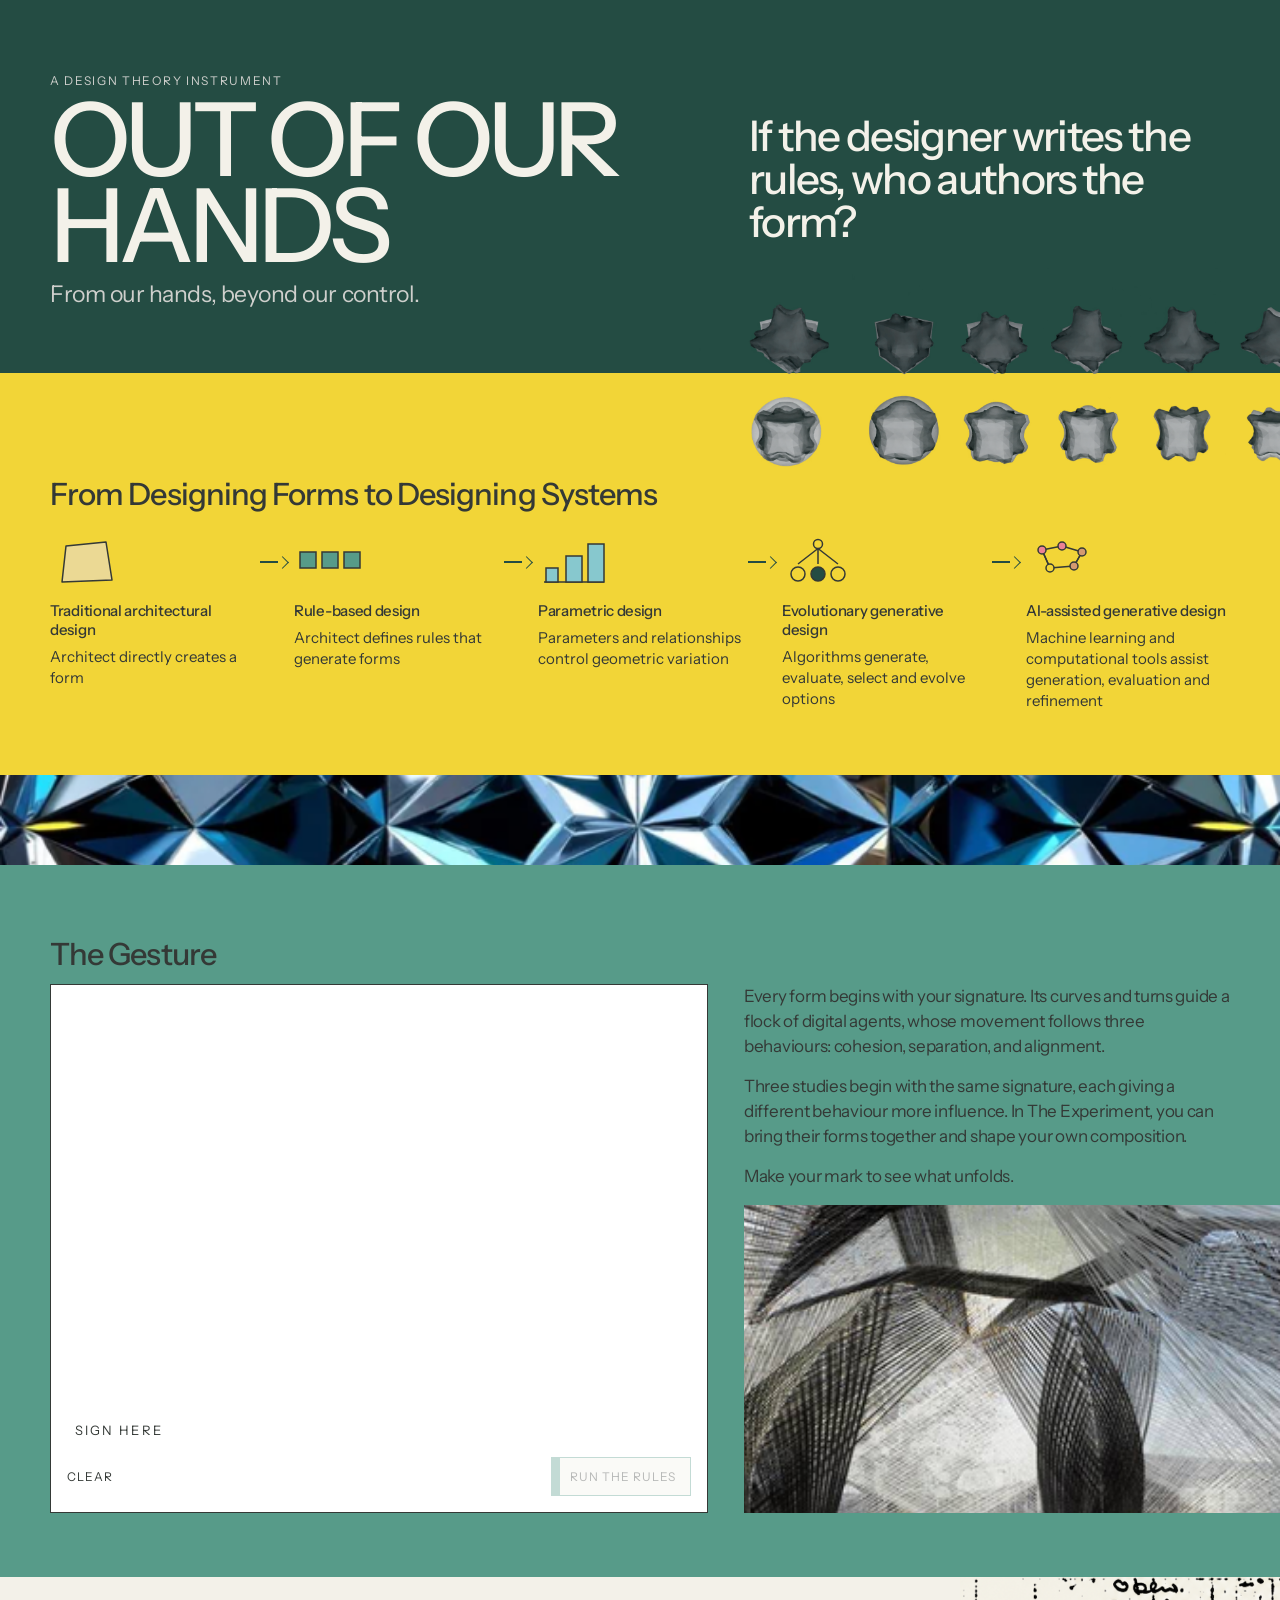
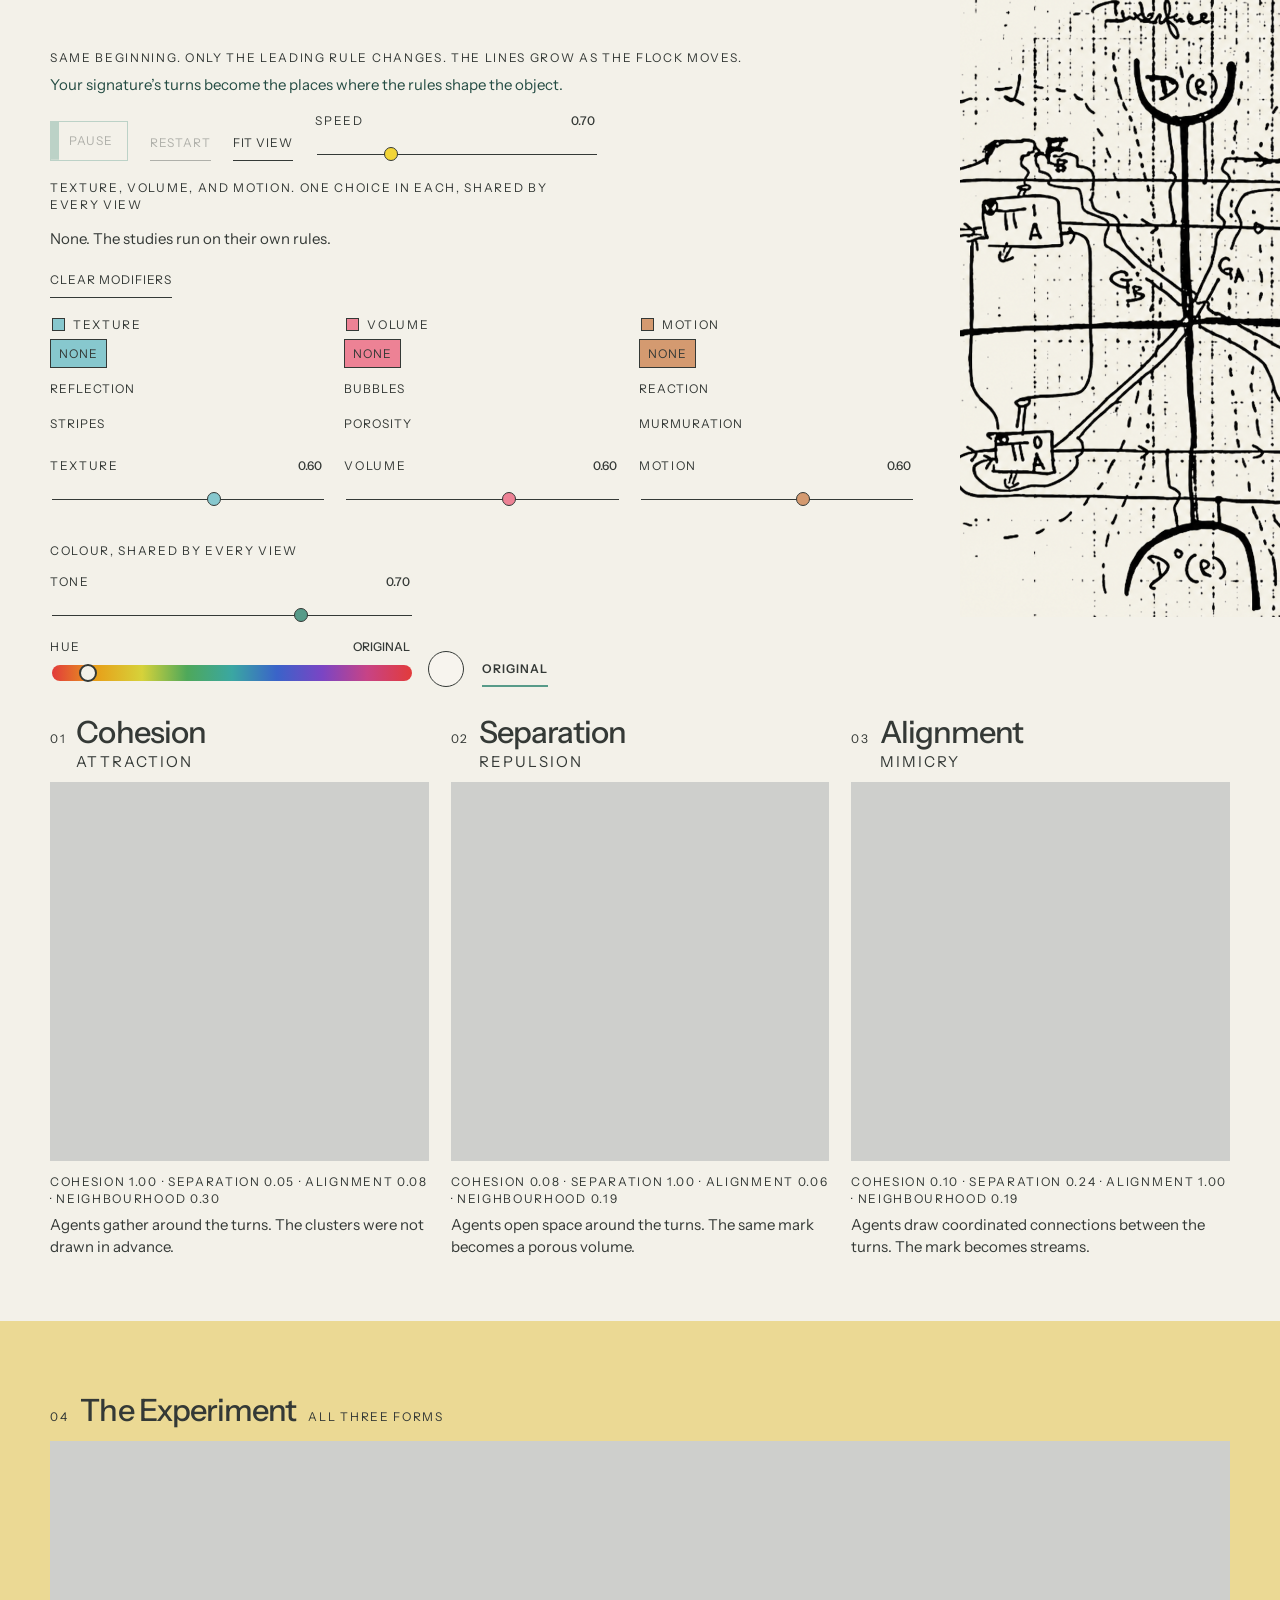
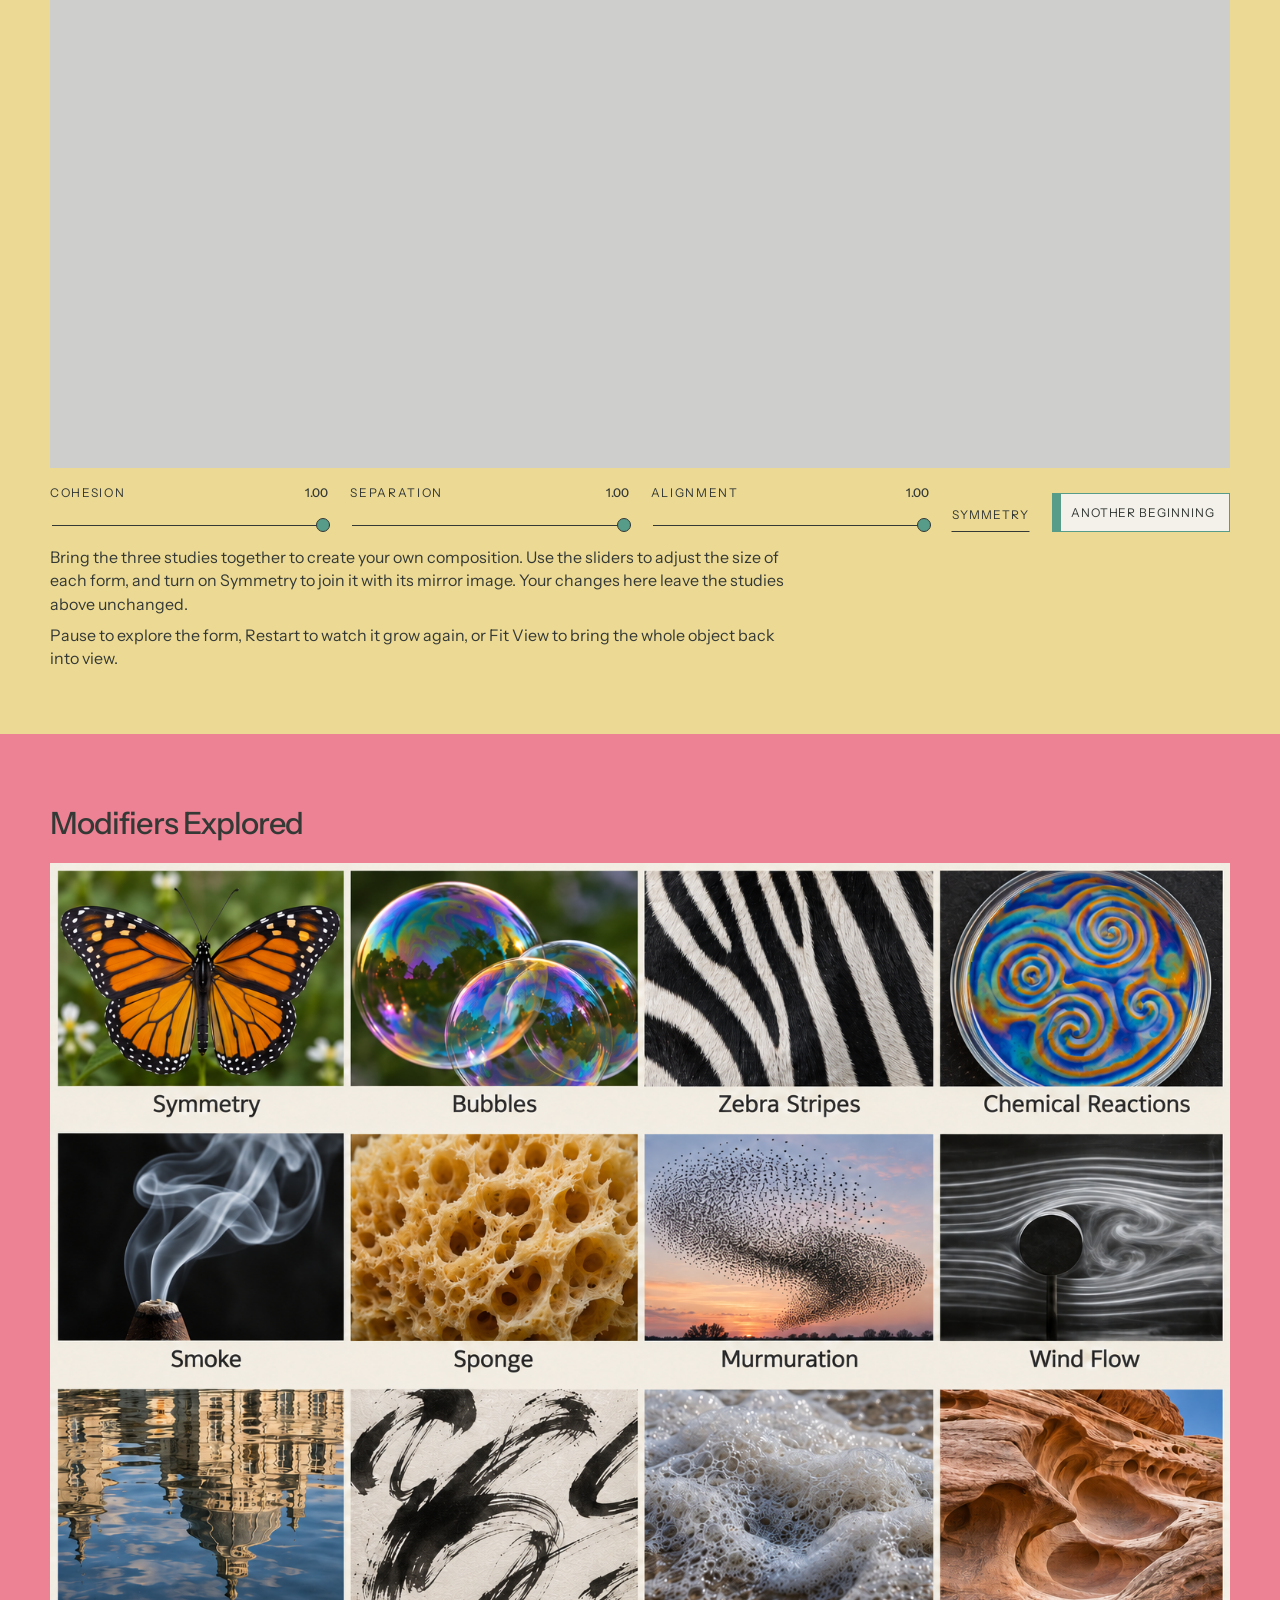
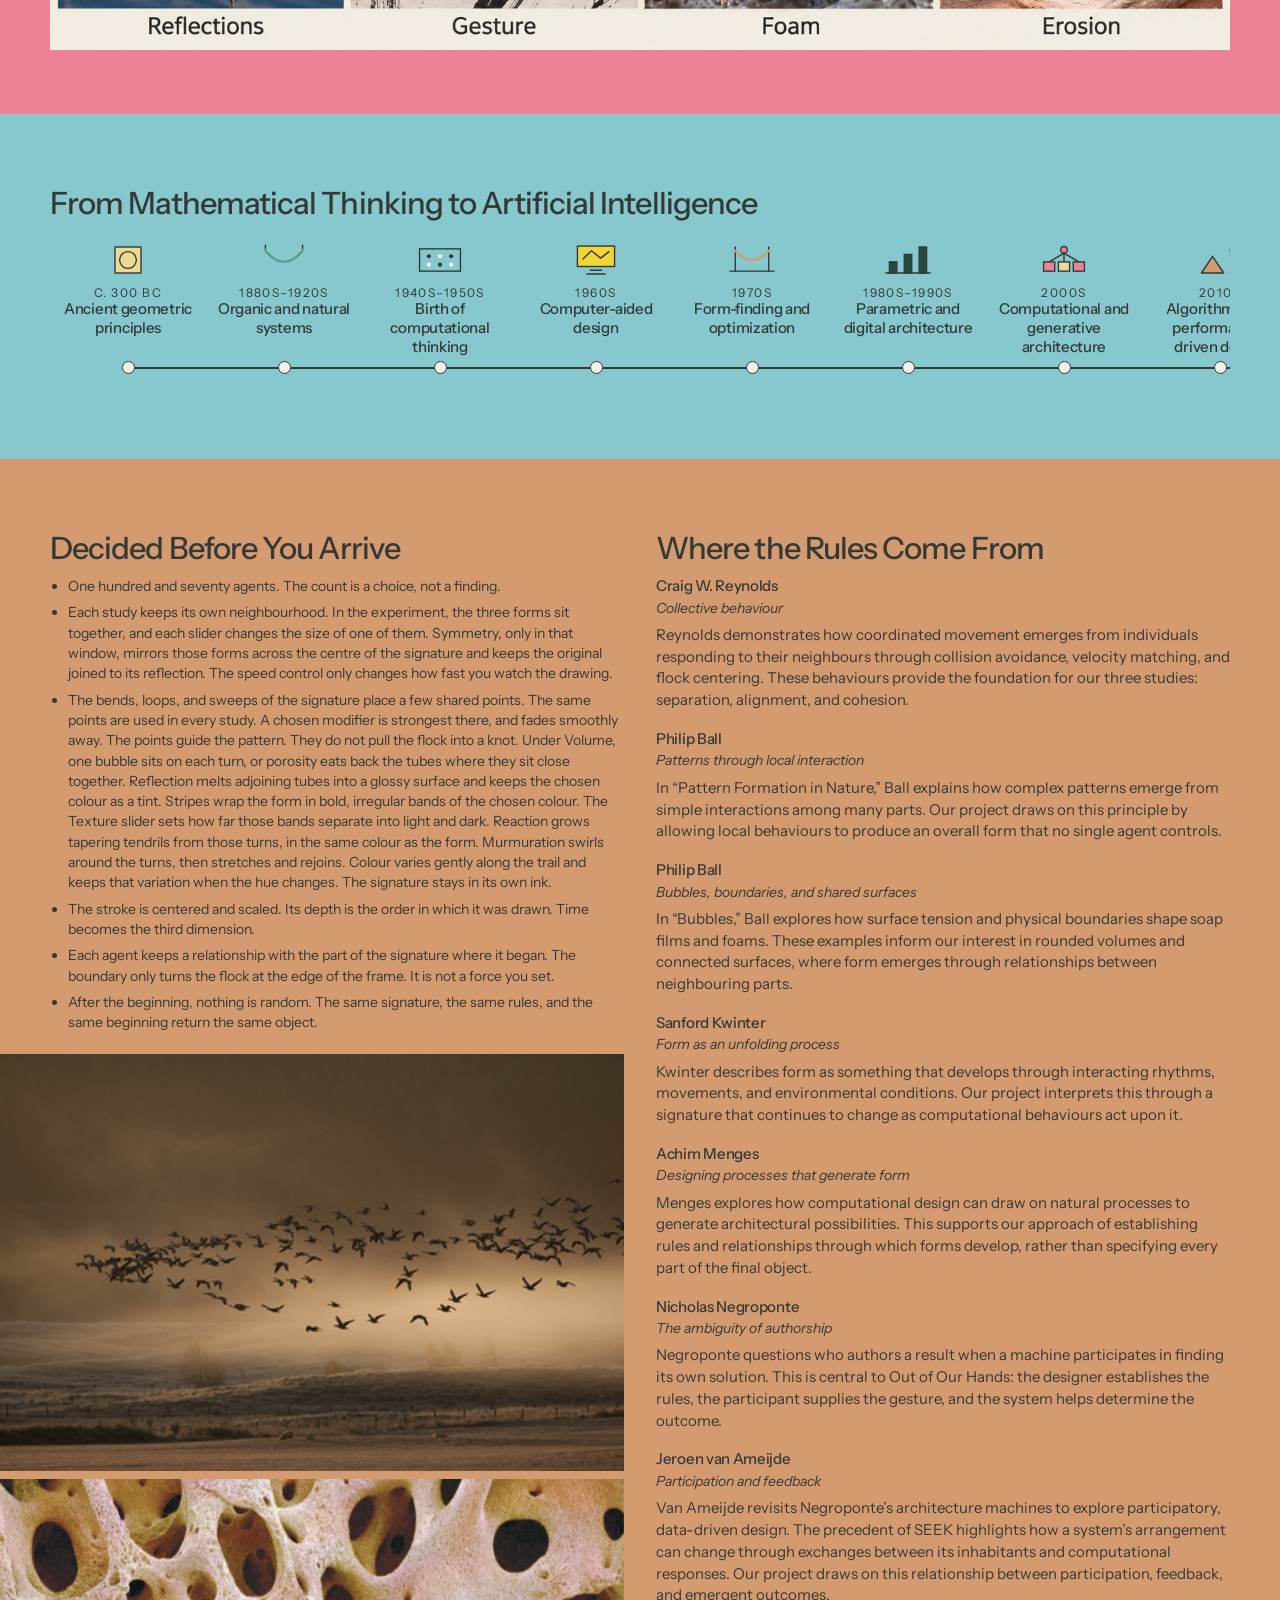
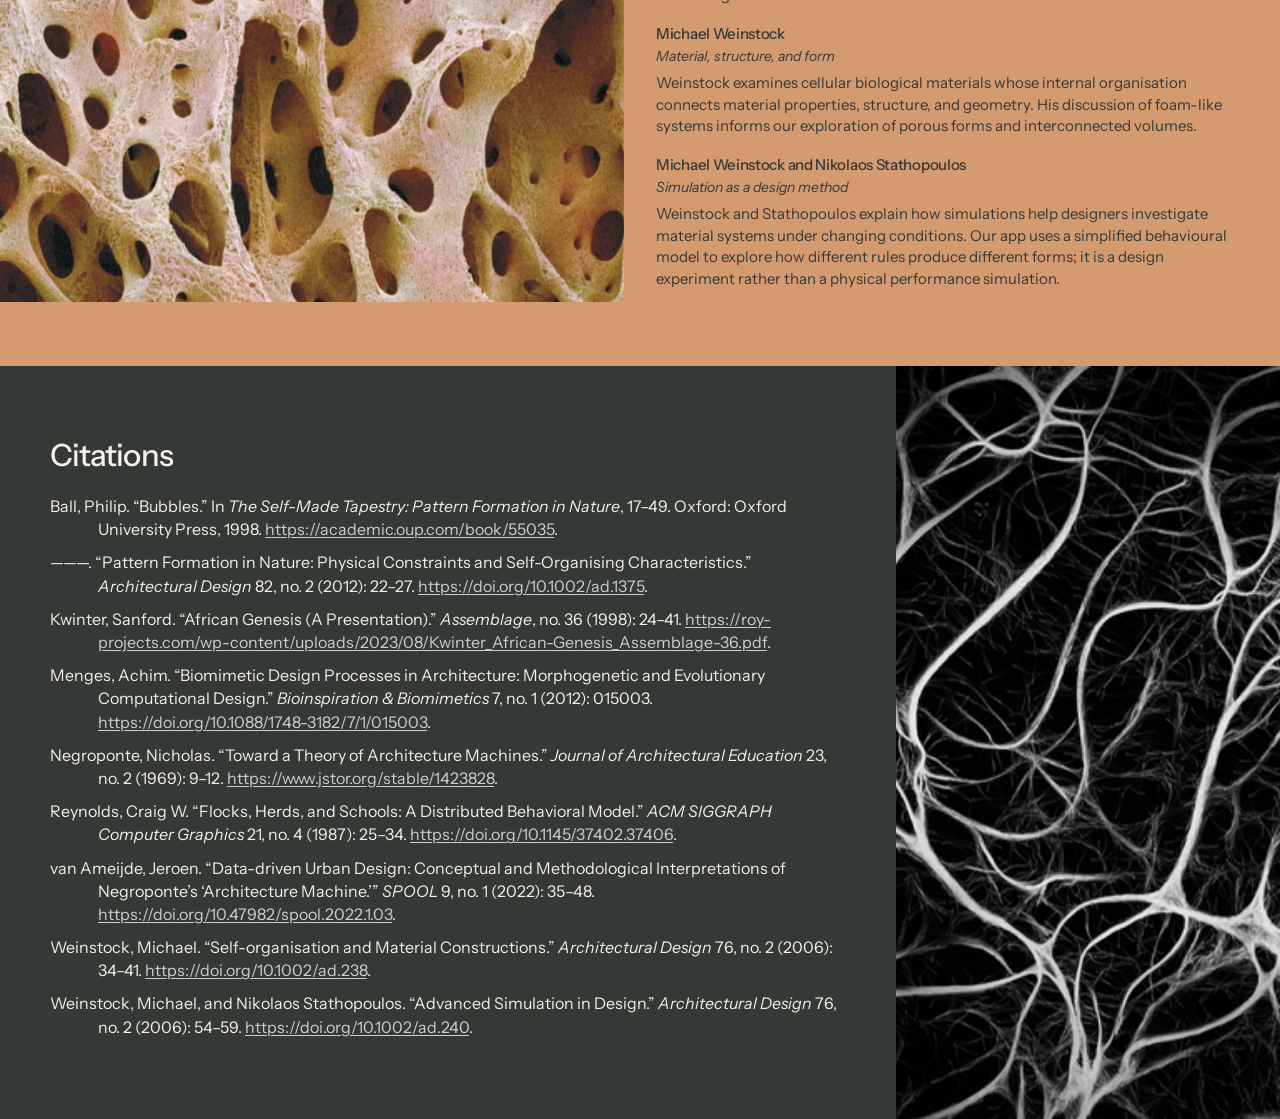
==== commit b93c6ab9: "Record the section photographs, so the citations, sources, gesture, title, and modifiers keep the im" ====
--- a/index.html
+++ b/index.html
@@ -7,7 +7,7 @@
   <link rel="preconnect" href="https://fonts.googleapis.com">
   <link rel="preconnect" href="https://fonts.gstatic.com" crossorigin>
   <link href="https://fonts.googleapis.com/css2?family=Instrument+Sans:ital,wght@0,400;0,500;0,600;1,400&display=swap" rel="stylesheet">
-  <link rel="stylesheet" href="style.css?v=turns65">
+  <link rel="stylesheet" href="style.css?v=turns78">
 </head>
 <body>
   <header>
@@ -17,6 +17,7 @@
       <p class="tagline">From our hands, beyond our control.</p>
       <p class="question">If the designer writes the rules, who authors the form?</p>
     </div>
+    <img class="membrane" src="assets/membrane-forms-transparent.png" alt="Two rows of translucent membrane forms.">
   </header>
 
   <section class="lineage" aria-labelledby="lineage-title">
@@ -79,6 +80,10 @@
     </div>
   </section>
 
+  <figure class="facet-strip">
+    <img src="assets/faceted-reflections.png" alt="A field of blue faceted reflections.">
+  </figure>
+
   <section class="intro" aria-labelledby="gesture-title">
     <h2 id="gesture-title" class="gesture-title">The Gesture</h2>
     <div class="plate">
@@ -95,6 +100,9 @@
       <p>Three studies begin with the same signature, each giving a different behaviour more influence. In The Experiment, you can bring their forms together and shape your own composition.</p>
       <p>Make your mark to see what unfolds.</p>
       <p id="status" class="status" hidden>The rules are written. They have not met a signature yet.</p>
+      <figure class="gesture-photo">
+        <img src="assets/canva-24.png" alt="A pavilion of interwoven dark fibres.">
+      </figure>
     </div>
   </section>
 
@@ -168,6 +176,7 @@
         <button id="hue-original" type="button" aria-pressed="true">Original</button>
       </div>
     </div>
+    <img class="pask" src="assets/pask-diagram-chalk.png" alt="A hand-drawn diagram of linked boxes, loops, and a central cross.">
     <div class="study-grid">
       <article>
         <header>
@@ -458,6 +467,10 @@
         <li>Each agent keeps a relationship with the part of the signature where it began. The boundary only turns the flock at the edge of the frame. It is not a force you set.</li>
         <li>After the beginning, nothing is random. The same signature, the same rules, and the same beginning return the same object.</li>
       </ul>
+      <div class="rules-figures">
+        <img src="assets/canva-23.png" alt="A flock of birds crossing a pale field under a dark sky.">
+        <img src="assets/porous-bone-cropped.png" alt="Porous bone, a pale lattice of irregular openings.">
+      </div>
     </section>
     <section class="research">
       <h2>Where the Rules Come From</h2>
@@ -510,6 +523,7 @@
   </footer>
 
   <section class="citations" aria-labelledby="citations-title">
+    <div class="citations-copy">
       <h2 id="citations-title">Citations</h2>
       <ol class="bibliography">
         <li>Ball, Philip. “Bubbles.” In <em>The Self-Made Tapestry: Pattern Formation in Nature</em>, 17–49. Oxford: Oxford University Press, 1998. <a href="https://academic.oup.com/book/55035">https://academic.oup.com/book/55035</a>.</li>
@@ -522,6 +536,10 @@
         <li>Weinstock, Michael. “Self-organisation and Material Constructions.” <em>Architectural Design</em> 76, no. 2 (2006): 34–41. <a href="https://doi.org/10.1002/ad.238">https://doi.org/10.1002/ad.238</a>.</li>
         <li>Weinstock, Michael, and Nikolaos Stathopoulos. “Advanced Simulation in Design.” <em>Architectural Design</em> 76, no. 2 (2006): 54–59. <a href="https://doi.org/10.1002/ad.240">https://doi.org/10.1002/ad.240</a>.</li>
       </ol>
+    </div>
+    <figure class="citations-panel">
+      <img src="assets/canva-19.png" alt="A branching network of pale filaments on a black field.">
+    </figure>
   </section>
 
   <script type="importmap">
--- a/style.css
+++ b/style.css
@@ -86,6 +86,7 @@
 }
 
 body > header {
+  z-index: 1;
   padding: 72px 0 64px;
   border-bottom: 0;
   background: var(--deep-forest);
@@ -153,6 +154,51 @@
   line-height: 1.02;
 }
 
+body > header .kicker,
+body > header h1,
+body > header .tagline,
+body > header .question {
+  position: relative;
+  z-index: 2;
+}
+
+.membrane {
+  --q: calc(48px + (100% - 48px) * 0.575);
+  --reach: calc((100vw + 100%) / 2 - var(--q));
+  --w: calc(var(--reach) / 0.763);
+  position: absolute;
+  z-index: 1;
+  left: calc(var(--q) - 0.0723 * var(--w));
+  bottom: calc(var(--w) * -0.154);
+  width: var(--w);
+  height: auto;
+  pointer-events: none;
+  background: none;
+  border: 0;
+  border-radius: 0;
+  box-shadow: none;
+}
+
+.facet-strip {
+  margin: 0;
+  width: 100%;
+  height: 90px;
+  overflow: hidden;
+  border: 0;
+  border-radius: 0;
+}
+
+.facet-strip img {
+  display: block;
+  width: 100%;
+  height: 100%;
+  object-fit: cover;
+  object-position: center;
+  border: 0;
+  border-radius: 0;
+  box-shadow: none;
+}
+
 .intro {
   display: grid;
   grid-template-columns: 1.15fr 0.85fr;
@@ -170,7 +216,34 @@
 
 .intro .plate { grid-column: 1; grid-row: 2; }
 
-.intro .argument { grid-column: 2; grid-row: 2; }
+.intro .argument {
+  grid-column: 2;
+  grid-row: 2;
+  display: flex;
+  flex-direction: column;
+  min-height: 100%;
+}
+
+.gesture-photo {
+  margin: auto 0 0;
+  padding-top: 40px;
+  width: calc(100% + max(20px, (100vw - 1180px) / 2));
+  overflow: hidden;
+}
+
+.gesture-photo img {
+  display: block;
+  width: 100%;
+  height: auto;
+  aspect-ratio: 2 / 1;
+  object-fit: cover;
+  object-position: 62% 46%;
+  transform: scale(1.7);
+  transform-origin: 62% 46%;
+  border: 0;
+  border-radius: 0;
+  box-shadow: none;
+}
 
 .plate {
   position: relative;
@@ -262,6 +335,34 @@
   padding: 72px 0 64px;
   background: var(--chalk);
   color: var(--charcoal);
+}
+
+.studies > :not(.pask) {
+  position: relative;
+  z-index: 1;
+}
+
+.studies > .section-label,
+.studies > .turn-note,
+.studies > .transport,
+.studies > .modifiers {
+  max-width: 73%;
+}
+
+.pask {
+  position: absolute;
+  z-index: 0;
+  top: 0;
+  right: calc((100% - 100vw) / 2 - 15vw);
+  width: 40vw;
+  height: 640px;
+  object-fit: cover;
+  object-position: 64% 6%;
+  pointer-events: none;
+  border: 0;
+  border-radius: 0;
+  box-shadow: none;
+  background: transparent;
 }
 
 .section-label { margin-bottom: 14px; }
@@ -667,13 +768,44 @@
 
 footer {
   display: grid;
-  grid-template-columns: 1fr 1fr;
+  grid-template-columns: minmax(0, 1fr) minmax(0, 1fr);
   gap: 32px;
+  width: 100%;
   padding: 72px 0 64px;
   border-top: 0;
-  margin-top: 0;
+  margin: 0;
   background: var(--terracotta);
   color: var(--charcoal);
+}
+
+footer::before {
+  left: 0;
+  width: 100%;
+}
+
+footer > section:first-child {
+  padding-left: max(20px, calc((100vw - 1180px) / 2));
+}
+
+.research {
+  padding-right: max(20px, calc((100vw - 1180px) / 2));
+}
+
+.rules-figures {
+  display: flex;
+  flex-direction: column;
+  gap: 8px;
+  margin: 22px 0 0 calc(-1 * max(20px, (100vw - 1180px) / 2));
+  width: calc(100% + max(20px, (100vw - 1180px) / 2));
+}
+
+.rules-figures img {
+  display: block;
+  width: 100%;
+  height: auto;
+  border: 0;
+  border-radius: 0;
+  box-shadow: none;
 }
 
 footer h2 { margin: 0 0 10px; }
@@ -711,11 +843,45 @@
 .research article p:last-child { margin-top: 6px; }
 
 .citations {
-  margin-top: 0;
-  padding: 72px 0 80px;
+  width: 100%;
+  margin: 0;
+  padding: 0;
   border-top: 0;
+  display: grid;
+  grid-template-columns: minmax(0, 7fr) minmax(0, 3fr);
+  align-items: stretch;
   background: var(--charcoal);
   color: var(--chalk);
+}
+
+.citations::before {
+  left: 0;
+  width: 100%;
+}
+
+.citations-copy {
+  padding: 72px 56px 80px max(20px, calc((100vw - 1180px) / 2));
+}
+
+.citations .bibliography { max-width: none; }
+
+.citations-panel {
+  position: relative;
+  margin: 0;
+  min-height: 100%;
+  overflow: hidden;
+}
+
+.citations-panel img {
+  position: absolute;
+  inset: 0;
+  width: 100%;
+  height: 100%;
+  object-fit: cover;
+  object-position: center;
+  border: 0;
+  border-radius: 0;
+  box-shadow: none;
 }
 
 .citations h2,
@@ -746,7 +912,7 @@
 
 .lineage {
   margin-top: 0;
-  padding: 72px 0 64px;
+  padding: 104px 0 64px;
   background: var(--sunflower);
   color: var(--charcoal);
 }
@@ -1041,6 +1207,11 @@
     grid-row: auto;
   }
 
+  .gesture-photo {
+    width: 100%;
+    padding-top: 28px;
+  }
+
   .mast { grid-template-columns: 1fr; }
   .question {
     grid-column: 1;
@@ -1048,7 +1219,34 @@
     max-width: 12em;
     margin: 18px 0 0;
   }
+  .membrane {
+    position: relative;
+    left: auto;
+    bottom: auto;
+    width: min(220px, 62%);
+    margin: 16px 0 0;
+  }
   .plate { min-height: 380px; }
+
+  .facet-strip { height: 52px; }
+
+  .studies > .section-label,
+  .studies > .turn-note,
+  .studies > .transport,
+  .studies > .modifiers {
+    max-width: none;
+  }
+
+  .pask {
+    position: static;
+    display: block;
+    width: 100%;
+    height: auto;
+    margin: 4px 0 28px;
+    object-fit: contain;
+    object-position: center;
+    right: auto;
+  }
   .experiment-view { aspect-ratio: 4 / 5; }
 
   body > header,
@@ -1063,4 +1261,18 @@
     padding-top: 48px;
     padding-bottom: 48px;
   }
-}
+
+  .citations {
+    grid-template-columns: 1fr;
+    padding: 0;
+  }
+
+  .citations-copy { padding: 48px 20px 32px; }
+
+  .citations-panel {
+    height: 62vw;
+    min-height: 220px;
+  }
+
+  .research { padding-left: 20px; }
+}
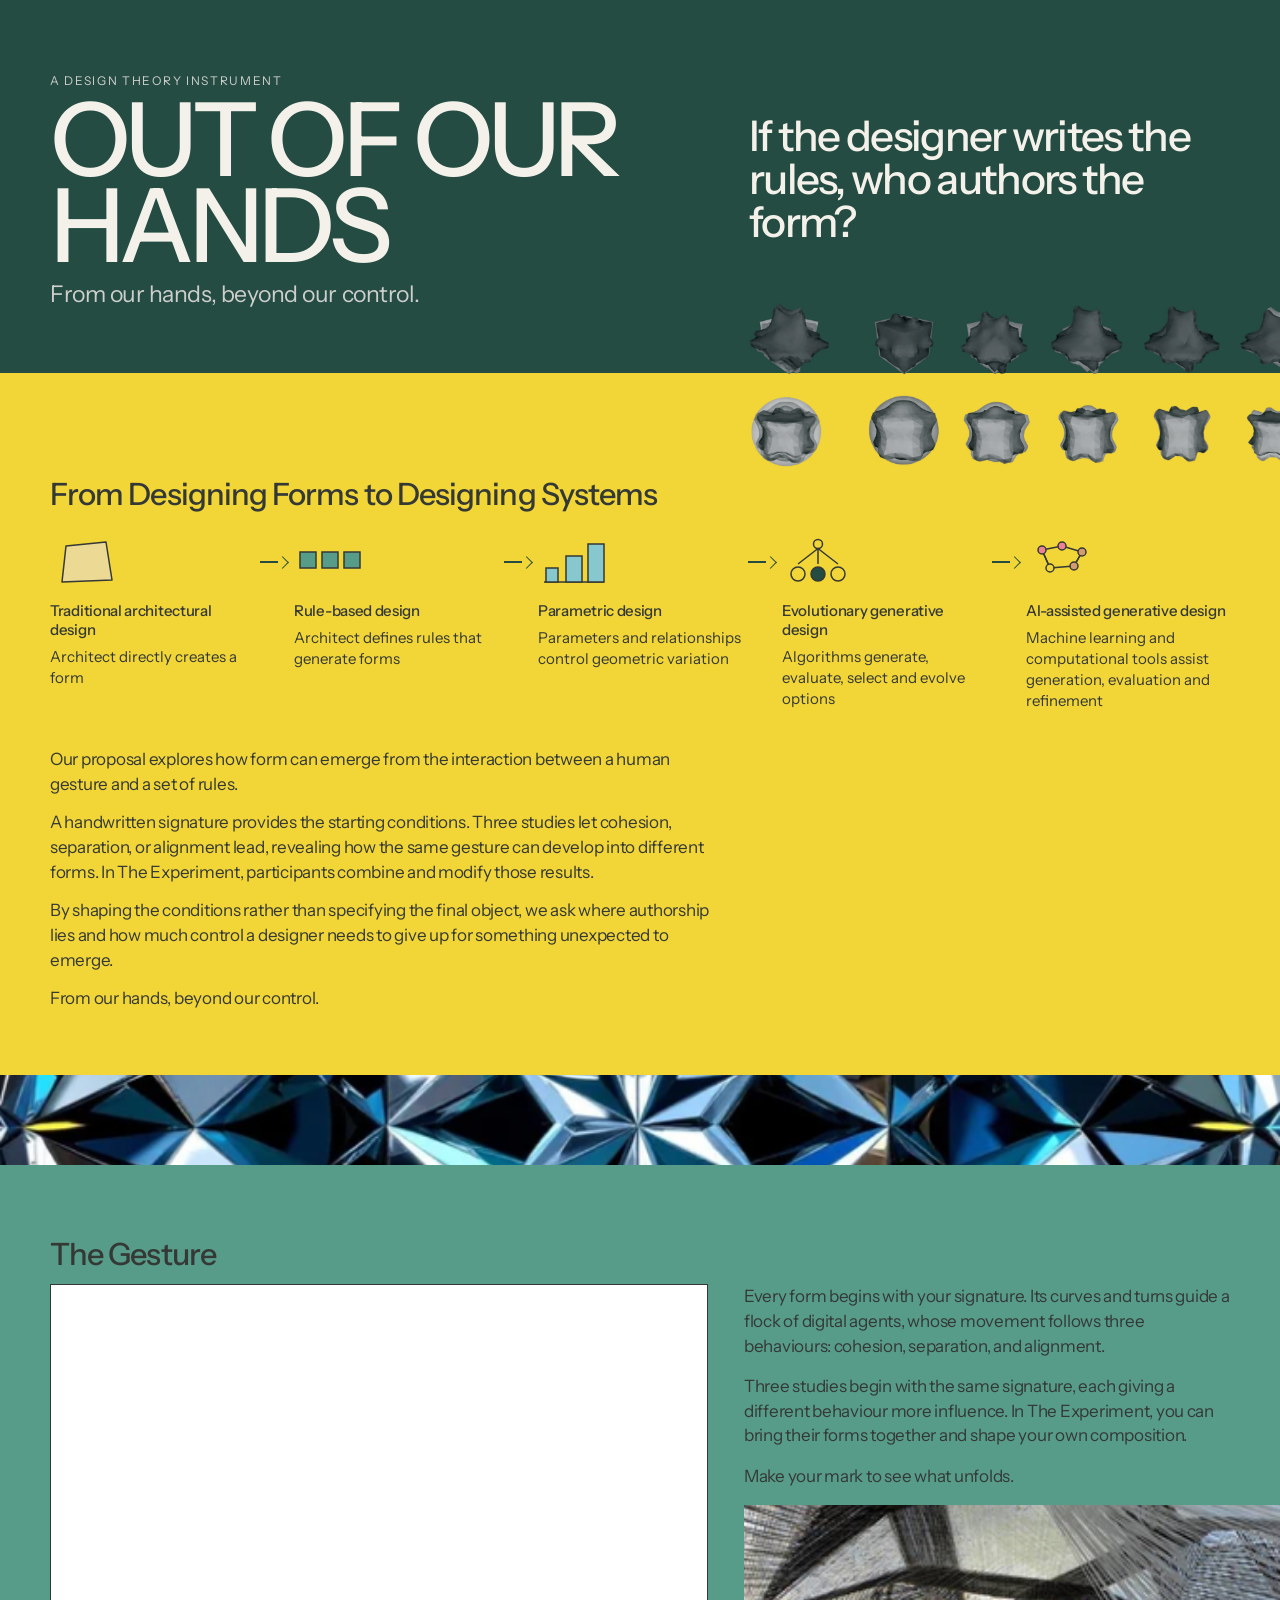
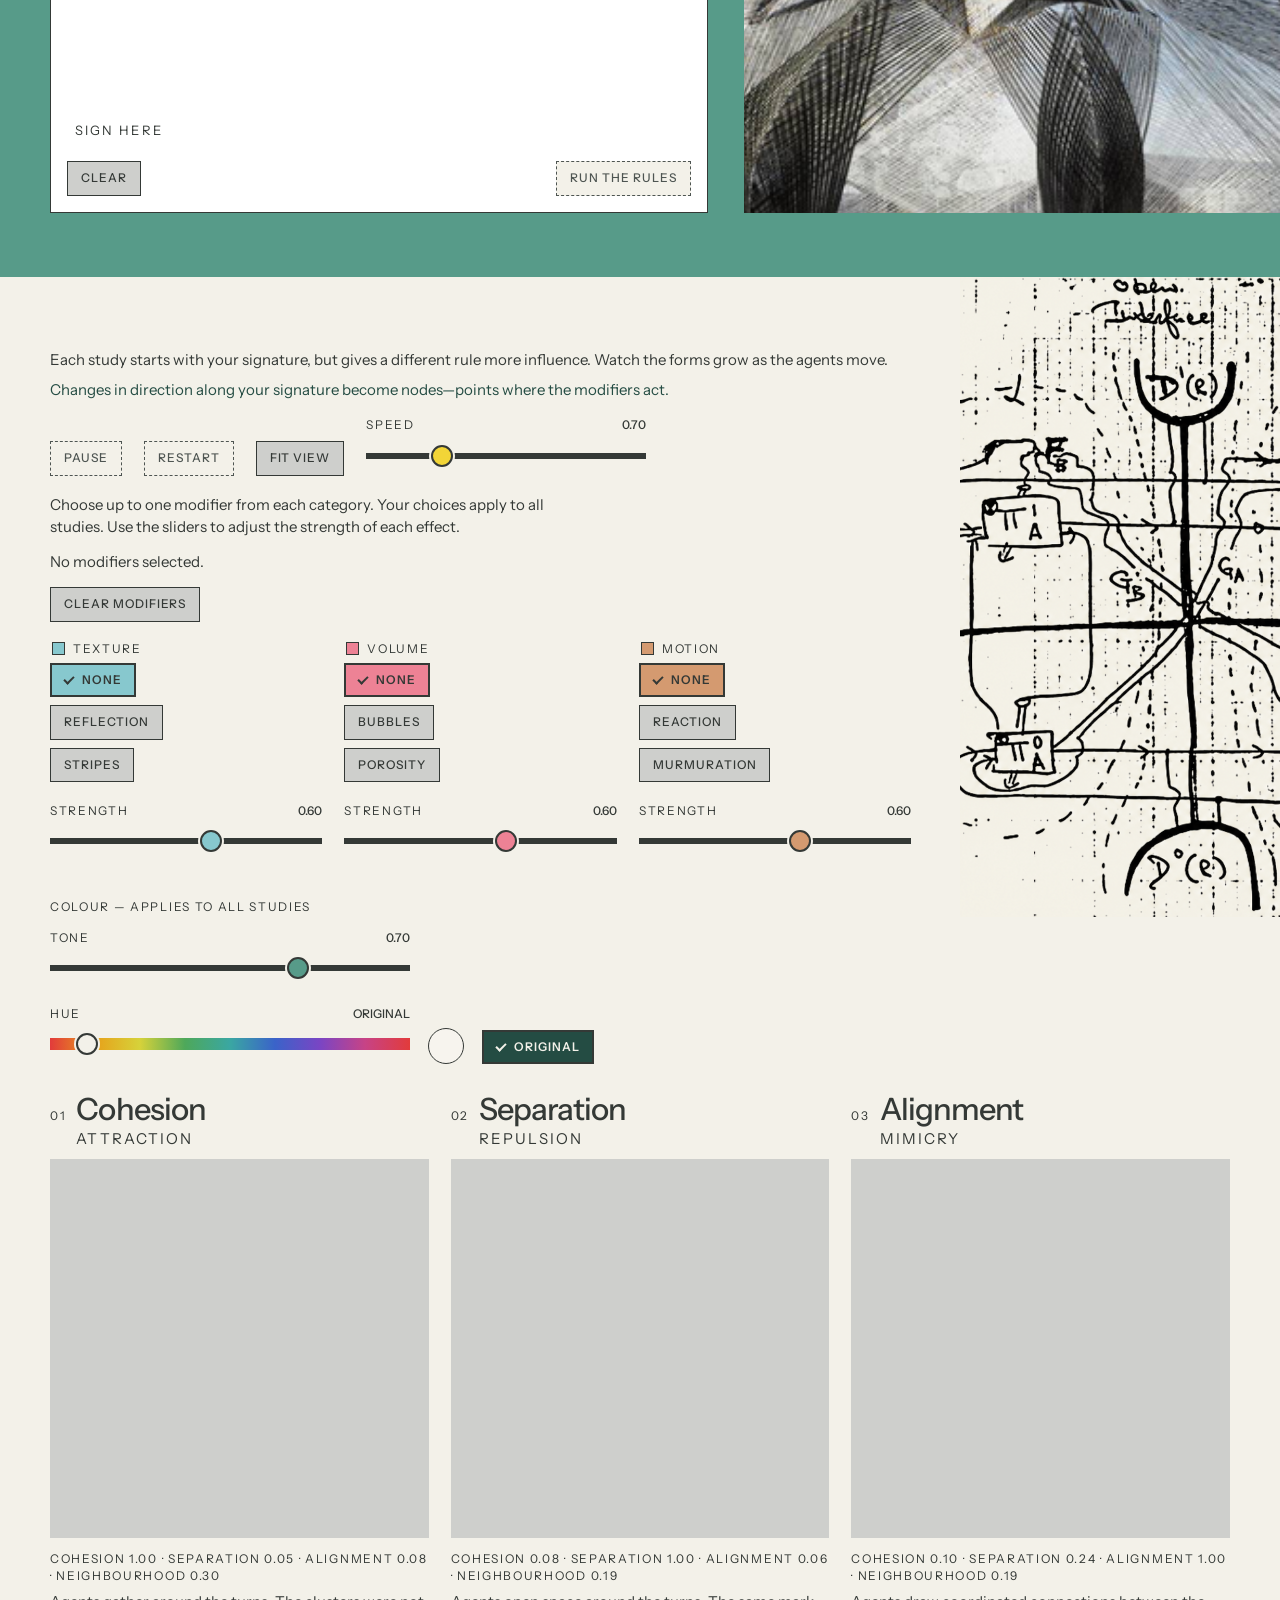
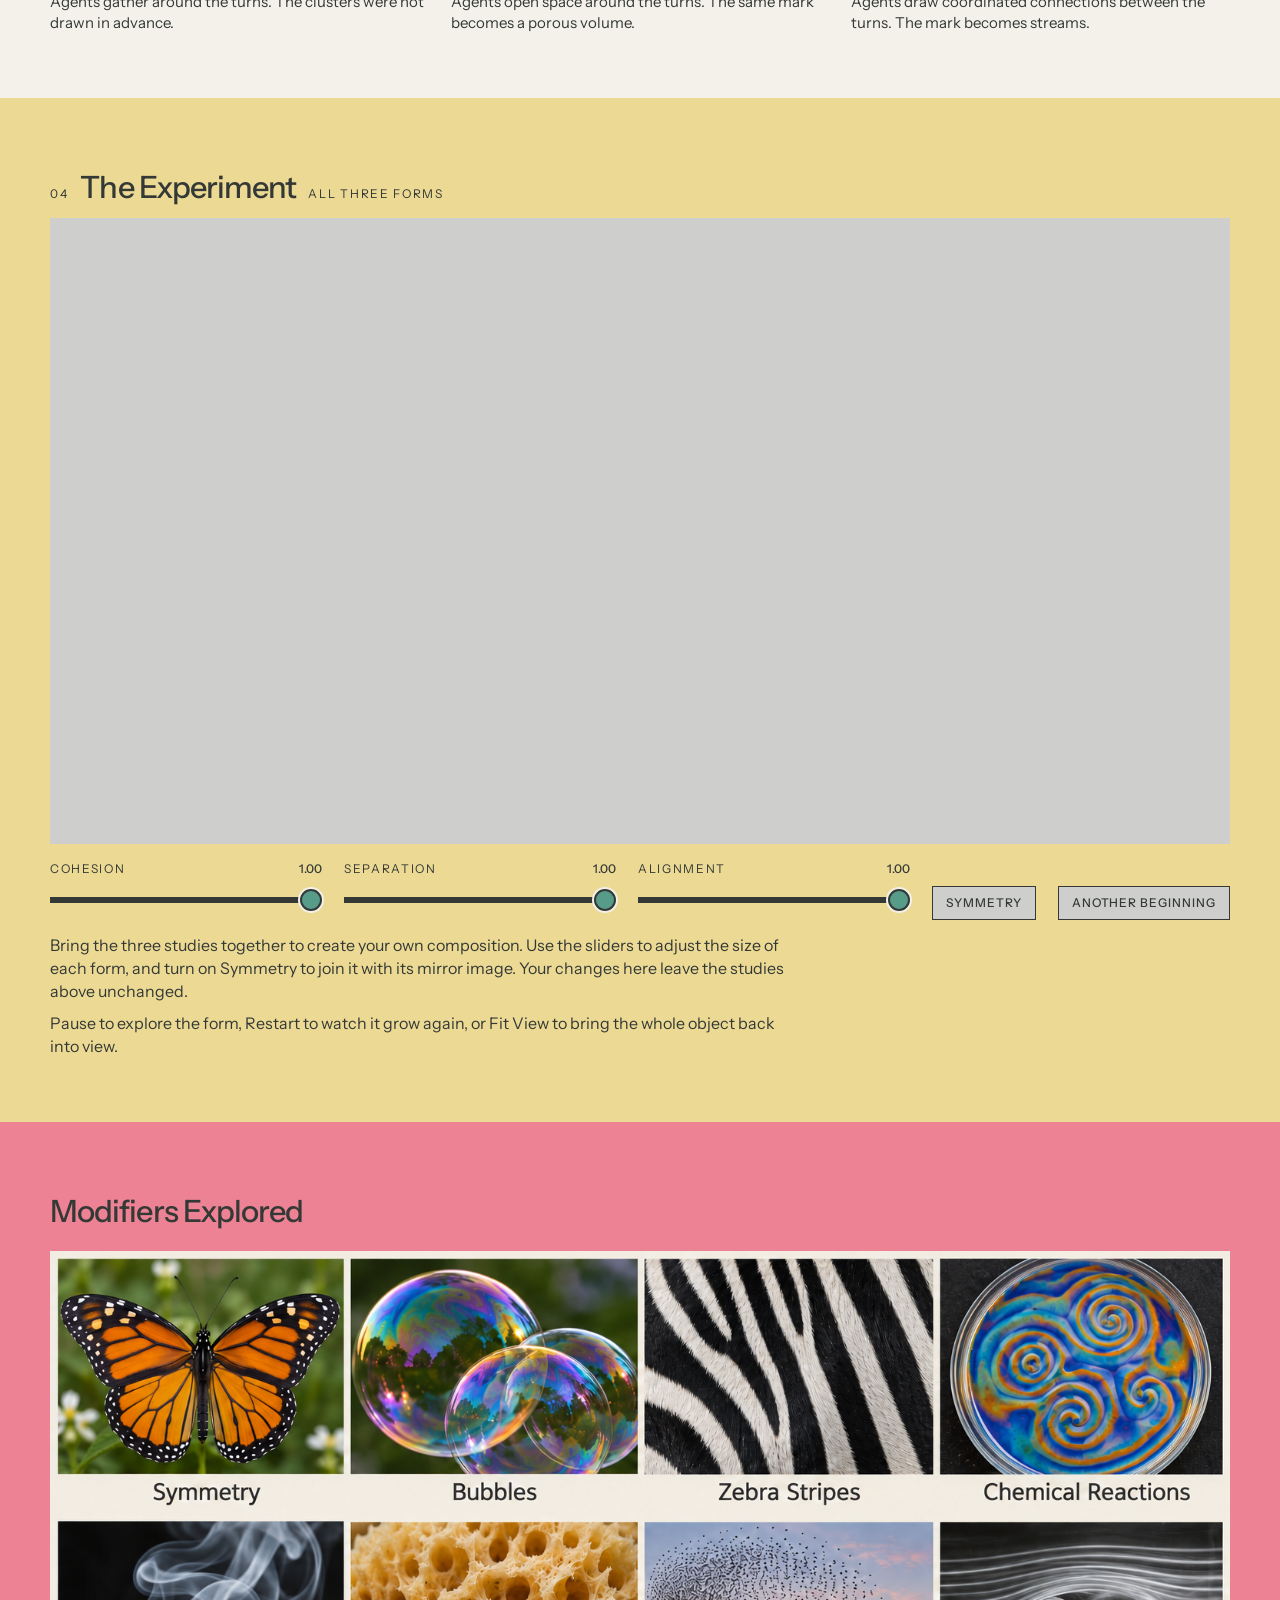
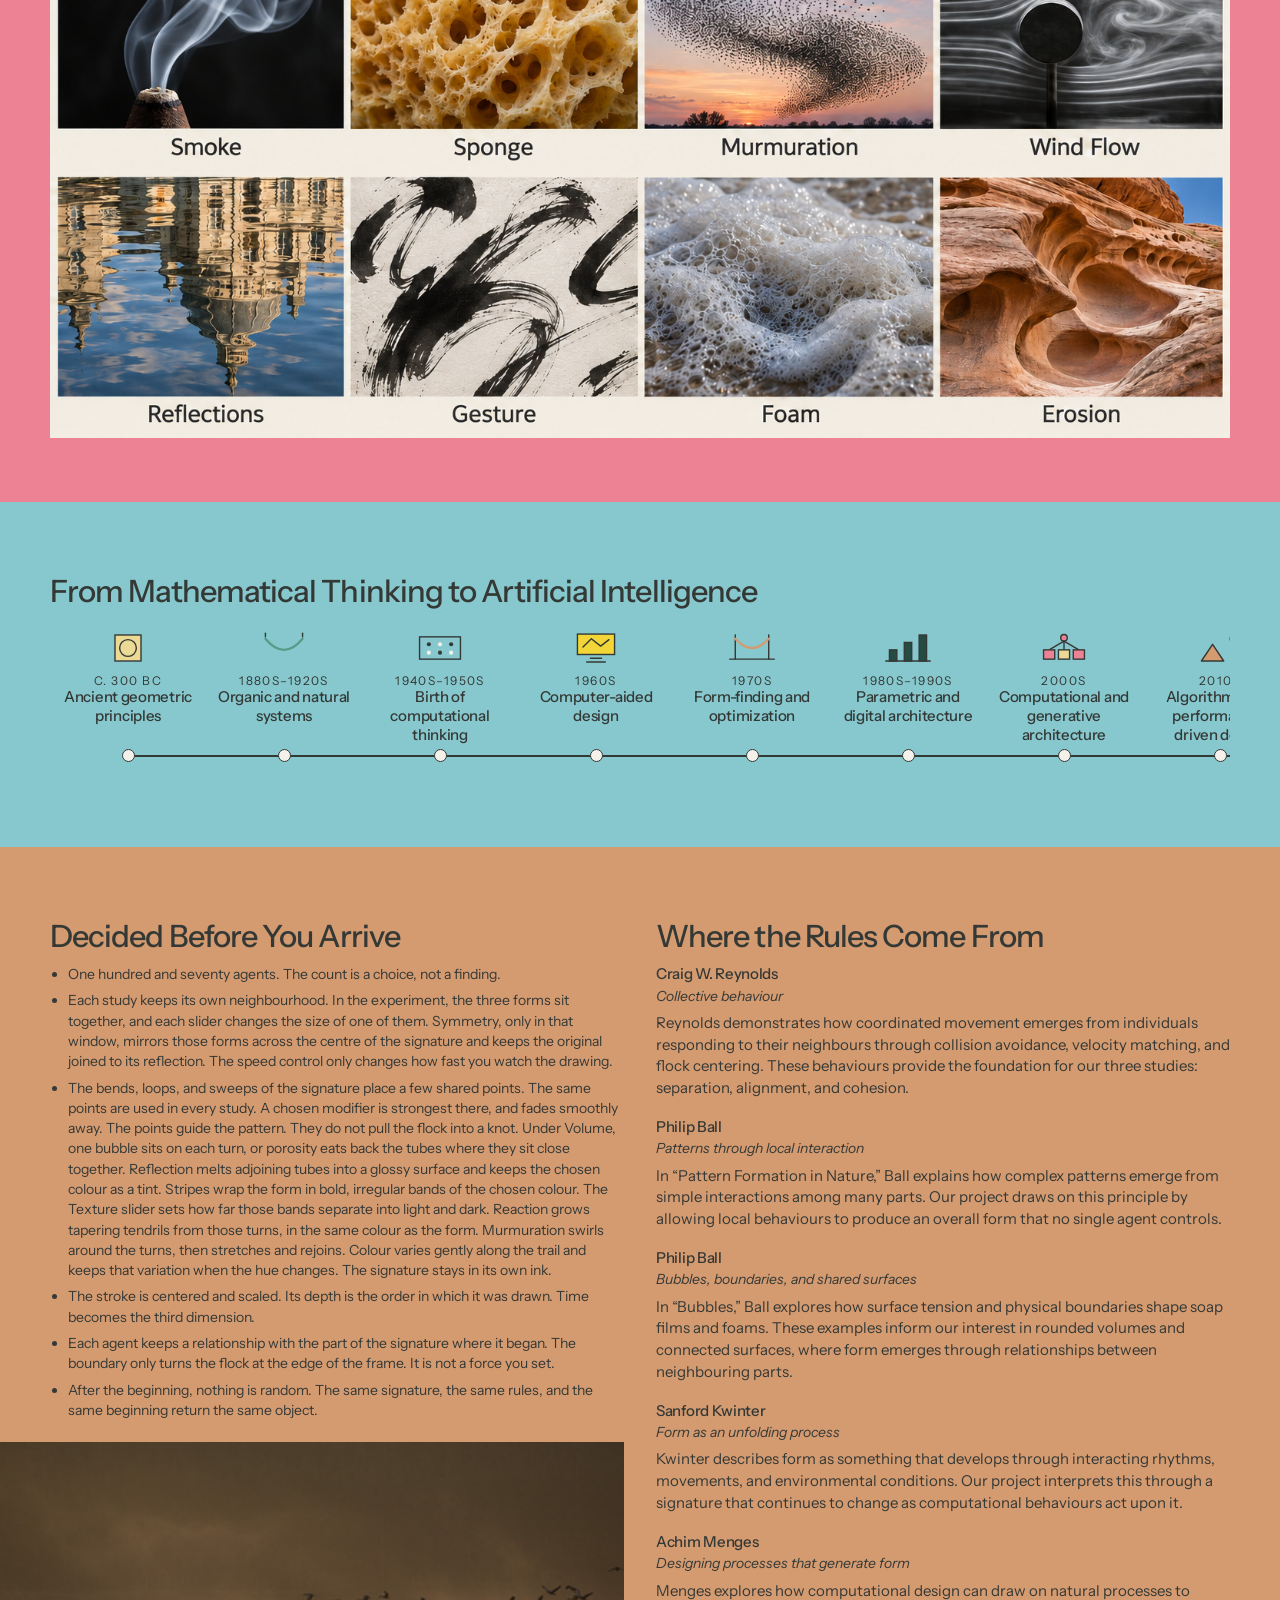
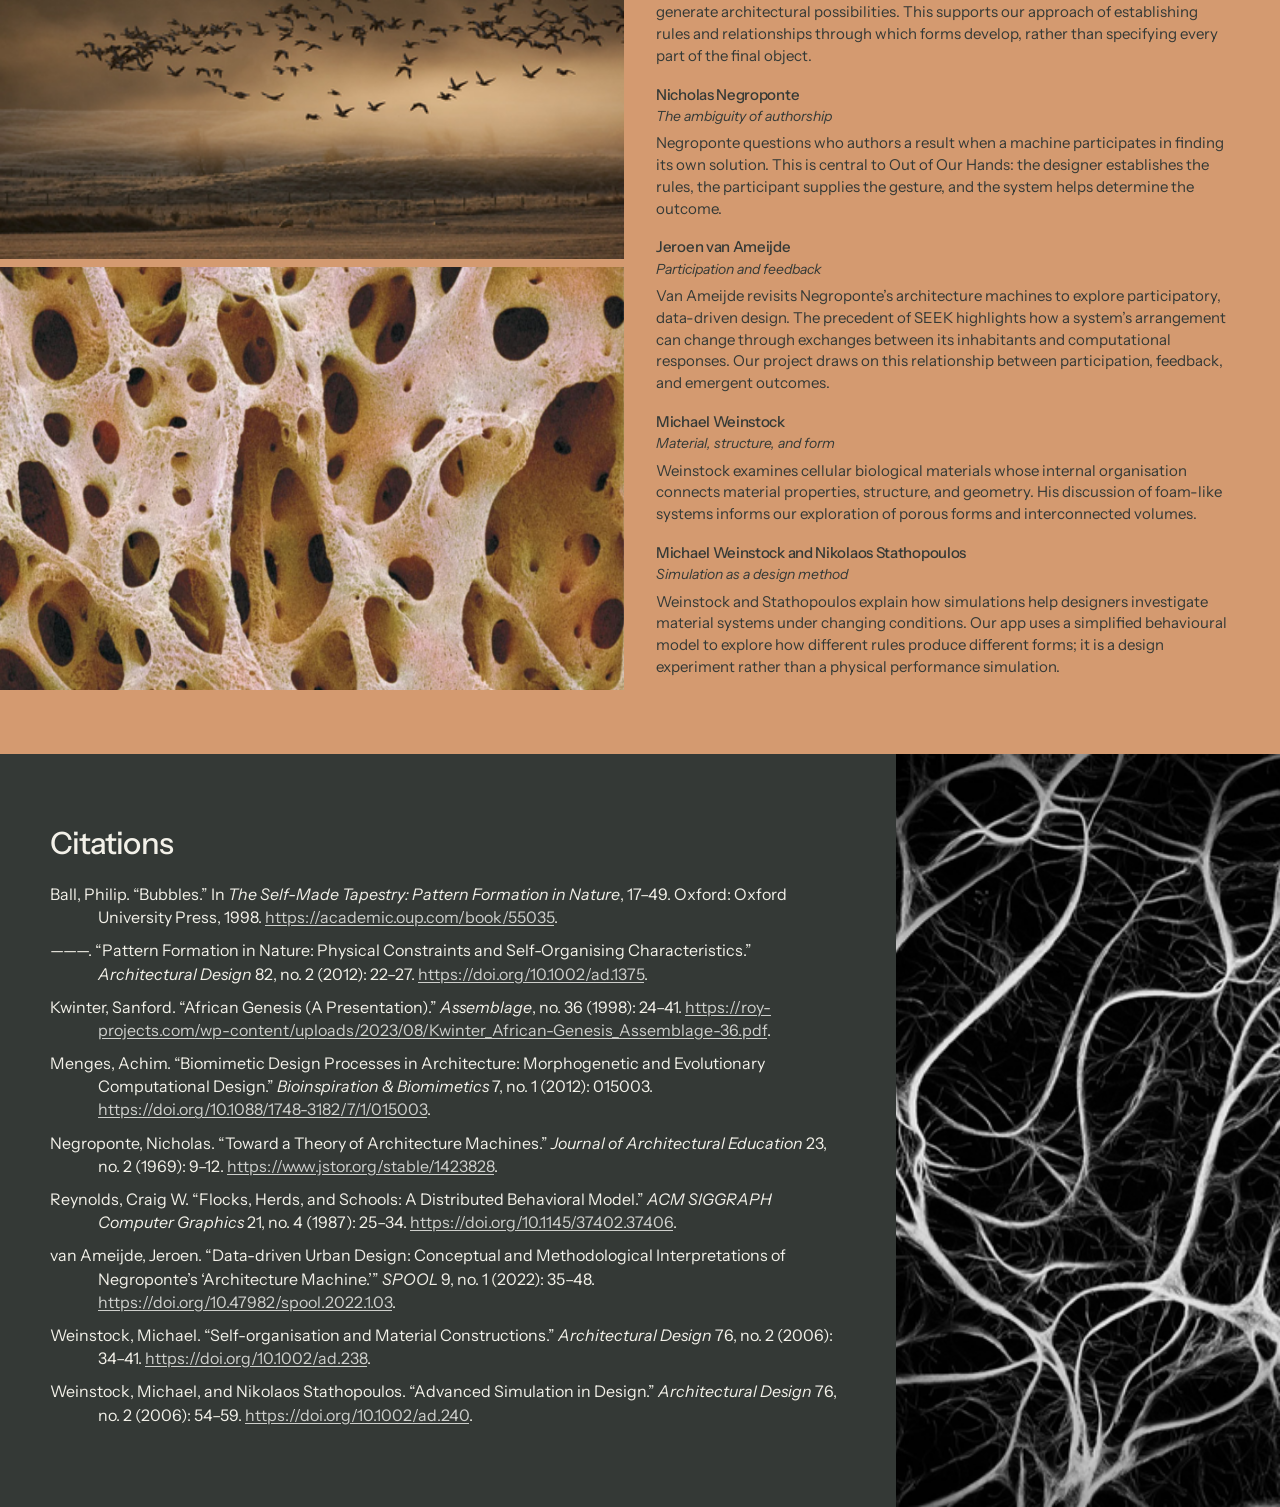
==== commit 70a9ba7a: "Publish the current instrument, so the proposal, study copy, and clearer controls stay with the phot" ====
--- a/index.html
+++ b/index.html
@@ -7,7 +7,7 @@
   <link rel="preconnect" href="https://fonts.googleapis.com">
   <link rel="preconnect" href="https://fonts.gstatic.com" crossorigin>
   <link href="https://fonts.googleapis.com/css2?family=Instrument+Sans:ital,wght@0,400;0,500;0,600;1,400&display=swap" rel="stylesheet">
-  <link rel="stylesheet" href="style.css?v=turns78">
+  <link rel="stylesheet" href="style.css?v=turns81">
 </head>
 <body>
   <header>
@@ -78,6 +78,12 @@
         <p>Machine learning and computational tools assist generation, evaluation and refinement</p>
       </article>
     </div>
+    <div class="proposal">
+      <p>Our proposal explores how form can emerge from the interaction between a human gesture and a set of rules.</p>
+      <p>A handwritten signature provides the starting conditions. Three studies let cohesion, separation, or alignment lead, revealing how the same gesture can develop into different forms. In The Experiment, participants combine and modify those results.</p>
+      <p>By shaping the conditions rather than specifying the final object, we ask where authorship lies and how much control a designer needs to give up for something unexpected to emerge.</p>
+      <p>From our hands, beyond our control.</p>
+    </div>
   </section>
 
   <figure class="facet-strip">
@@ -107,8 +113,8 @@
   </section>
 
   <section id="studies" class="studies" aria-label="Three interpretations">
-    <p class="section-label">Same beginning. Only the leading rule changes. The lines grow as the flock moves.</p>
-    <p class="turn-note">Your signature’s turns become the places where the rules shape the object.</p>
+    <p class="study-lead">Each study starts with your signature, but gives a different rule more influence. Watch the forms grow as the agents move.</p>
+    <p class="turn-note">Changes in direction along your signature become nodes—points where the modifiers act.</p>
     <div class="transport">
       <button id="pause" type="button" aria-pressed="false" disabled>Pause</button>
       <button id="restart" type="button" disabled>Restart</button>
@@ -121,8 +127,8 @@
     <div class="modifiers">
       <div class="modifier-head">
         <div>
-          <p class="section-label">Texture, volume, and motion. One choice in each, shared by every view</p>
-          <p id="modifier-note" class="modifier-note">None. The studies run on their own rules.</p>
+          <p class="study-lead">Choose up to one modifier from each category. Your choices apply to all studies. Use the sliders to adjust the strength of each effect.</p>
+          <p id="modifier-note" class="modifier-note">No modifiers selected.</p>
           <div class="modifier-tools">
             <button id="clear-modifiers" type="button">Clear modifiers</button>
           </div>
@@ -135,7 +141,7 @@
           <button type="button" data-category="texture" data-modifier="reflection" role="radio" aria-checked="false">Reflection</button>
           <button type="button" data-category="texture" data-modifier="stripes" role="radio" aria-checked="false">Stripes</button>
           <label class="speed">
-            <span>Texture <b id="texture-val">0.60</b></span>
+            <span>Strength <b id="texture-val">0.60</b></span>
             <input id="texture-strength" data-strength="texture" type="range" min="0" max="1" step="0.01" value="0.6" aria-label="Texture strength">
           </label>
         </fieldset>
@@ -145,7 +151,7 @@
           <button type="button" data-category="volume" data-modifier="bubbles" role="radio" aria-checked="false">Bubbles</button>
           <button type="button" data-category="volume" data-modifier="porosity" role="radio" aria-checked="false">Porosity</button>
           <label class="speed">
-            <span>Volume <b id="volume-val">0.60</b></span>
+            <span>Strength <b id="volume-val">0.60</b></span>
             <input id="volume-strength" data-strength="volume" type="range" min="0" max="1" step="0.01" value="0.6" aria-label="Volume strength">
           </label>
         </fieldset>
@@ -155,14 +161,14 @@
           <button type="button" data-category="motion" data-modifier="reaction" role="radio" aria-checked="false">Reaction</button>
           <button type="button" data-category="motion" data-modifier="murmuration" role="radio" aria-checked="false">Murmuration</button>
           <label class="speed">
-            <span>Motion <b id="motion-val">0.60</b></span>
+            <span>Strength <b id="motion-val">0.60</b></span>
             <input id="motion-strength" data-strength="motion" type="range" min="0" max="1" step="0.01" value="0.6" aria-label="Motion strength">
           </label>
         </fieldset>
       </div>
     </div>
     <div class="colour">
-      <p class="section-label">Colour, shared by every view</p>
+      <p class="section-label">Colour — applies to all studies</p>
       <label class="speed hue">
         <span>Tone <b id="tone-val">0.70</b></span>
         <input id="tone" type="range" min="0" max="1" step="0.01" value="0.7" aria-label="Colour lightness and saturation">
@@ -549,6 +555,6 @@
       }
     }
   </script>
-  <script type="module" src="app.js?v=turns49"></script>
+  <script type="module" src="app.js?v=turns50"></script>
 </body>
 </html>
--- a/style.css
+++ b/style.css
@@ -285,15 +285,32 @@
   gap: 12px;
 }
 
-button {
-  background: transparent;
-  border: 0;
-  padding: 8px 0;
+button:not(.era-node) {
+  display: inline-flex;
+  align-items: center;
+  justify-content: center;
+  gap: 8px;
+  background: var(--stone);
+  border: 1px solid var(--charcoal);
+  border-radius: 0;
+  padding: 9px 13px;
   cursor: pointer;
   letter-spacing: 0.08em;
   text-transform: uppercase;
   font-size: 12px;
-  color: var(--charcoal);
+  font-weight: 500;
+  line-height: 1.2;
+  color: var(--charcoal);
+}
+
+button:not(.era-node):hover:not(:disabled):not([aria-checked="true"]):not([aria-pressed="true"]) {
+  background: var(--sand);
+  border-color: var(--deep-forest);
+}
+
+button:not(.era-node):active:not(:disabled):not([aria-checked="true"]):not([aria-pressed="true"]) {
+  background: var(--sunflower);
+  border-color: var(--deep-forest);
 }
 
 button:focus-visible,
@@ -302,19 +319,11 @@
   outline-offset: 3px;
 }
 
-#commit,
-#another,
-#pause {
-  background:
-    linear-gradient(var(--lagoon), var(--lagoon)) left / 8px 100% no-repeat,
-    var(--chalk);
-  color: var(--charcoal);
-  border: 1px solid var(--lagoon);
-  padding: 10px 14px 10px 18px;
-}
-
 button:disabled {
-  opacity: 0.35;
+  background: var(--chalk);
+  border: 1px dashed var(--muted);
+  color: var(--muted);
+  opacity: 1;
   cursor: default;
 }
 
@@ -343,6 +352,7 @@
 }
 
 .studies > .section-label,
+.studies > .study-lead,
 .studies > .turn-note,
 .studies > .transport,
 .studies > .modifiers {
@@ -376,19 +386,13 @@
 
 .transport .speed { width: min(280px, 100%); }
 
-#restart,
-#fit,
-#clear-modifiers,
-#hue-original {
-  border-bottom: 1px solid var(--charcoal);
-  padding: 8px 0;
-}
-
-#pause[aria-pressed="true"] {
+#pause[aria-pressed="true"]:not(:disabled),
+#symmetry[aria-pressed="true"]:not(:disabled),
+#hue-original[aria-pressed="true"]:not(:disabled) {
   background: var(--deep-forest);
   color: var(--chalk);
-  border: 1px solid var(--deep-forest);
-  padding: 10px 14px;
+  border: 2px solid var(--charcoal);
+  padding: 8px 12px;
 }
 
 .modifiers {
@@ -413,6 +417,14 @@
   font-size: 15px;
 }
 
+.study-lead {
+  margin: 0 0 14px;
+  max-width: 42em;
+  color: var(--charcoal);
+  font-size: 15px;
+  line-height: 1.45;
+}
+
 .turn-note {
   margin: -6px 0 16px;
   max-width: 42em;
@@ -430,19 +442,12 @@
 
 .intensity { width: min(280px, 100%); }
 
-#symmetry {
-  border: 1px solid transparent;
-  border-bottom: 1px solid var(--charcoal);
-  padding: 8px 0;
-}
-
-#symmetry[aria-pressed="true"] {
-  background:
-    linear-gradient(var(--lagoon), var(--lagoon)) left / 8px 100% no-repeat,
-    var(--chalk);
-  border: 1px solid var(--charcoal);
-  padding: 8px 12px 8px 16px;
-  font-weight: 600;
+#symmetry[aria-pressed="true"]:hover:not(:disabled),
+#pause[aria-pressed="true"]:hover:not(:disabled),
+#hue-original[aria-pressed="true"]:hover:not(:disabled) {
+  background: var(--deep-forest);
+  color: var(--chalk);
+  border-color: var(--deep-forest);
 }
 
 .modifier-groups {
@@ -480,8 +485,7 @@
 
 #hue-original { margin-top: 12px; }
 
-#hue-original[aria-pressed="true"] {
-  border-bottom: 2px solid var(--lagoon);
+#hue-original[aria-pressed="true"]:not(:disabled) {
   font-weight: 600;
 }
 
@@ -564,20 +568,32 @@
 .hue { width: min(360px, 100%); }
 
 #hue {
-  appearance: none;
-  width: 100%;
-  height: 16px;
-  border-radius: 999px;
+  height: 28px;
+  border-radius: 0;
+  background: transparent;
+}
+
+#hue::-webkit-slider-runnable-track {
+  height: 12px;
+  border-radius: 0;
   background: linear-gradient(90deg, #e23b3b, #e7a11a, #d6d23a, #4ea85a, #3aa7a2, #3a63c9, #7a45c4, #c74386, #e23b3b);
 }
 
 #hue::-webkit-slider-thumb {
-  appearance: none;
-  width: 18px;
-  height: 18px;
-  border-radius: 50%;
+  width: 22px;
+  height: 22px;
+  margin-top: -5px;
   background: var(--chalk);
-  border: 2px solid var(--charcoal);
+}
+
+#hue::-moz-range-track {
+  height: 12px;
+  border-radius: 0;
+  background: linear-gradient(90deg, #e23b3b, #e7a11a, #d6d23a, #4ea85a, #3aa7a2, #3a63c9, #7a45c4, #c74386, #e23b3b);
+}
+
+#hue::-moz-range-thumb {
+  background: var(--chalk);
 }
 
 .swatch {
@@ -609,33 +625,37 @@
   flex: none;
 }
 
-[data-modifier] {
-  border-bottom: 1px solid transparent;
-  padding: 4px 0;
-  letter-spacing: 0.08em;
-  text-transform: uppercase;
-  font-size: 12px;
-}
-
-[data-modifier] span {
-  margin-left: 8px;
-  color: var(--charcoal);
-  letter-spacing: 0.12em;
-}
-
-[data-modifier][aria-checked="true"] {
+[data-modifier][aria-checked="true"]:not(:disabled) {
   background: var(--category, var(--lagoon));
   color: var(--charcoal);
-  border: 1px solid var(--charcoal);
-  padding: 5px 8px;
+  border: 2px solid var(--charcoal);
+  padding: 8px 12px;
+  font-weight: 600;
+}
+
+[data-modifier][aria-checked="true"]:hover:not(:disabled) {
+  background: var(--category, var(--lagoon));
+  border-color: var(--deep-forest);
+}
+
+button[aria-pressed="true"]:not(:disabled):not(.era-node)::before,
+[data-modifier][aria-checked="true"]:not(:disabled)::before {
+  content: "";
+  width: 8px;
+  height: 4px;
+  margin-top: -2px;
+  border-left: 2px solid currentColor;
+  border-bottom: 2px solid currentColor;
+  transform: rotate(-45deg);
+  flex: none;
 }
 
 [data-modifier]:disabled,
 [data-modifier]:disabled[aria-checked="true"] {
-  background: transparent;
+  background: var(--chalk);
   color: var(--muted);
-  border: 1px solid var(--stone);
-  opacity: 0.55;
+  border: 1px dashed var(--muted);
+  opacity: 1;
   cursor: default;
 }
 
@@ -736,25 +756,66 @@
   -webkit-appearance: none;
   appearance: none;
   width: 100%;
-  height: 1px;
-  background: var(--ink);
-  outline: none;
+  height: 28px;
+  margin: 0;
+  background: transparent;
+  cursor: pointer;
+}
+
+input[type="range"]::-webkit-slider-runnable-track {
+  height: 6px;
+  background: var(--charcoal);
+  border-radius: 0;
+}
+
+input[type="range"]::-moz-range-track {
+  height: 6px;
+  background: var(--charcoal);
+  border: 0;
+  border-radius: 0;
 }
 
 input[type="range"]::-webkit-slider-thumb {
   -webkit-appearance: none;
-  width: 14px;
-  height: 14px;
+  width: 22px;
+  height: 22px;
+  margin-top: -8px;
   border-radius: 50%;
   background: var(--lagoon);
-  border: 1px solid var(--charcoal);
-  cursor: pointer;
+  border: 2px solid var(--charcoal);
+  box-shadow: 0 0 0 2px var(--chalk);
+  cursor: grab;
+}
+
+input[type="range"]::-moz-range-thumb {
+  width: 22px;
+  height: 22px;
+  border-radius: 50%;
+  background: var(--lagoon);
+  border: 2px solid var(--charcoal);
+  box-shadow: 0 0 0 2px var(--chalk);
+  cursor: grab;
+}
+
+input[type="range"]:hover::-webkit-slider-thumb,
+input[type="range"]:hover::-moz-range-thumb {
+  box-shadow: 0 0 0 4px var(--sand);
+}
+
+input[type="range"]:active::-webkit-slider-thumb,
+input[type="range"]:active::-moz-range-thumb {
+  background: var(--deep-forest);
+  cursor: grabbing;
 }
 
 #speed::-webkit-slider-thumb { background: var(--sunflower); }
 #texture-strength::-webkit-slider-thumb { background: var(--sky); }
 #volume-strength::-webkit-slider-thumb { background: var(--coral); }
 #motion-strength::-webkit-slider-thumb { background: var(--terracotta); }
+#speed::-moz-range-thumb { background: var(--sunflower); }
+#texture-strength::-moz-range-thumb { background: var(--sky); }
+#volume-strength::-moz-range-thumb { background: var(--coral); }
+#motion-strength::-moz-range-thumb { background: var(--terracotta); }
 
 .note {
   margin: 14px 0 0;
@@ -985,6 +1046,21 @@
   line-height: 1.4;
 }
 
+.proposal {
+  margin-top: 36px;
+  max-width: 42em;
+}
+
+.proposal p {
+  margin: 0 0 14px;
+  color: var(--charcoal);
+  font-size: 17px;
+  letter-spacing: -0.015em;
+  line-height: 1.45;
+}
+
+.proposal p:last-child { margin-bottom: 0; }
+
 .stage-arrow {
   position: relative;
   align-self: start;
@@ -1109,6 +1185,22 @@
 .era-node[aria-expanded="true"]::after {
   background: var(--lagoon);
   box-shadow: 0 0 0 3px var(--chalk), 0 0 0 4.5px var(--deep-forest);
+}
+
+button.era-node:hover {
+  color: var(--deep-forest);
+}
+
+button.era-node:hover::after {
+  background: var(--sand);
+}
+
+button.era-node[aria-expanded="true"]:hover::after {
+  background: var(--lagoon);
+}
+
+button.era-node:active {
+  color: var(--deep-forest);
 }
 
 .era-panel {
@@ -1231,6 +1323,7 @@
   .facet-strip { height: 52px; }
 
   .studies > .section-label,
+  .studies > .study-lead,
   .studies > .turn-note,
   .studies > .transport,
   .studies > .modifiers {
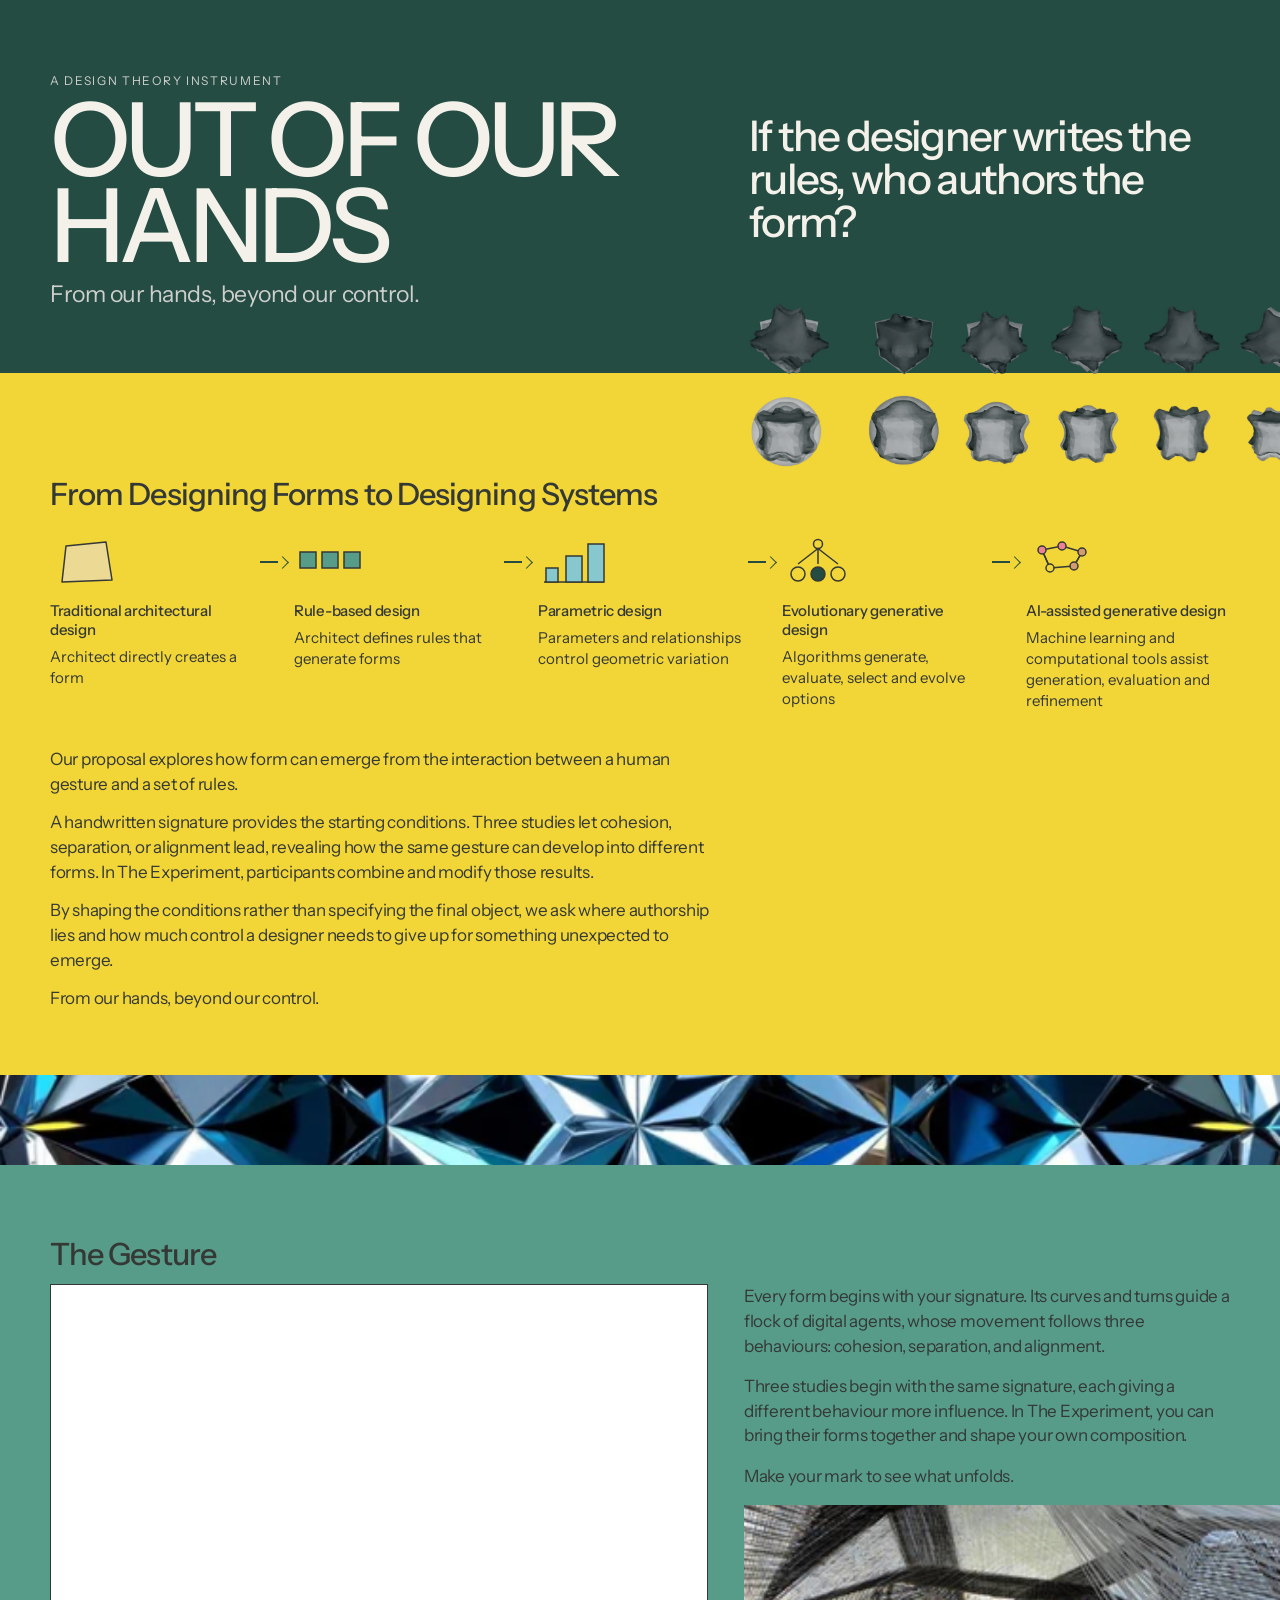
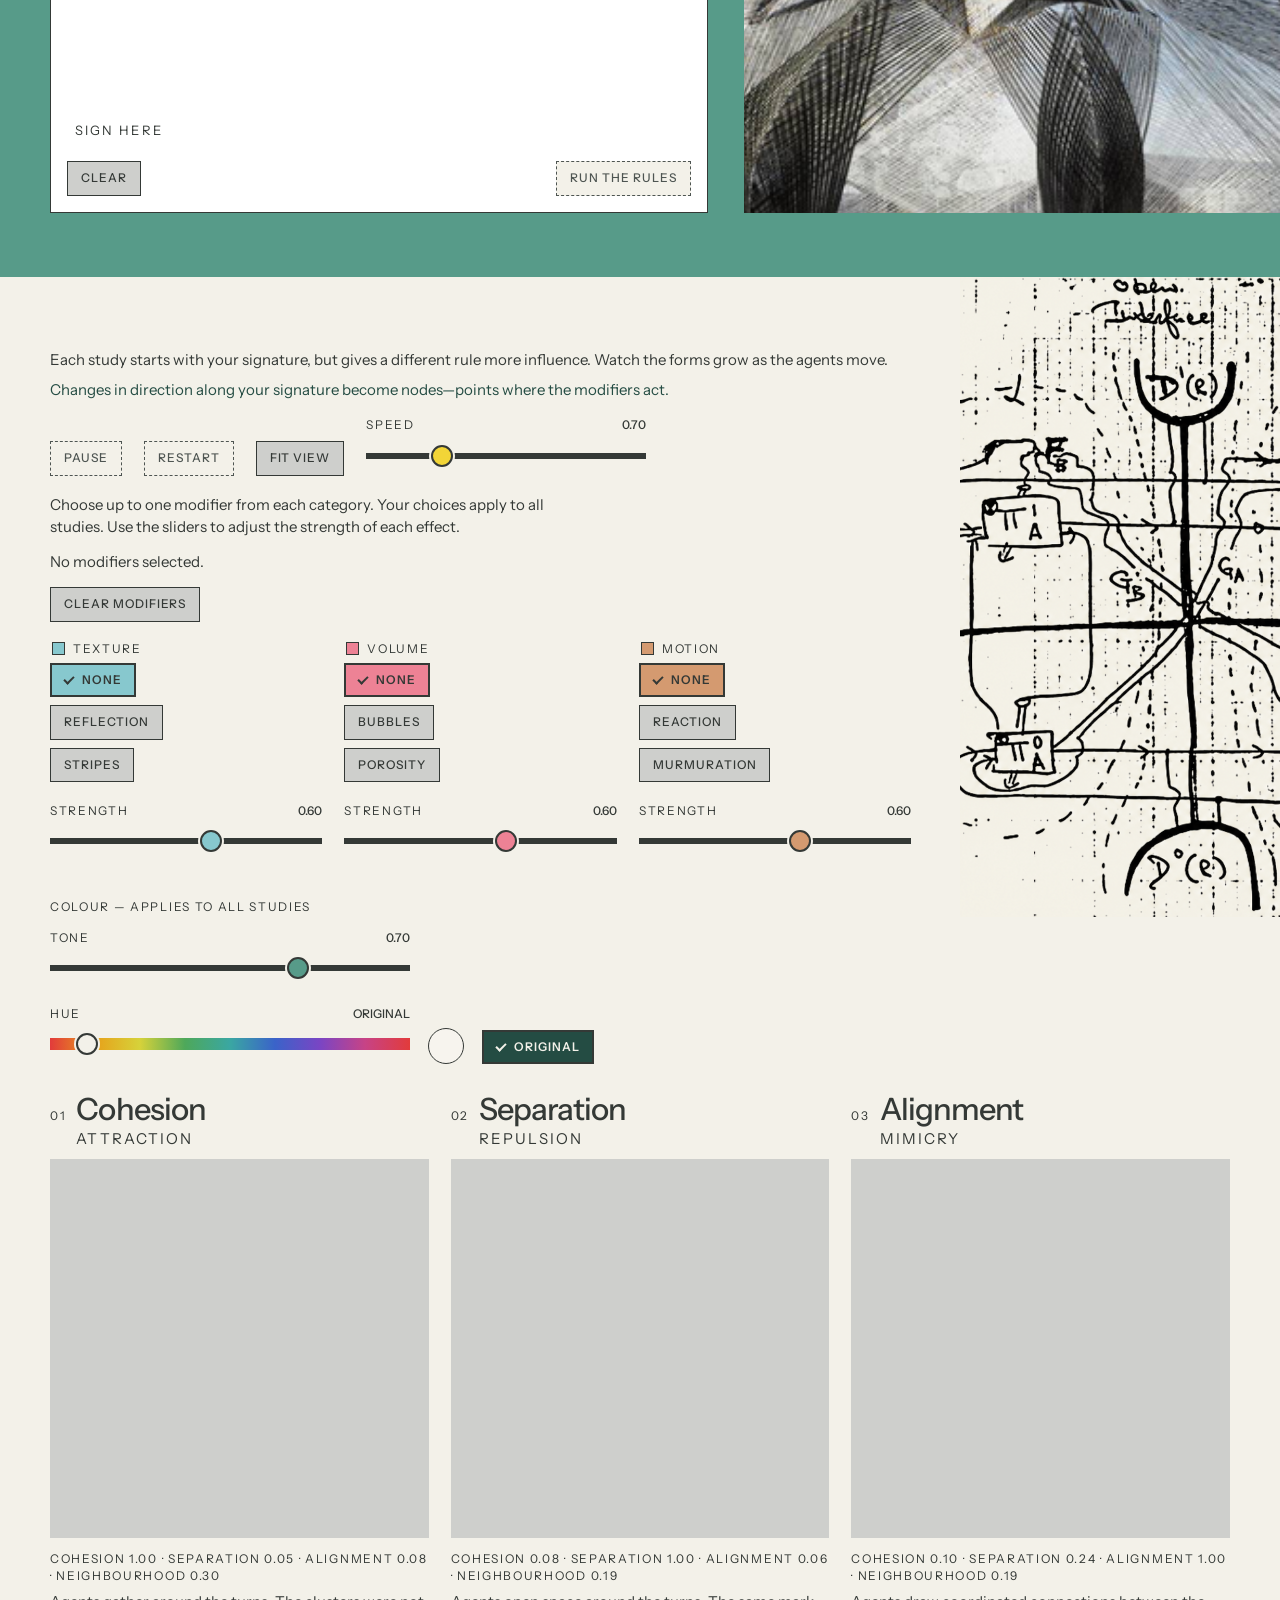
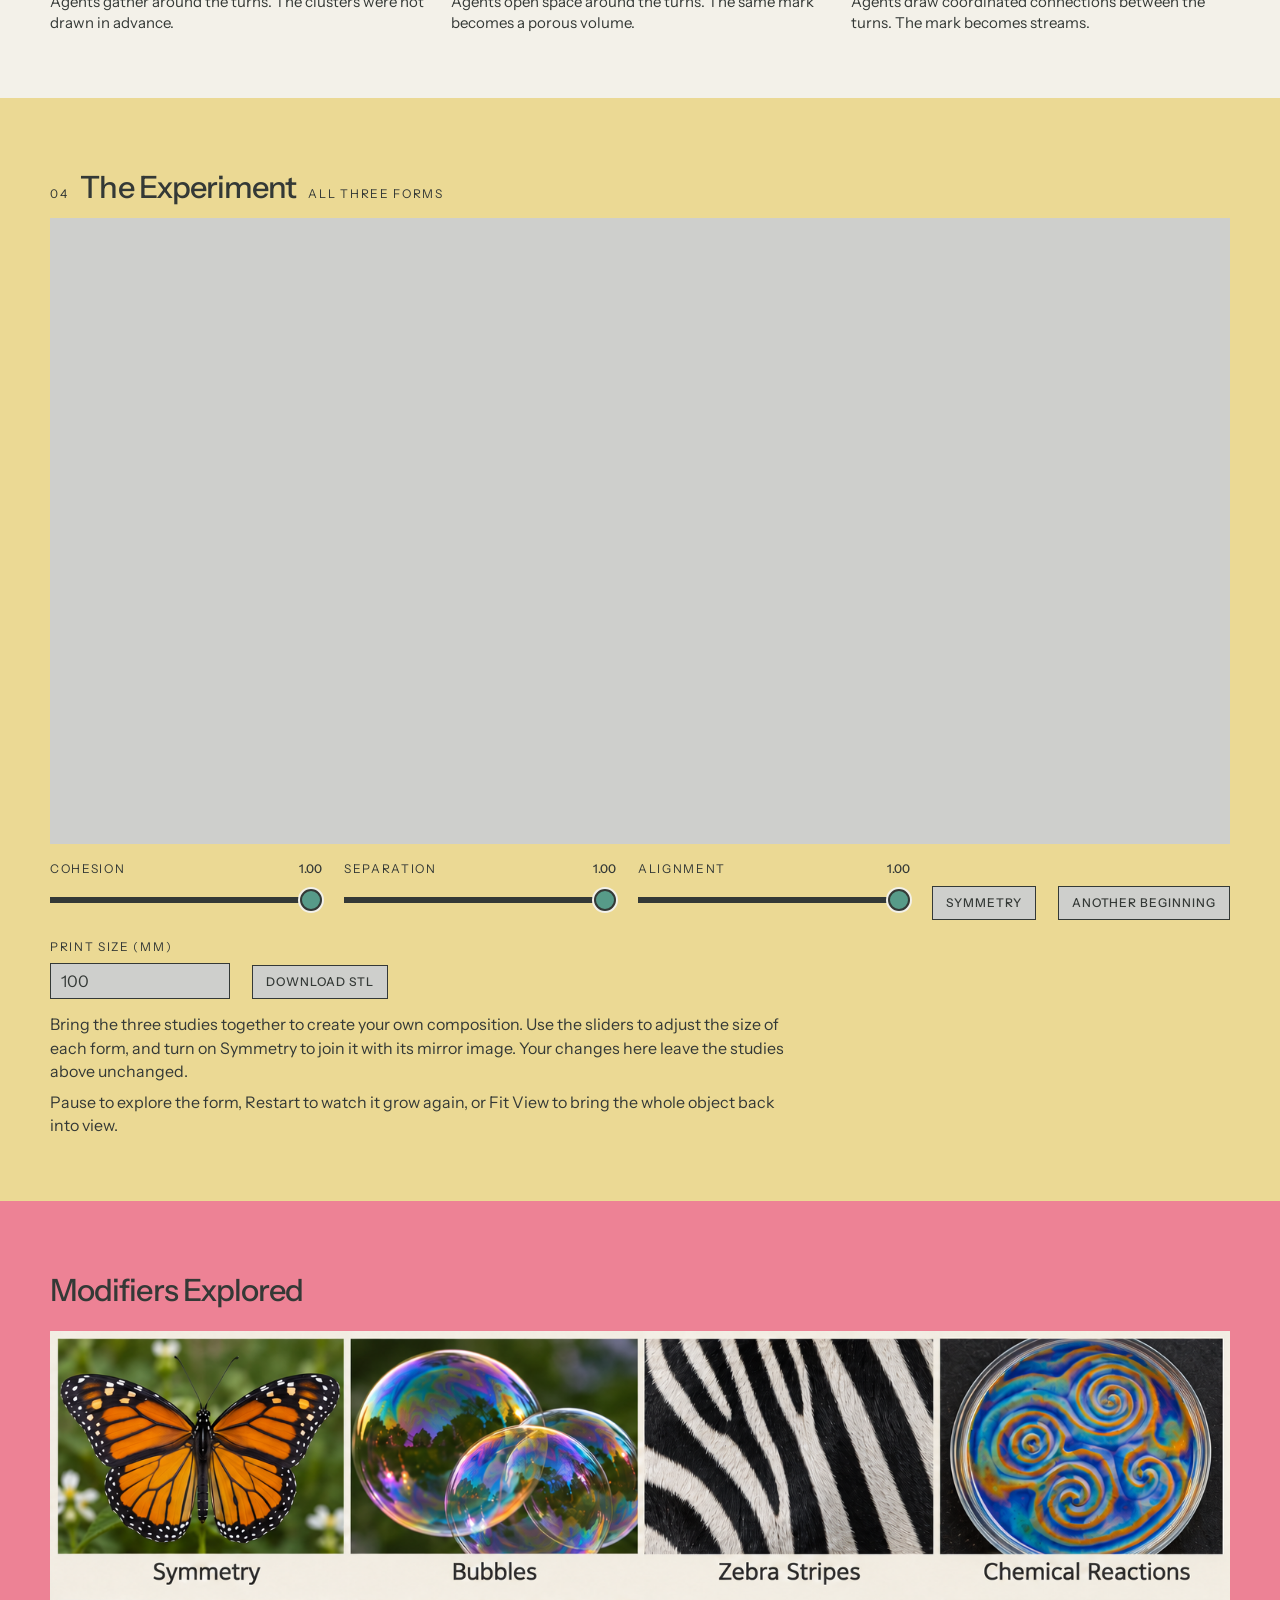
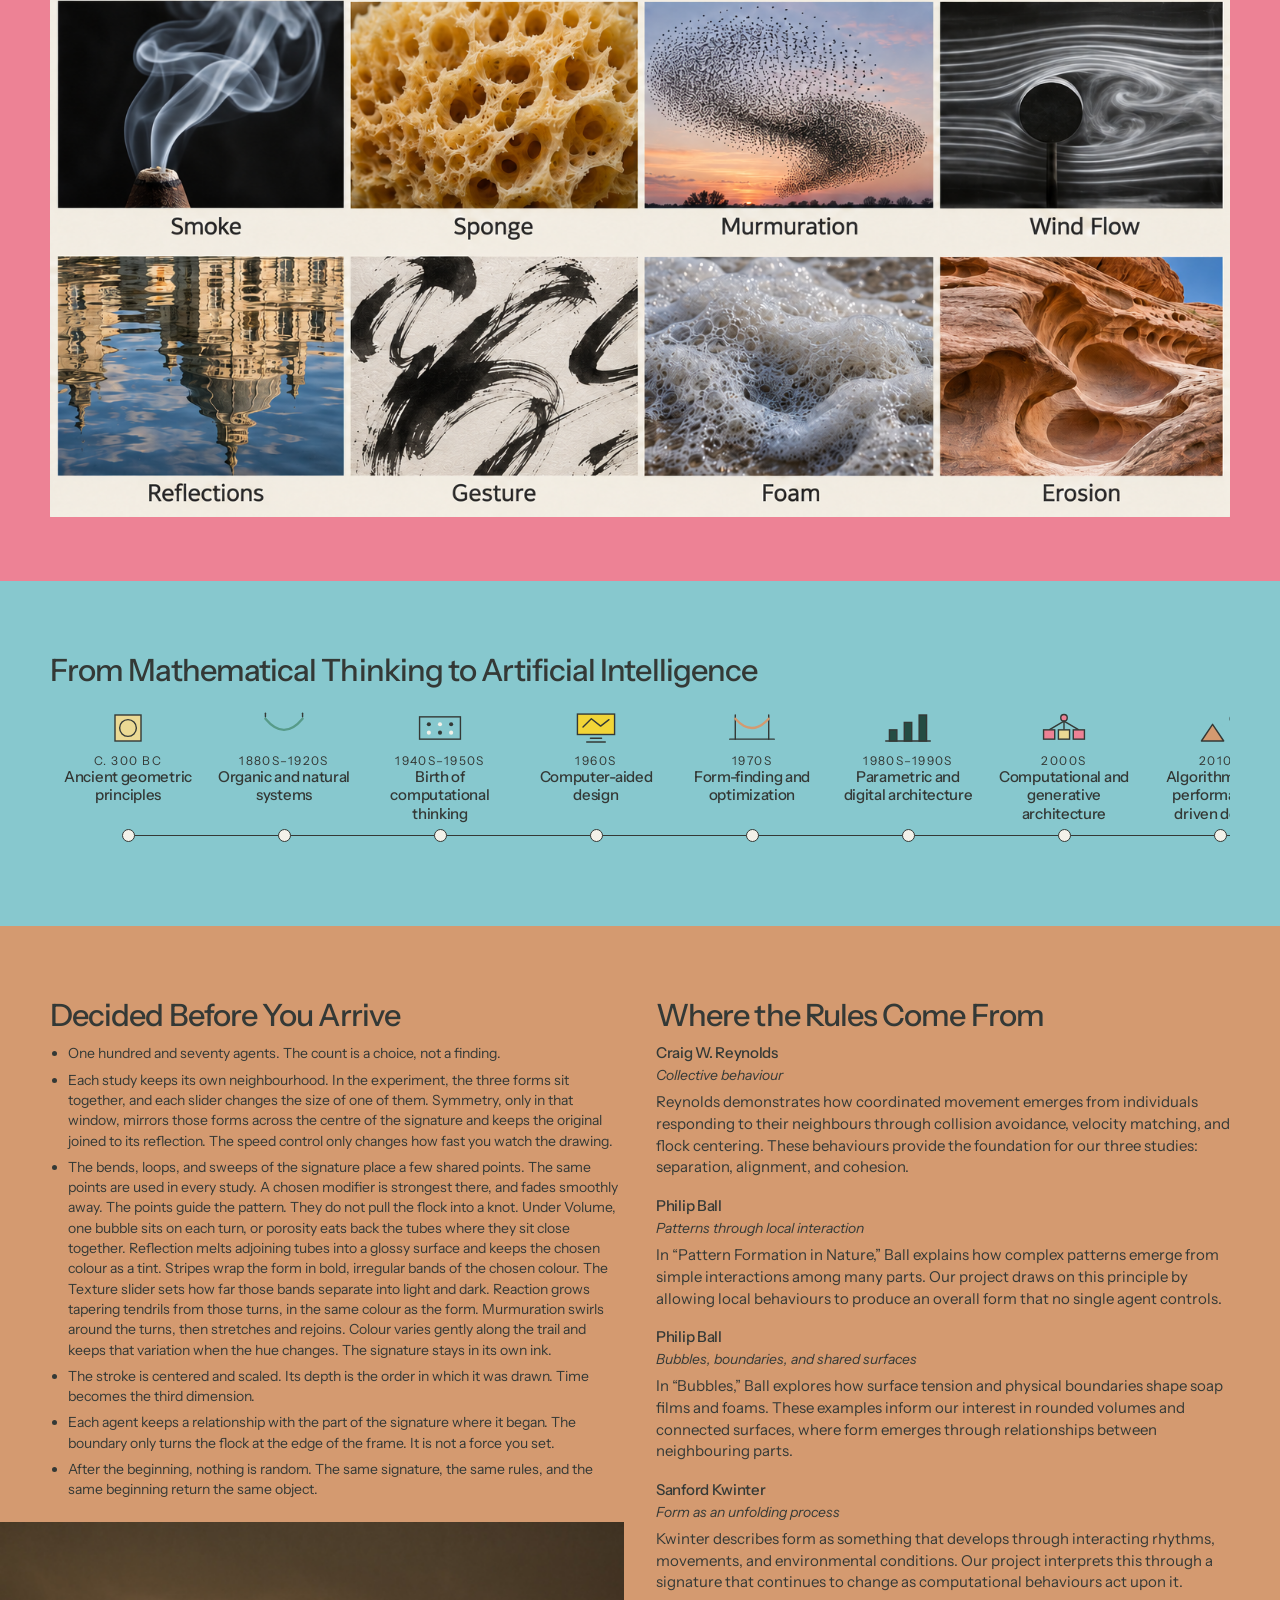
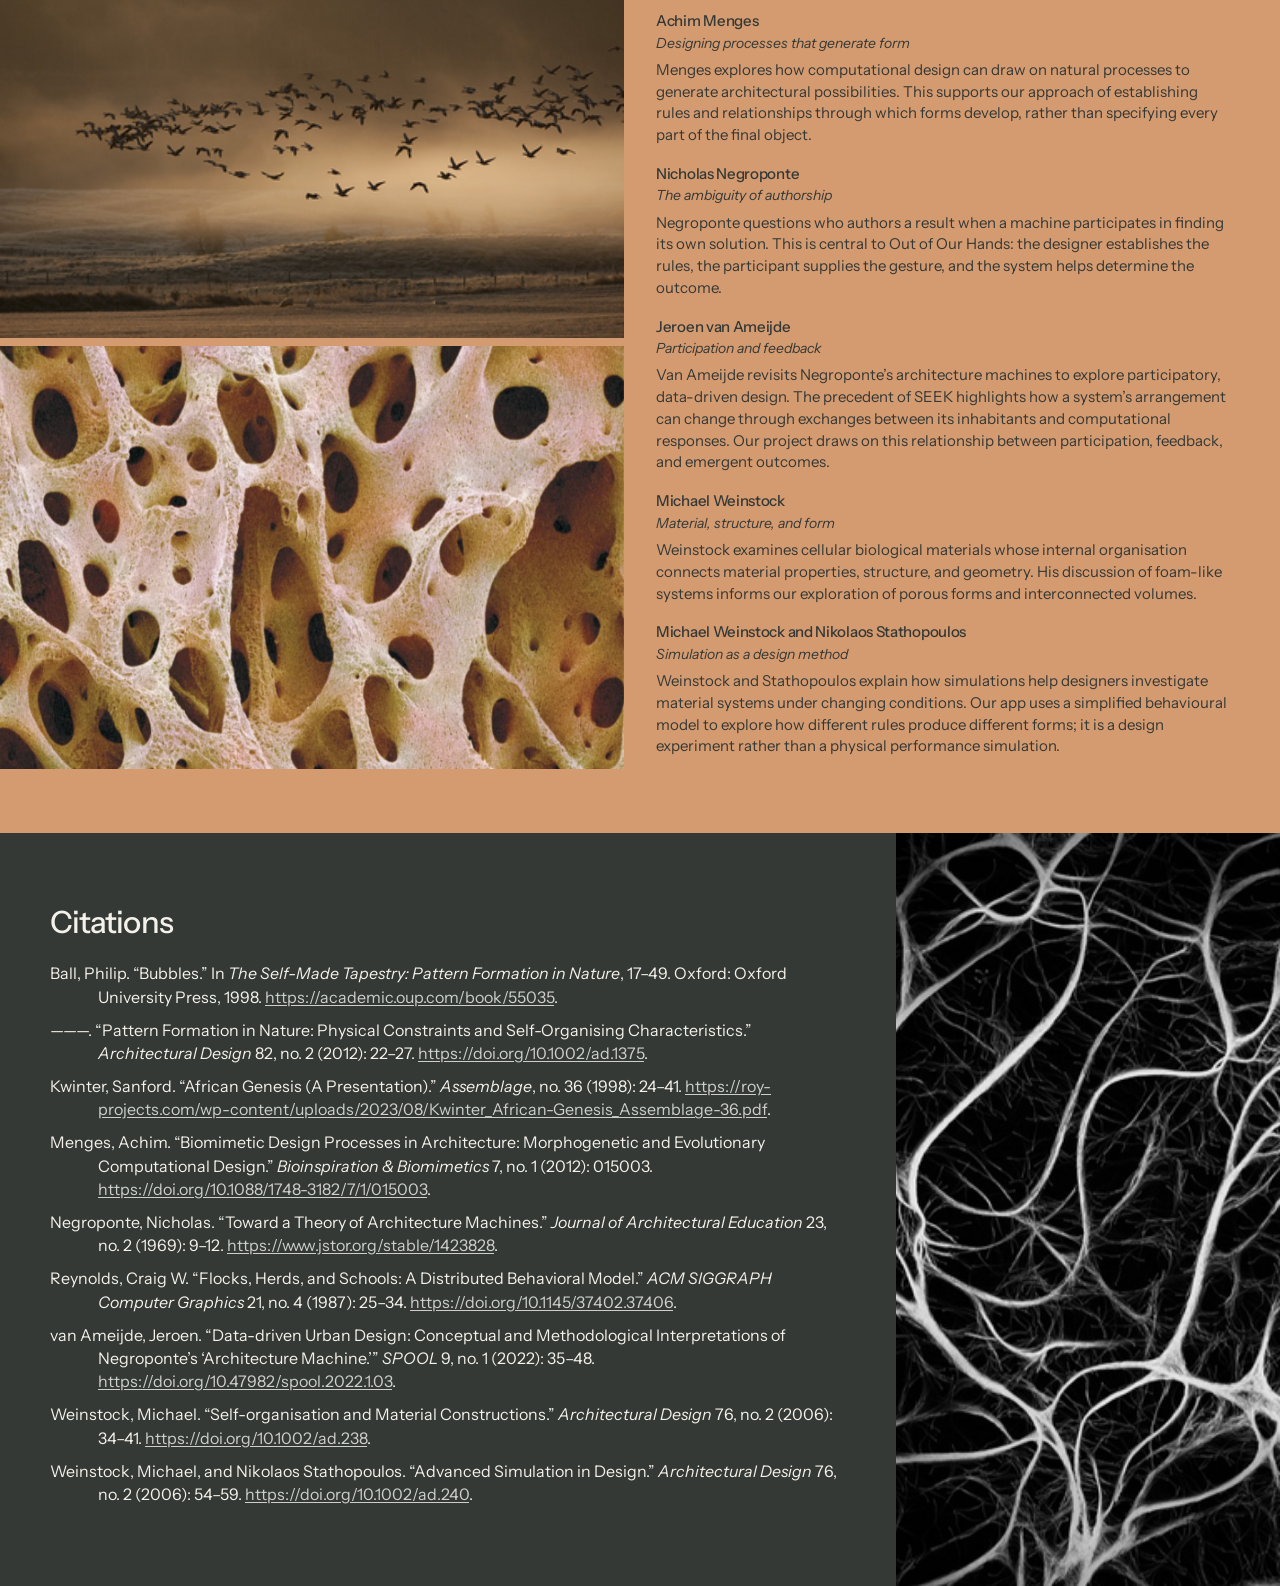
==== commit ea553923: "Save the experiment download, so the current form can be printed from the shared page. Co-authored-b" ====
--- a/index.html
+++ b/index.html
@@ -7,7 +7,7 @@
   <link rel="preconnect" href="https://fonts.googleapis.com">
   <link rel="preconnect" href="https://fonts.gstatic.com" crossorigin>
   <link href="https://fonts.googleapis.com/css2?family=Instrument+Sans:ital,wght@0,400;0,500;0,600;1,400&display=swap" rel="stylesheet">
-  <link rel="stylesheet" href="style.css?v=turns81">
+  <link rel="stylesheet" href="style.css?v=turns82">
 </head>
 <body>
   <header>
@@ -251,6 +251,14 @@
       <button id="symmetry" type="button" aria-pressed="false">Symmetry</button>
       <button id="another" type="button">Another beginning</button>
     </div>
+    <div class="print-export">
+      <label class="print-size">
+        <span>Print size (mm)</span>
+        <input id="print-size" type="number" min="1" step="1" value="100" aria-label="Print size in millimetres, the longest side of the object">
+      </label>
+      <button id="download-stl" type="button">Download STL</button>
+      <p id="stl-note" class="note" hidden aria-live="polite"></p>
+    </div>
     <p class="trail-note" id="trail-experiment" hidden>Drawing limit reached. These agents keep moving without adding tubes.</p>
     <p class="note">Bring the three studies together to create your own composition. Use the sliders to adjust the size of each form, and turn on Symmetry to join it with its mirror image. Your changes here leave the studies above unchanged.</p>
     <p class="note">Pause to explore the form, Restart to watch it grow again, or Fit View to bring the whole object back into view.</p>
@@ -555,6 +563,6 @@
       }
     }
   </script>
-  <script type="module" src="app.js?v=turns50"></script>
+  <script type="module" src="app.js?v=turns51"></script>
 </body>
 </html>
--- a/style.css
+++ b/style.css
@@ -741,6 +741,35 @@
 
 .controls #symmetry { justify-self: start; }
 
+.print-export {
+  display: flex;
+  flex-wrap: wrap;
+  align-items: flex-end;
+  gap: 12px 22px;
+  margin-top: 18px;
+}
+
+.print-export .print-size {
+  width: min(180px, 100%);
+  margin: 0;
+}
+
+.print-export input[type="number"] {
+  width: 100%;
+  height: 36px;
+  margin: 0;
+  padding: 8px 10px;
+  background: var(--stone);
+  color: var(--charcoal);
+  border: 1px solid var(--charcoal);
+  border-radius: 0;
+}
+
+.print-export .note {
+  flex-basis: 100%;
+  margin: 0;
+}
+
 label span {
   display: flex;
   justify-content: space-between;
